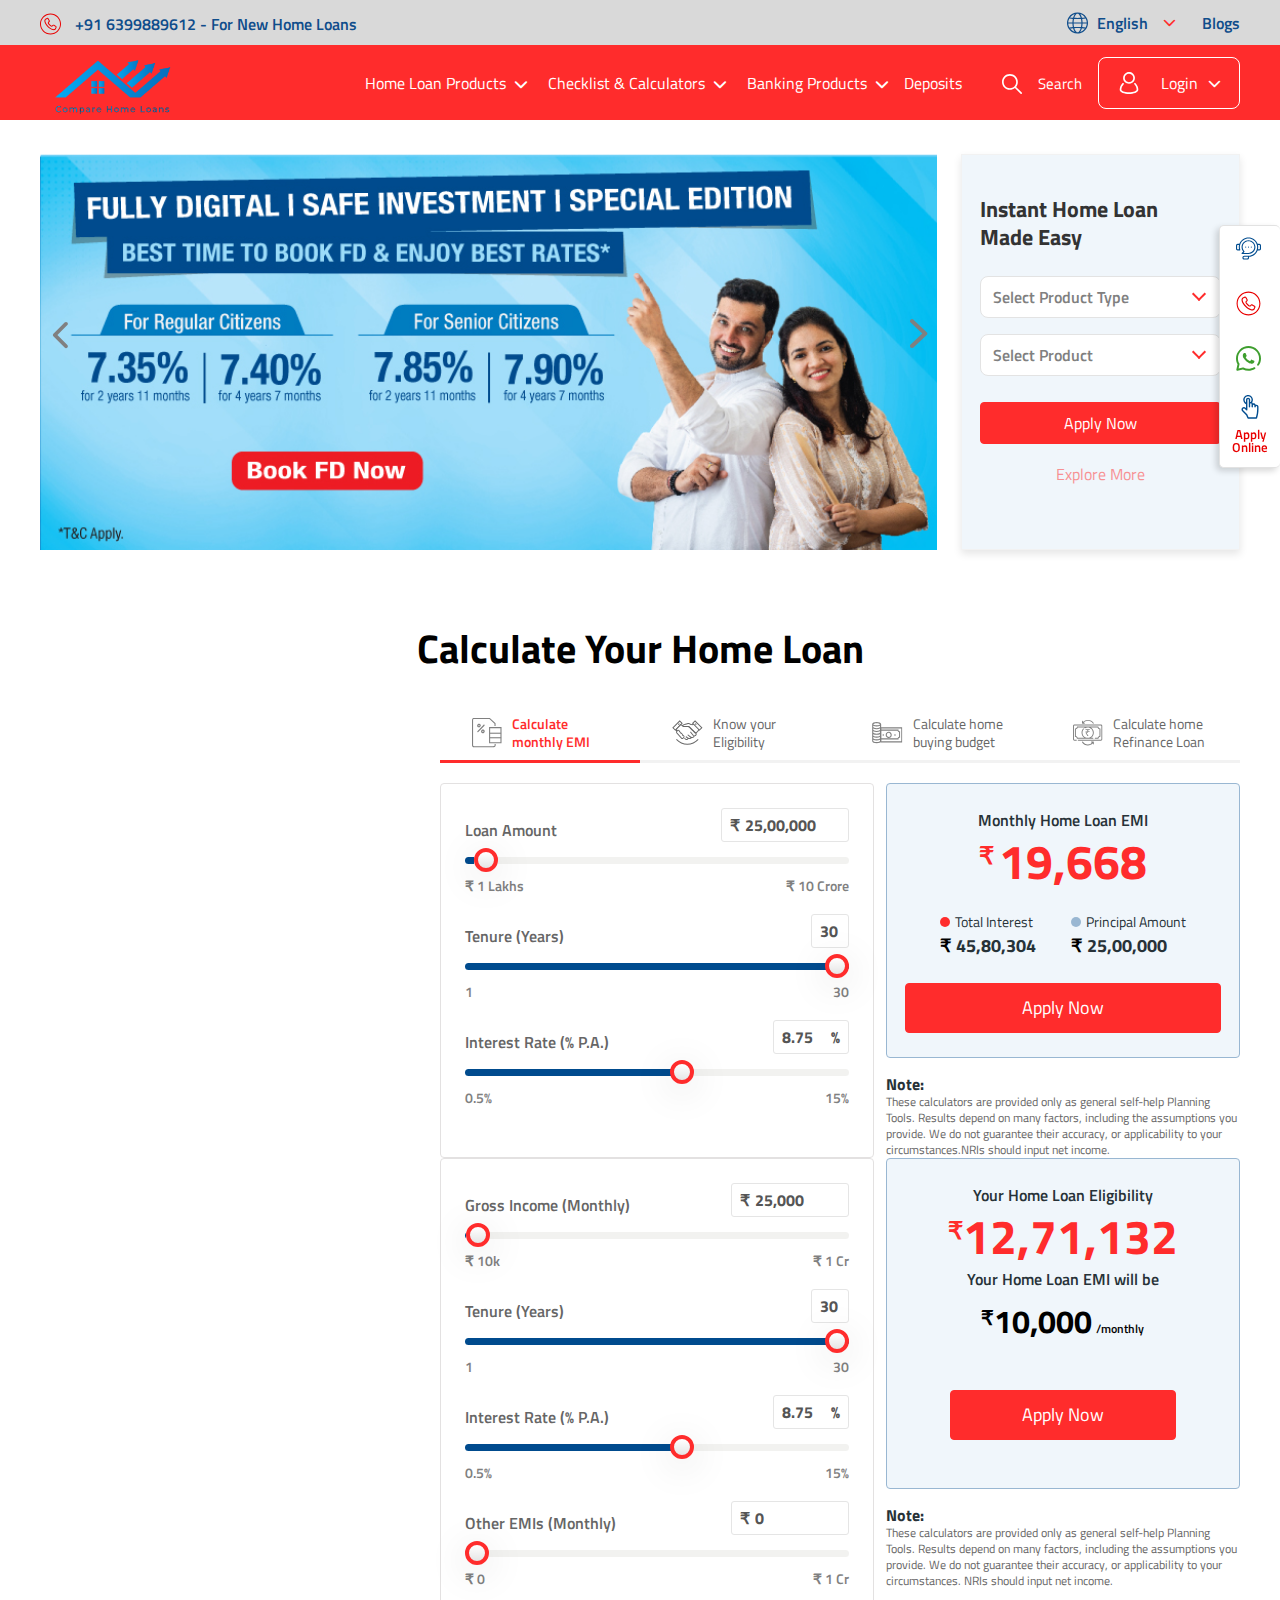
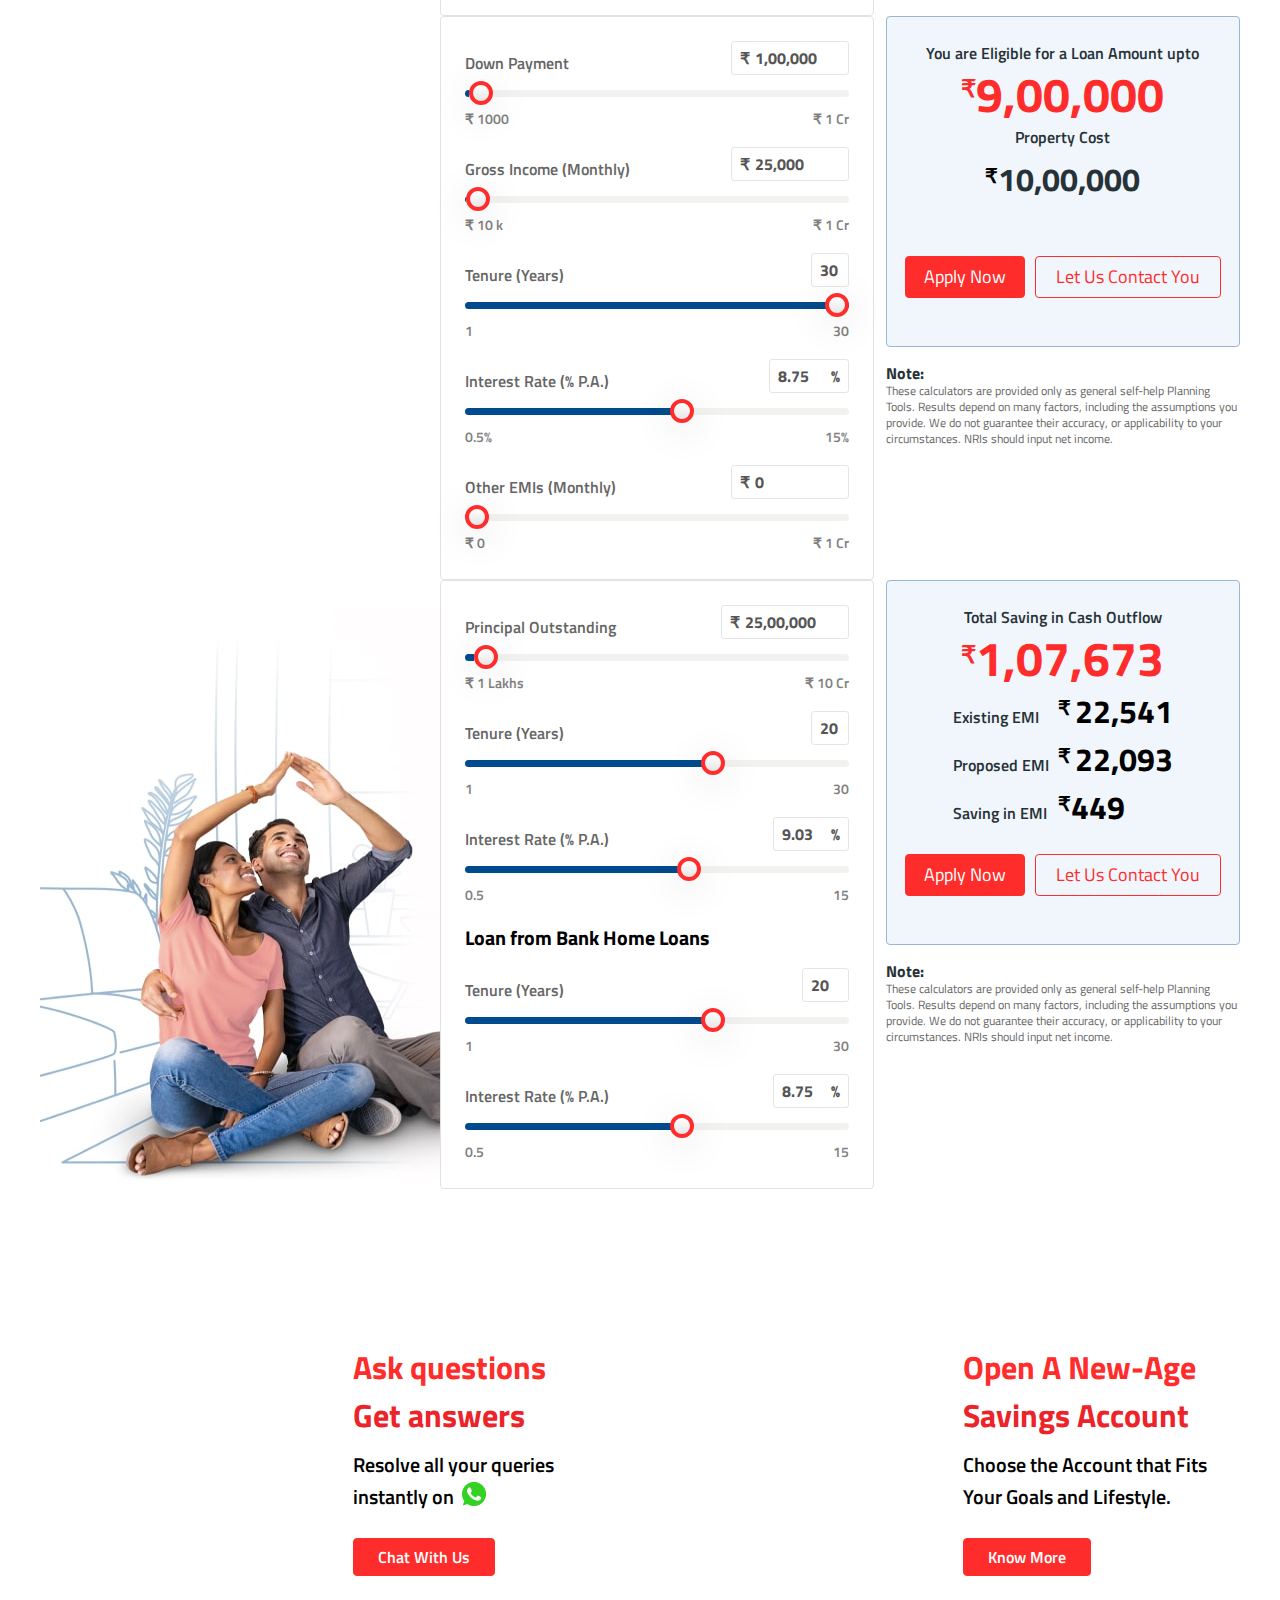
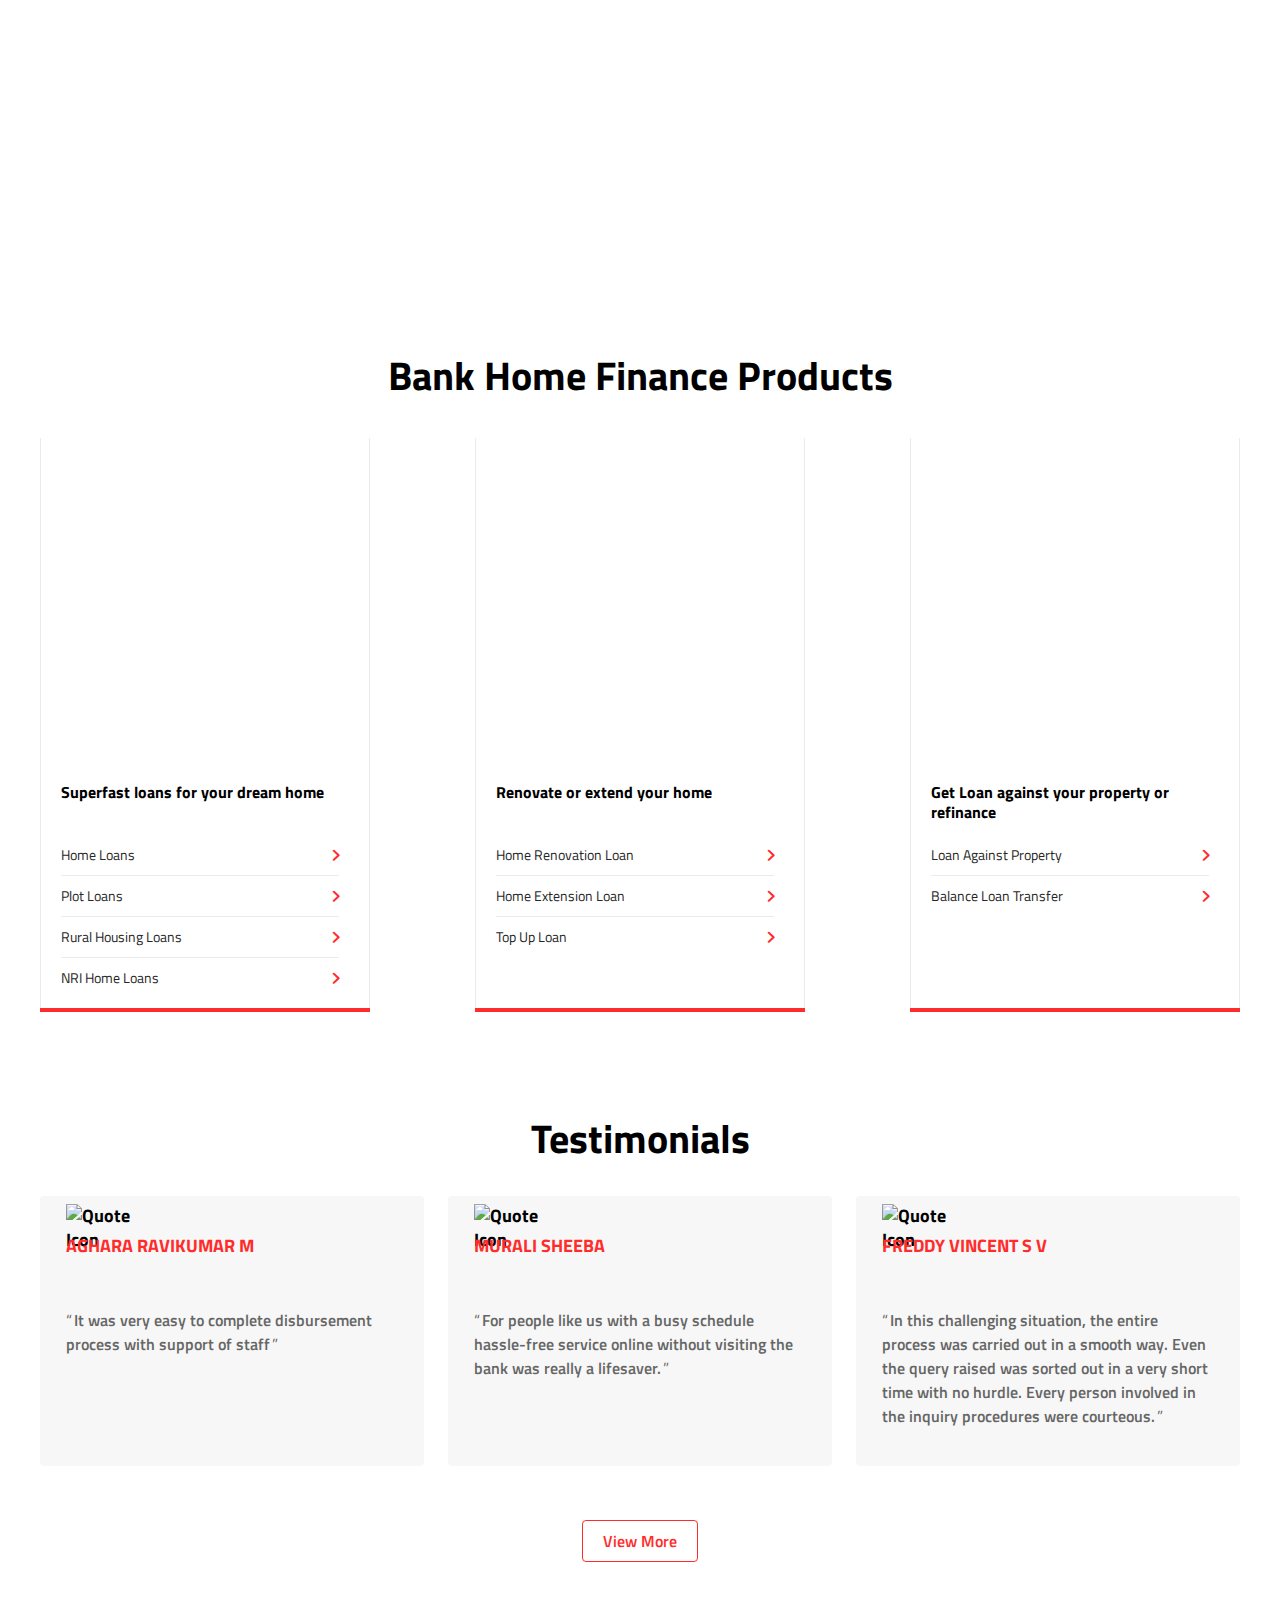
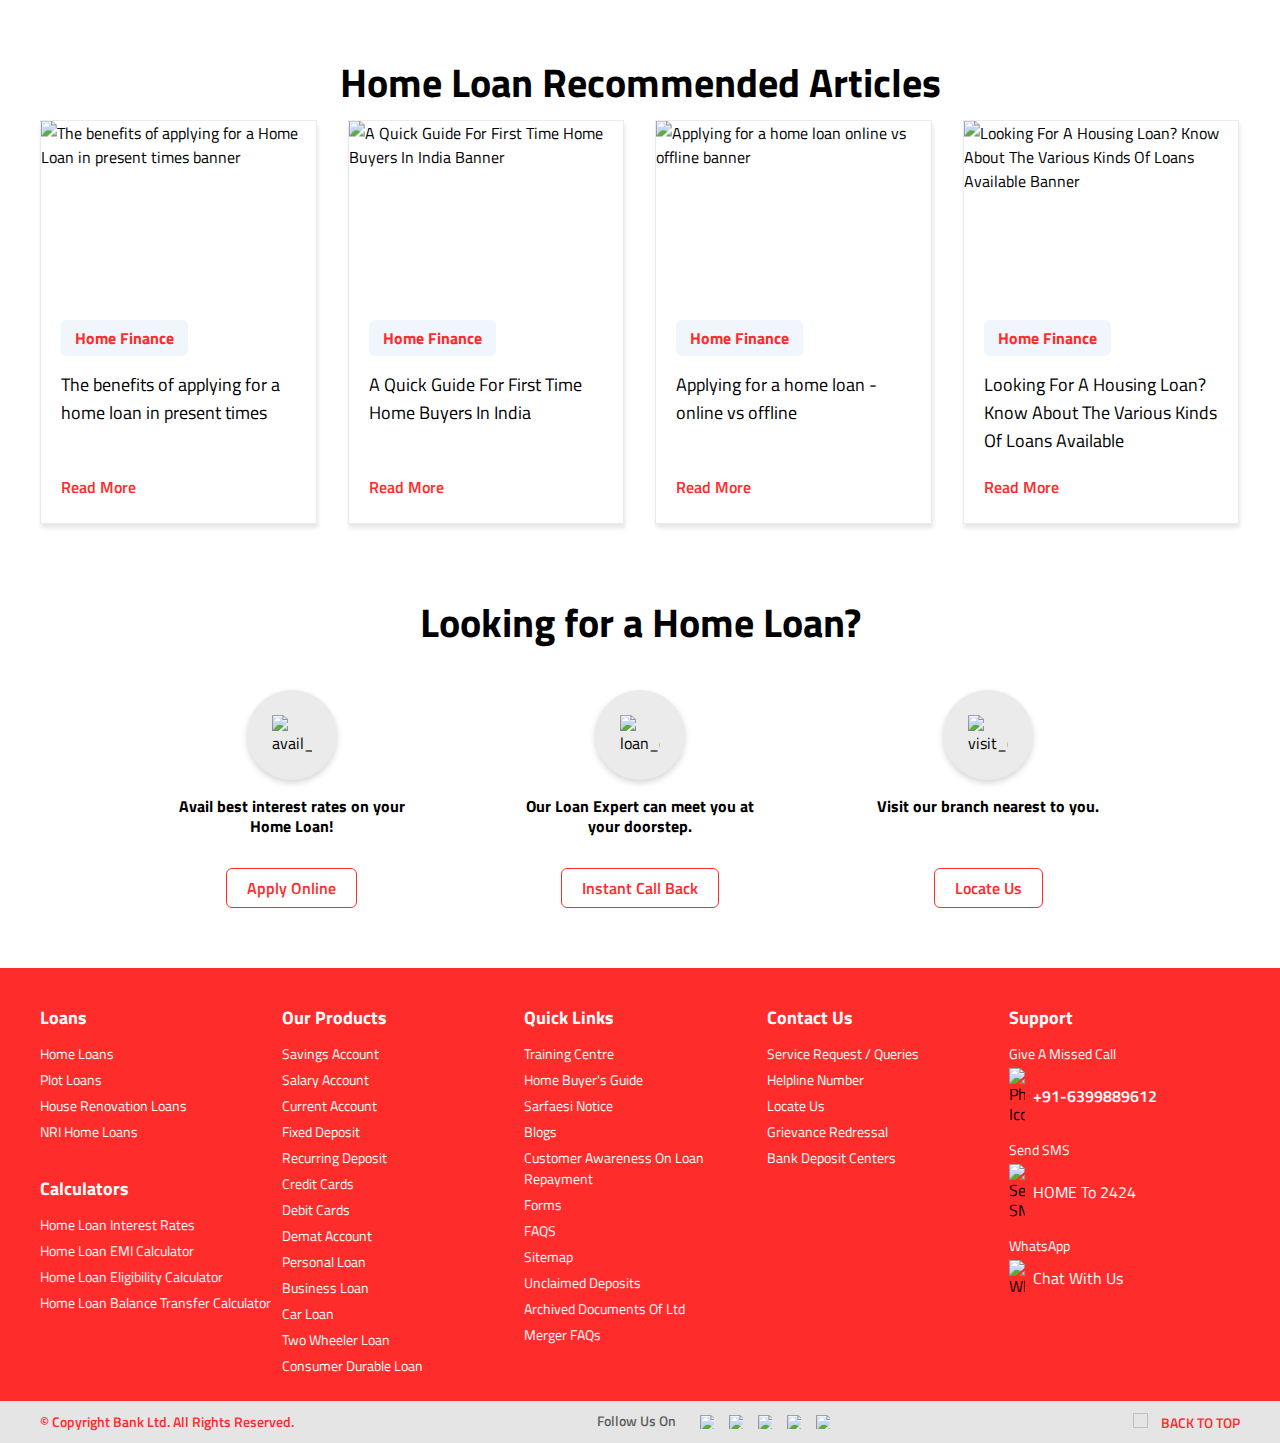
==== index.html @ 0609ed56 "Initial Commit" ====
<!DOCTYPE html><html lang="en"><head>
  <meta charset="UTF-8">
  <title>Housing Finance | Home Finance Company |</title>
  <link rel="apple-touch-icon" href="#">
  <link rel="icon" href="#" type="image/x-icon">
  <link rel="shortcut icon" href="#">
  <meta name="keywords" content="housing finance, housing finance companies, housing finance ltd.">
  <meta name="description" content=" leading housing finance company in India. We offer home loans, loans against property, plot loans, and more at affordable EMIs and interest rates.">
  <meta name="template" content="home-template">
  <meta name="viewport" content="width=device-width, initial-scale=1.0,maximum-scale=1.0">
  <link rel="canonical" href="#">
  <link rel="amphtml" href="#">
  <script src="js/launch-5101d2094e16.min.js" async=""></script>
  <script> window._izq = window._izq || []; window._izq.push(["init" ]); </script>
  <script src="js/11212a076a9bffdc30d9fad44a7ba74b4c6259ff.js"></script>
  <link rel="alternate" href="#" hreflang="en-in">
  <link rel="alternate" href="#" hreflang="hi-in">
  <link rel="alternate" href="#" hreflang="mr-in">
  <link rel="alternate" href="#" hreflang="te-in">
  <link rel="alternate" href="#" hreflang="ta-in">
  <link rel="alternate" href="#" hreflang="kn-in">
  <link rel="alternate" href="#" hreflang="ml-in">
  <meta property="og:site_name" content="House Loan">
  <meta property="og:title" content="Home Loans | Housing Finance Company in India |">
  <meta property="og:description" content=" India’s leading housing finance companies.  Bank Ltd. offers a wide range of loan products such as Home Loans for new and resale properties, Home Improvement/Extension Loans, Loan Against Property Balance Transfer, etc. at attractive interest rates. Apply Online for  Bank Ltd. Home Loans now!">
  <!-- <meta property="fb:app_id" content="10153946678490951"> -->
  <!-- <meta name="google-site-verification" content="kECkZVJ7MVTuf_YX3WNI4KI9Me9z8wtLsaKQ_aO-RBI"> -->
  <!-- <meta name="google-signin-client_id" content="3895380822-gme8n1mlio6cgd2d7mhf9a75gohtfb0j.apps.googleusercontent.com">
  <meta name="facebook-domain-verification" content="7ye951h1msxx87qwutm3huxjqrdcri"> -->
  <!-- <script type="application/ld+json">
    {
        "@context": "https://schema.org",
        "@type": "Organization",
        "name": " Bank Ltd",
        "alternateName": " Bank Home Loan",
        "url": "https://www.hdfc.com/",
        "logo": "https://www.hdfc.com/content/experience-fragments/housingdevelopmentfinancecorp/en/header/header/master/_jcr_content/root/header/bottom-navbar/container/image.coreimg.svg/1688039699609/hdfc-bank-logo.svg",
        "description": " Bank Ltd. is one of India's leading housing finance companies.  Bank Ltd. offers a wide range of loan products such as Home Loans for new and resale properties, Home Improvement/Extension Loans, Loan Against Property Balance Transfer, etc.",
        "contactPoint": {
            "@type": "ContactPoint",
            "telephone": "1800 210 0018",
            "contactType": "customer service",
            "contactOption": "TollFree",
            "areaServed": "IN",
            "availableLanguage": "en"
        },
        "sameAs": [
            "https://www.facebook.com/HomeLoanExperts",
            "https://twitter.com/HomeLoansBy",
            "https://www.instagram.com/hdfchomeloans/",
            "https://www.youtube.com/user/hdfcltd",
            "https://www.linkedin.com/company/hdfc?trk=top_nav_home",
            "https://en.wikipedia.org/wiki/Housing_Development_Finance_Corporation"
        ]
    }
</script>
  <script type="application/ld+json">
    {
        "@context": "http://schema.org",
        "@type": "ItemList",
        "itemListElement": [
            {
                "@type": "SiteNavigationElement",
                "position": 1,
                "name": "Home Loan",
                "description": "Apply for  Bank Ltd. home loan online at attractive interest rates with simplified EMI repayment option. Apply for a housing loan with us and make your dream home a reality.",
                "url": "https://www.hdfc.com/housing-loans/home-loans"
            },
            {
                "@type": "SiteNavigationElement",
                "position": 2,
                "name": "Plot Loan",
                "description": "With  Bank Ltd.'s plot loan, acquire the land to turn your dream home into reality. Avail plot loans at low interest rates and customised repayment options.",
                "url": "https://www.hdfc.com/housing-loans/plot-loans"
            },
            {
                "@type": "SiteNavigationElement",
                "position": 3,
                "name": "Home Loan Calculator",
                "description": "Home Loan Calculator- Our easy to understand Home Loan EMI Calculator helps you calculate the EMI required to pay for your dream home. To use  Bank Ltd. EMI calculator, Visit Now",
                "url": "https://www.hdfc.com/home-loan-emi-calculator"
            },
            {
                "@type": "SiteNavigationElement",
                "position": 4,
                "name": "Home Loan Interest Rate",
                "description": "Home Loan Interest Rates:  Bank Ltd.'s housing loans are quickly available at lowest interest rate in India. Apply now for a home loan with  Bank Ltd.’s on low interest rate!",
                "url": "https://www.hdfc.com/checklist/home-loan-interest-rates"
            },
            {
                "@type": "SiteNavigationElement",
                "position": 5,
                "name": "Home Loan Balance Transfer",
                "description": "Switch to  Bank for lower housing loan balance transfer rates, a seamless process, and exclusive offers. Make your move today. Apply online now!",
                "url": "https://www.hdfc.com/home-loan-balance-transfer"
            },
            {
                "@type": "SiteNavigationElement",
                "position": 6,
                "name": "Home Renovation Loans",
                "description": "Home Renovation Loan: Check out and Apply for  Bank's house renovation loan online. Get the lowest loan rates, check eligibility, and transform your home with our home improvement loans.",
                "url": "https://www.hdfc.com/housing-loans/home-renovation-loans"
            }
        ]
    }
</script>
  <script type="application/ld+json">
    {
        "@context": "https://schema.org/",
        "@type": "WebSite",
        "name": " Bank Home Loans",
        "url": "https://www.hdfc.com",
        "potentialAction": {
            "@type": "SearchAction",
            "target": "https://www.hdfc.com/search{search_term_string}",
            "query-input": "required name=search_term_string"
        }
    }
</script> -->
  <!-- <script>
  var blogDetailsObj = {
    "path": "#",
    "orderBy": "",
    "featured": "Y",
    "related": "",
    "count": "4",
  }

  var itemOneFlag = "true";
  var itemTwoFlag = "true";
  var itemThreeText = "stec7ba61eea473ccfcbfa29f50471830a83c80d86208ce07f7ebe330dbd117375";

</script> -->
  <!-- <link as="font" crossorigin="" href="#" rel="preload" type="font/woff2">
  <link as="font" crossorigin="" href="#" rel="preload" type="font/woff2">
  <link as="font" crossorigin="" href="#" rel="preload" type="font/woff2">
  <link as="font" crossorigin="" href="#" rel="preload" type="font/woff2">
  <link as="font" crossorigin="" href="#" rel="preload" type="font/woff2">
  <link as="font" crossorigin="" href="#" rel="preload" type="font/woff2"> -->
  <style>
	@font-face {
		font-family: "Titillium Web";
		font-weight: 700;
		font-style: normal;
		font-display: swap;
		src: url("fonts/TitilliumWeb-Bold.woff2") format("woff2");
	}

	@font-face {
		font-family: "Titillium Web";
		font-weight: 600;
		font-style: normal;
		font-display: swap;
		src: url("fonts/TitilliumWeb-SemiBold.woff2") format("woff2");
	}

	@font-face {
		font-family: "Titillium Web";
		font-weight: 400;
		font-style: normal;
		font-display: swap;
		src: url("fonts/TitilliumWeb-Regular.woff2") format("woff2");
	}

	@font-face {
		font-family: "Titillium Web";
		font-weight: 300;
		font-style: normal;
		font-display: swap;
		src: url("fonts/TitilliumWeb-Light.woff2") format("woff2");
	}

	@font-face {
		font-family: 'Font Awesome 6 Free';
		src: url('fonts/fa-solid-900.woff2') format('woff2');
		font-weight: 900;
		font-display: swap;
	}

	@font-face {
		font-family: "icomoon";
		src: url("fonts/icomoon.ttf");
		font-weight: normal;
		font-display: swap;
		font-style: normal;
	}

	@font-face {
		font-family: "Glyphicons Halflings";
		src: url("fonts/glyphicons-halflings-regular.woff2");
		font-weight: 400;
		font-display: swap;
		font-style: normal;

	}

	@font-face {
		font-family: "FontAwesome";
		src: url("fonts/fontawesome-webfont.woff2");
		font-weight: 400;
		font-display: swap;
		font-style: normal;
	}

	@font-face {
		font-family: 'Montserrat';
		font-style: normal;
		font-weight: 700;
		font-display: swap;
		src: url('fonts/montserrat-bold.woff2') format('woff2');
	}
</style>
  <script>

	var locationHash = location.hash

	function replaceHash(href) {
		var newLocation = href.replace('#', '/')
		location.href = newLocation
	}

	var locationArr = location.href.split('/')
	var lastItem = locationArr[locationArr.length - 1]
	var locationHref = location.href

	if (lastItem == 'investor-relations') {
		location.href = locationHref.replace('investor-relations', 'investor-relations/financials')
	} else if (lastItem == 'investor-services') {
		location.href = locationHref.replace('investor-services', 'investor-services/grievances')
	} else if (lastItem == 'nri-locations') {
		location.href = locationHref.replace('nri-locations', 'nri-locations/middle-east')
	} else if (lastItem == 'about-us') {
		location.href = locationHref.replace('about-us', 'about-us/our-profile')
	}

	if (locationHash) {
		switch (locationHash) {
			case '#singapore':
				replaceHash(location.href)
				break;
			case '#middle-east':
				replaceHash(location.href)
				break;
			case '#united-kingdom':
				replaceHash(location.href)
				break;
			case '#other-locations':
				replaceHash(location.href)
				break;
			case '#financials':
				replaceHash(location.href)
				break;
			case '#investor-presentations':
				replaceHash(location.href)
				break;
			case '#annual-reports':
				replaceHash(location.href)
				break;
			case '#environmental-social-and-governance':
				replaceHash(location.href)
				break;
			case '#stock-information':
				replaceHash(location.href)
				break;
			case '#media-interactions':
				replaceHash(location.href)
				break;
			case '#contact-us':
				replaceHash(location.href)
				break;
			case '#grievances':
				replaceHash(location.href)
				break;
			case '#codes-policies':
				replaceHash(location.href)
				break;
			case '#board-committees':
				replaceHash(location.href)
				break;
			case '#listing':
				replaceHash(location.href)
				break;
			case '#disclosures':
				replaceHash(location.href)
				break;
			case '#debentures':
				replaceHash(location.href)
				break;
			case '#qualfied-institutions-placement':
				replaceHash(location.href)
				break;
			case '#dividend':
				replaceHash(location.href)
				break;
			case '#credit-ratings':
				replaceHash(location.href)
				break;
			case '#shareholders-info':
				replaceHash(location.href)
				break;
		}
	}

</script>
<link rel="stylesheet" href="css/clientlib-slick.min.css" type="text/css">
<link rel="stylesheet" href="css/clientlib-common.min.css" type="text/css">
<link rel="stylesheet" href="css/clientlib-base-common.min.css" type="text/css">
<link rel="stylesheet" href="css/clientlib-homepage.min.css" type="text/css">
 </head>
 <body class="hl-master-structure page basicpage" id="hl-master-structure-78e4272871" data-cmp-data-layer-enabled="">
  <!-- <script>
          window.adobeDataLayer = window.adobeDataLayer || [];
          adobeDataLayer.push({
              page: JSON.parse("{\x22hl\u002Dmaster\u002Dstructure\u002D78e4272871\x22:{\x22@type\x22:\x22housingdevelopmentfinancecorp\/components\/structure\/hl\u002Dmaster\u002Dstructure\x22,\x22repo:modifyDate\x22:\x222024\u002D08\u002D01T14:26:42Z\x22,\x22dc:title\x22:\x22Housing Finance | Home Finance Company |  Bank Ltd\x22,\x22dc:description\x22:\x22 Bank Ltd is a leading housing finance company in India. We offer home loans, loans against property, plot loans, and more at affordable EMIs and interest rates.\x22,\x22xdm:template\x22:\x22\/conf\/housingdevelopmentfinancecorp\/settings\/wcm\/templates\/home\u002Dtemplate\x22,\x22xdm:language\x22:\x22en\x22,\x22xdm:tags\x22:[],\x22repo:path\x22:\x22\/content\/housingdevelopmentfinancecorp\/in\/en.html\x22}}"),
              event:'cmp:show',
              eventInfo: {
                  path: 'page.hl\u002Dmaster\u002Dstructure\u002D78e4272871'
              }
          });
        </script> -->
         <input type="hidden" id="page-name" value="Home"> <input type="hidden" id="page-category" value="Home"> <input type="hidden" id="page-subcategory" value="Home"> <input type="hidden" id="lang-enabled" value="true">
  <div class="root responsivegrid">
   <div class="aem-Grid aem-Grid--12 aem-Grid--default--12 ">
    <div class="experiencefragment aem-GridColumn aem-GridColumn--default--12">
     <div id="container-0e783fa417" class="cmp-container ">
      <div class="header">
       <div class="header-backdrop backdrop-hidden"></div>
       <header class="navbar-sticky-top">
        <nav class="navbar-section">
         <div class="secondary-navbar">
          <div class="boxContainer">
           <div class="secondary-navbar-wrap">
            <div id="container-4ad14eaf06" class="cmp-container ">
             <div class="container responsivegrid">
              <div id="container-ba704ffa0a" class="cmp-container ">
               <div class="image-text image-text-flex call-us-text blink-style">
                <div class="cmp-image-text"><a title="+91 6399889612 - For New Home Loans"> <img class="lozad cmp-image__image_text" width="25" height="25" data-src="images/circle-call-red.svg" alt="Phone Icon"> <span><b>+91 6399889612 - For New Home Loans</b></span> </a>
                </div>
               </div>
              </div>
             </div>
             <div class="container responsivegrid header-flex">
              <div id="container-f4a29cd2dc" class="cmp-container ">
               <div class="options region-select" >
                <fieldset class="cmp-form-options cmp-form-options--drop-down" ><label class="cmp-form-options__label" for="langSelect">Language Select</label> <select class="cmp-form-options__field cmp-form-options__field--drop-down" name="language select" id="langSelect" > <option value="/"> English </option> <option value="/hindi/"> हिंदी </option> <option value="/marathi/"> मरा�&nbsp;ी </option> <option value="/telugu/"> తెలుగు </option> <option value="/tamil/"> தமிழ் </option> <option value="/kannada/"> ಕನ್ನಡ </option> <option value="/malayalam/"> മലയാളം </option> </select>
                </fieldset>
               </div>
               <div class="secondary-menu">
                <ul class="secondary-menu-list">
                 <li class="secondary-menu-item"><a href="#" target="_blank">Blogs</a></li>
                </ul>
               </div>
              </div>
             </div>
            </div>
           </div>
          </div>
         </div>
         <div class="primary-navbar " style="background-color: #ff2c2c;">
          <div class="boxContainer">
           <div class="primary-navbar-wrap">
            <div id="container-fc45f820b5" class="cmp-container ">
             <div class="container responsivegrid header-flex">
              <div id="container-9394dd1a44" class="cmp-container ">
               <div class="image-text mn-hamburger-btn">
                <div class="cmp-image-text"><a> <img class="no-lazyload cmp-image__image_text" width="25" height="25" data-src="images/hamburger.svg" alt="hamburger-btn" src="images/hamburger.svg"> <span></span> </a>
                </div>
               </div>
               <div class="image-text header-logo">
                <div class="cmp-image-text"><a href="#"> <img class="no-lazyload cmp-image__image_text" width="25" height="25" data-src="images/campare-logo.png" src="images/campare-logo.png"> <span></span> </a>
                </div>
               </div>
              </div>
             </div>
             <div class="container responsivegrid header-flex">
              <div id="container-3adaf9dee3" class="cmp-container ">
               <div class="primary-menu">
                <div class="primary-menu">
                 <ul class="primary-menu-list">
                  <li><a title="Home Loan Products" href="#" class="primary-menu-link dd" id="lp-hover">Home Loan Products</a>
                   <div class="hover-wrap hidden" id="lp-hover-panel">
                    <div class="boxContainer">
                     <div class="adjust-wrap">
                      <div class="list-cf-wrap grid-layout-col-three" style="width: 75%;">
                       <ul class="hover-nav-list frag-order-1 nav-border-bottom">
                        <li class="hover-nav-item"><a class="hover-nav-link" href="#" title="Housing Loans"> <img data-src="images/housing-loans.svg" width="25" height="25" alt="Info Icon" class="hover-nav-icon lozad"> <span>Housing Loans</span> </a>
                         <ul class="hover-nav-sub-list">
                          <li class="hover-sub-item"><a href="home-loan/homeLoanMain/housing-loans/home-loans/home-loan.html" title="Home Loans">Home Loans</a></li>
                          <li class="hover-sub-item"><a href="#" title="Plot Loans">Plot Loans</a></li>
                          <li class="hover-sub-item"><a title="Rural Housing Loans" href="#">Rural Housing Loans</a></li>
                         </ul></li>
                       </ul>
                       <ul class="hover-nav-list frag-order-4 ">
                        <li class="hover-nav-item"><a class="hover-nav-link" title="Other  Home Loan Products"> <img data-src="images/other-home-loan-products.svg" width="25" height="25" alt="Info Icon" class="hover-nav-icon lozad"> <span>Other Home Loan Products</span> </a>
                         <ul class="hover-nav-sub-list">
                          <li class="hover-sub-item"><a title="House Renovation Loans" href="#">House Renovation Loans</a></li>
                          <li class="hover-sub-item"><a title="Home Extension Loans" href="#">Home Extension Loans</a></li>
                          <li class="hover-sub-item"><a title="Top Up Loans" href="#">Top Up Loans</a></li>
                         </ul></li>
                       </ul>
                       <ul class="hover-nav-list frag-order-2 nav-border-bottom">
                        <li class="hover-nav-item"><a class="hover-nav-link" href="#" title="Non Housing Loans"> <img data-src="images/non-housing-loans.svg" width="25" height="25" alt="Info Icon" class="hover-nav-icon lozad"> <span>Non Housing Loans</span> </a>
                         <ul class="hover-nav-sub-list">
                          <li class="hover-sub-item"><a title="Loan Against Property" href="#" target="_blank">Loan Against Property</a></li>
                         </ul></li>
                       </ul>
                       <ul class="hover-nav-list frag-order-6 ">
                        <li class="hover-nav-item"><a class="hover-nav-link" title="Refinance"> <img data-src="images/refinance.svg" width="25" height="25" alt="Info Icon" class="hover-nav-icon lozad"> <span>Refinance</span> </a>
                         <ul class="hover-nav-sub-list">
                          <li class="hover-sub-item"><a href="#" title="Home Loan Balance Transfer">Home Loan Balance Transfer</a></li>
                         </ul></li>
                       </ul>
                       <ul class="hover-nav-list frag-order-3 nav-border-bottom">
                        <li class="hover-nav-item"><a class="hover-nav-link" href="#" title="NRI Housing Loans"> <img data-src="images/nri-housing-loans.svg" width="25" height="25" alt="Info icon" class="hover-nav-icon lozad"> <span>NRI Housing Loans</span> </a>
                         <ul class="hover-nav-sub-list">
                          <li class="hover-sub-item"><a title="United Kingdom" href="#">United Kingdom</a></li>
                          <li class="hover-sub-item"><a title="Other Locations" href="#">Other Locations</a></li>
                         </ul></li>
                       </ul>
                      </div>
                      <div class="teaser-cf-wrap">
                       <div class="nav-teaser-wrap">
                        <div class="teaser-img-wrap"><img data-src="images/product-header-image.jpg" width="268" height="268" alt="Home Loan Product Image">
                        </div>
                        <div class="teaser-content-wrap">
                         <p>A home that you can <b>call your own.</b> <a href="#" target="_blank" title="Know More">Know More</a></p>
                        </div>
                       </div>
                      </div>
                     </div>
                    </div>
                   </div></li>
                  <li><a title="Checklist &amp; Calculators" href="#" class="primary-menu-link dd" id="cc-hover">Checklist &amp; Calculators</a>
                   <div class="hover-wrap hidden" id="cc-hover-panel">
                    <div class="boxContainer">
                     <div class="adjust-wrap">
                      <div class="list-cf-wrap grid-layout-col-two" style="width: 55%;">
                       <ul class="hover-nav-list frag-order- ">
                        <li class="hover-nav-item"><a class="hover-nav-link" title="Checklist"> <img data-src="images/checklist.svg" width="25" height="25" alt="Checklist Icon" class="hover-nav-icon lozad"> <span>Checklist</span> </a>
                         <ul class="hover-nav-sub-list">
                          <li class="hover-sub-item"><a href="#" title="Interest Rates">Interest Rates</a></li>
                          <li class="hover-sub-item"><a href="#" title="Documents &amp; Charges">Documents &amp; Charges</a></li>
                          <li class="hover-sub-item"><a href="#" title="Download Forms">Download Forms</a></li>
                          <li class="hover-sub-item"><a href="#" title="FAQs">FAQs</a></li>
                          <li class="hover-sub-item"><a href="#" title="Home Buyers Guide">Home Buyers Guide</a></li>
                         </ul></li>
                       </ul>
                       <ul class="hover-nav-list frag-order- ">
                        <li class="hover-nav-item"><a class="hover-nav-link" title="Calculators"> <img data-src="images/calculators.svg" width="25" height="25" alt="Calculator Icon" class="hover-nav-icon lozad"> <span>Calculators</span> </a>
                         <ul class="hover-nav-sub-list">
                          <li class="hover-sub-item"><a href="#" title="Home Loan EMI Calculator">Home Loan EMI Calculator</a></li>
                          <li class="hover-sub-item"><a href="#" title="Home Loan Eligibility Calculator">Home Loan Eligibility Calculator</a></li>
                          <li class="hover-sub-item"><a href="#" title="Check Affordability">Check Affordability</a></li>
                          <li class="hover-sub-item"><a href="#" title="Home Loan Balance Transfer Calculator">Home Loan Balance Transfer Calculator</a></li>
                         </ul></li>
                       </ul>
                      </div>
                      <div class="teaser-cf-wrap">
                       <div class="nav-teaser-wrap">
                        <div class="teaser-img-wrap"><img data-src="images/calculator-header-banner.jpg" width="505" height="505" alt="Banking Teaser">
                        </div>
                        <div class="teaser-content-wrap">
                         <p>Easy to Calculate. <b>Easy to Decide</b> <a href="#" target="_blank" title="Calculate Now">Calculate Now</a></p>
                        </div>
                       </div>
                      </div>
                     </div>
                    </div>
                   </div></li>
                  <li><a title="Banking Products" href="#" class="primary-menu-link dd" id="bp-hover">Banking Products</a>
                   <div class="hover-wrap hidden" id="bp-hover-panel">
                    <div class="boxContainer">
                     <div class="adjust-wrap">
                      <div class="list-cf-wrap grid-layout-col-three" style="width: 73%;">
                       <ul class="hover-nav-list frag-order- ">
                        <li class="hover-nav-item"><a class="hover-nav-link" title="Pay"> <img data-src="images/pay.svg" width="25" height="25" alt="Pay Icon" class="hover-nav-icon lozad"> <span>Pay</span> </a>
                         <ul class="hover-nav-sub-list">
                          <li class="hover-sub-item"><a title="Credit Cards" href="#" target="_blank">Credit Cards</a></li>
                          <li class="hover-sub-item"><a title="Commercial Credit Cards" href="#" target="_blank">Commercial Credit Cards</a></li>
                          <li class="hover-sub-item"><a title="Payment Solutions" href="#" target="_blank">Payment Solutions</a></li>
                          <li class="hover-sub-item"><a href="#" target="_blank" title="PayZapp">PayZapp</a></li>
                          <li class="hover-sub-item"><a href="#" target="_blank" title="FasTag">FasTag</a></li>
                          <li class="hover-sub-item"><a href="#" target="_blank" title="Money Transfer">Money Transfer</a></li>
                          <li class="hover-sub-item"><a title="Loan on Credit Card" href="#" target="_blank">Loan on Credit Card</a></li>
                         </ul></li>
                       </ul>
                       <ul class="hover-nav-list frag-order- ">
                        <li class="hover-nav-item"><a class="hover-nav-link" title="Save"> <img data-src="images/save.svg" width="25" height="25" alt="Save Icon" class="hover-nav-icon lozad"> <span>Save</span> </a>
                         <ul class="hover-nav-sub-list">
                          <li class="hover-sub-item"><a title="Savings Account" href="#" target="_blank">Savings Account</a></li>
                          <li class="hover-sub-item"><a href="#" target="_blank" title="Salary Account">Salary Account</a></li>
                          <li class="hover-sub-item"><a href="#" target="_blank" title="Current Account">Current Account</a></li>
                          <li class="hover-sub-item"><a href="#" target="_blank" title="Fixed Deposits">Fixed Deposits</a></li>
                          <li class="hover-sub-item"><a href="#" target="_blank" title="Recurring Deposits">Recurring Deposits</a></li>
                          <li class="hover-sub-item"><a href="#" target="_blank" title="Safe Deposit Locker">Safe Deposit Locker</a></li>
                          <li class="hover-sub-item"><a href="#" target="_blank" title="High Networth Banking">High Networth Banking</a></li>
                         </ul></li>
                       </ul>
                       <ul class="hover-nav-list frag-order- ">
                        <li class="hover-nav-item"><a class="hover-nav-link" title="Borrow"> <img data-src="images/borrow.svg" width="25" height="25" alt="Borrow Icon" class="hover-nav-icon lozad"> <span>Borrow</span> </a>
                         <ul class="hover-nav-sub-list">
                          <li class="hover-sub-item"><a href="#" target="_blank" title="Personal Loan">Personal Loan</a></li>
                          <li class="hover-sub-item"><a href="#" target="_blank" title="Business Loan">Business Loan</a></li>
                          <li class="hover-sub-item"><a href="#" target="_blank" title="Car Loan">Car Loan</a></li>
                          <li class="hover-sub-item"><a href="#" target="_blank" title="Two-Wheeler Loan">Two-Wheeler Loan</a></li>
                          <li class="hover-sub-item"><a href="#" target="_blank" title="EV Car Loan">EV Car Loan</a></li>
                          <li class="hover-sub-item"><a href="#" target="_blank" title="Tractor Loan">Tractor Loan</a></li>
                          <li class="hover-sub-item"><a href="#" target="_blank" title="Gold Loan">Gold Loan</a></li>
                         </ul></li>
                       </ul>
                      </div>
                      <div class="teaser-cf-wrap">
                       <div class="nav-teaser-wrap">
                        <div class="teaser-img-wrap"><img data-src="images/banking-header-image.jpg" width="287" height="287" alt="Checklist Banner">
                        </div>
                        <div class="teaser-content-wrap">
                         <p><b>Pay. Save. Borrow. </b>Banking At Your Fingertips <a href="#" target="_blank">Explore Now</a></p>
                        </div>
                       </div>
                      </div>
                     </div>
                    </div>
                   </div></li>
                  <li><a title="Deposits" href="#" class="primary-menu-link">Deposits</a></li>
                 </ul>
                </div>
                <div id="mn-menu">
                 <div class="mn-menu-wrap">
                  <ul class="mn-primary-menu">
                   <li class="mn-primary-menu-item dd"><a href="#" class="mn-primary-menu-link dd"> Home Loan Products </a>
                    <ul class="mn-sub-menu">
                     <li class="mn-back-btn"><a href="#">Home Loan Products</a></li>
                     <li class="mn-sub-menu-item"><a href="#" class="mn-sub-menu-link mn-heading">Housing Loans</a></li>
                     <li class="mn-sub-menu-item"><a href="#" title="Home Loans">Home Loans</a></li>
                     <li class="mn-sub-menu-item"><a href="#" title="Plot Loans">Plot Loans</a></li>
                     <li class="mn-sub-menu-item"><a title="Rural Housing Loans" href="#">Rural Housing Loans</a></li>
                     <li class="mn-sub-menu-item"><a class="mn-sub-menu-link mn-heading">Other Home Loan Products</a></li>
                     <li class="mn-sub-menu-item"><a title="House Renovation Loans" href="#">House Renovation Loans</a></li>
                     <li class="mn-sub-menu-item"><a title="Home Extension Loans" href="#">Home Extension Loans</a></li>
                     <li class="mn-sub-menu-item"><a title="Top Up Loans" href="#">Top Up Loans</a></li>
                     <li class="mn-sub-menu-item"><a href="#" class="mn-sub-menu-link mn-heading">Non Housing Loans</a></li>
                     <li class="mn-sub-menu-item"><a title="Loan Against Property" href="#" target="_blank">Loan Against Property</a></li>
                     <li class="mn-sub-menu-item"><a class="mn-sub-menu-link mn-heading">Refinance</a></li>
                     <li class="mn-sub-menu-item"><a href="#" title="Home Loan Balance Transfer">Home Loan Balance Transfer</a></li>
                     <li class="mn-sub-menu-item"><a href="#" class="mn-sub-menu-link mn-heading">NRI Housing Loans</a></li>
                     <li class="mn-sub-menu-item"><a title="United Kingdom" href="#">United Kingdom</a></li>
                     <li class="mn-sub-menu-item"><a title="Other Locations" href="#">Other Locations</a></li>
                    </ul></li>
                   <li class="mn-primary-menu-item dd"><a href="#" class="mn-primary-menu-link dd"> Checklist &amp; Calculators </a>
                    <ul class="mn-sub-menu">
                     <li class="mn-back-btn"><a href="#">Checklist &amp; Calculators</a></li>
                     <li class="mn-sub-menu-item"><a class="mn-sub-menu-link mn-heading">Checklist</a></li>
                     <li class="mn-sub-menu-item"><a href="#" title="Interest Rates">Interest Rates</a></li>
                     <li class="mn-sub-menu-item"><a href="#" title="Documents &amp; Charges">Documents &amp; Charges</a></li>
                     <li class="mn-sub-menu-item"><a href="#" title="Download Forms">Download Forms</a></li>
                     <li class="mn-sub-menu-item"><a href="#" title="FAQs">FAQs</a></li>
                     <li class="mn-sub-menu-item"><a href="#" title="Home Buyers Guide">Home Buyers Guide</a></li>
                     <li class="mn-sub-menu-item"><a class="mn-sub-menu-link mn-heading">Calculators</a></li>
                     <li class="mn-sub-menu-item"><a href="#" title="Home Loan EMI Calculator">Home Loan EMI Calculator</a></li>
                     <li class="mn-sub-menu-item"><a href="#" title="Home Loan Eligibility Calculator">Home Loan Eligibility Calculator</a></li>
                     <li class="mn-sub-menu-item"><a href="#" title="Check Affordability">Check Affordability</a></li>
                     <li class="mn-sub-menu-item"><a href="#" title="Home Loan Balance Transfer Calculator">Home Loan Balance Transfer Calculator</a></li>
                    </ul></li>
                   <li class="mn-primary-menu-item dd"><a href="#" class="mn-primary-menu-link dd"> Banking Products </a>
                    <ul class="mn-sub-menu">
                     <li class="mn-back-btn"><a href="#">Banking Products</a></li>
                     <li class="mn-sub-menu-item"><a class="mn-sub-menu-link mn-heading">Pay</a></li>
                     <li class="mn-sub-menu-item"><a title="Credit Cards" href="#" target="_blank">Credit Cards</a></li>
                     <li class="mn-sub-menu-item"><a title="Commercial Credit Cards" href="#" target="_blank">Commercial Credit Cards</a></li>
                     <li class="mn-sub-menu-item"><a title="Payment Solutions" href="#" target="_blank">Payment Solutions</a></li>
                     <li class="mn-sub-menu-item"><a href="#" target="_blank" title="PayZapp">PayZapp</a></li>
                     <li class="mn-sub-menu-item"><a href="#" target="_blank" title="FasTag">FasTag</a></li>
                     <li class="mn-sub-menu-item"><a href="#" target="_blank" title="Money Transfer">Money Transfer</a></li>
                     <li class="mn-sub-menu-item"><a title="Loan on Credit Card" href="#" target="_blank">Loan on Credit Card</a></li>
                     <li class="mn-sub-menu-item"><a class="mn-sub-menu-link mn-heading">Save</a></li>
                     <li class="mn-sub-menu-item"><a title="Savings Account" href="#" target="_blank">Savings Account</a></li>
                     <li class="mn-sub-menu-item"><a href="#" target="_blank" title="Salary Account">Salary Account</a></li>
                     <li class="mn-sub-menu-item"><a href="#" target="_blank" title="Current Account">Current Account</a></li>
                     <li class="mn-sub-menu-item"><a href="#" target="_blank" title="Fixed Deposits">Fixed Deposits</a></li>
                     <li class="mn-sub-menu-item"><a href="#" target="_blank" title="Recurring Deposits">Recurring Deposits</a></li>
                     <li class="mn-sub-menu-item"><a href="#" target="_blank" title="Safe Deposit Locker">Safe Deposit Locker</a></li>
                     <li class="mn-sub-menu-item"><a href="#" target="_blank" title="High Networth Banking">High Networth Banking</a></li>
                     <li class="mn-sub-menu-item"><a class="mn-sub-menu-link mn-heading">Borrow</a></li>
                     <li class="mn-sub-menu-item"><a href="#" target="_blank" title="Personal Loan">Personal Loan</a></li>
                     <li class="mn-sub-menu-item"><a href="#" target="_blank" title="Business Loan">Business Loan</a></li>
                     <li class="mn-sub-menu-item"><a href="#" target="_blank" title="Car Loan">Car Loan</a></li>
                     <li class="mn-sub-menu-item"><a href="#" target="_blank" title="Two-Wheeler Loan">Two-Wheeler Loan</a></li>
                     <li class="mn-sub-menu-item"><a href="#" target="_blank" title="EV Car Loan">EV Car Loan</a></li>
                     <li class="mn-sub-menu-item"><a href="#" target="_blank" title="Tractor Loan">Tractor Loan</a></li>
                     <li class="mn-sub-menu-item"><a href="#" target="_blank" title="Gold Loan">Gold Loan</a></li>
                    </ul></li>
                   <li class="mn-primary-menu-item"><a href="#" class="mn-primary-menu-link"> Deposits </a></li>
                  </ul>
                  <div class="mn-ec-menu"><a href="#" role="link" aria-label="Login" class="mn-ec-menu-open"> Login </a>
                  </div>
                  <ul class="mn-secondary-menu">
                   <li class="mn-secondary-menu-item"><a href="#" target="_blank">Blogs</a></li>
                  </ul>
                  <div class="mn-main-footer">
                   <h6 class="mn-main-footer-heading">Support</h6>
                   <div class="mn enquiry-info-div">
                    <p>Give a missed call</p> <span> <a href="#"> <img class="lozad" data-src="missed-call" width="25" height="25" alt="Phone Icon"> <b>+91-6399889612</b></a> </span>
                   </div>
                   <div class="mn enquiry-info-div">
                    <p>Send SMS</p> <span> <a href="#"> <img class="lozad" data-src="#" width="25" height="25" alt="SMS Icon"> HOME LOAN at 2424</a> </span>
                   </div>
                  </div>
                 </div>
                </div>
               </div>
               <div class="image-text image-text-flex search-icon">
                <div class="cmp-image-text"><a href="#" title="Search"> <img class="lozad cmp-image__image_text" width="25" height="25" data-src="images/search.svg" alt="Search Icon"> <span>Search</span> </a>
                </div>
               </div>
               <div class="exist-custo-menu">
                <div class="exist-custo-menu-wrap">
                 <div><a href="#" role="link" aria-label="Login" class="exist-custo-menu-link" title="Login" id="ec-link">Login</a>
                 </div>
                 <div id="ec-menu">
                  <div class="ec-pop-up-div">
                   <div class="ec-menu-wrap">
                    <p class="ec-menu-heading" title="For Home Loans">For Home Loans</p>
                    <div class="ec-menu-btn-wrap"><a href="#" target="_blank" class="ec-menu-btn" title="Customer Login">Customer Login</a>
                    </div>
                    <div class="ec-sub-menu">
                     <div class="ec-menu-item">
                      <p><b>ACH E-mandate Registration With Debit Card And Net Banking (Selected Banks)</b></p>
                      <p><a href="#" target="_blank">Get Started</a></p>
                     </div>
                     <div class="ec-menu-item">
                      <p><b>Pay Online</b></p>
                      <p><a href="#" target="_blank">Pay Right Away</a></p>
                     </div>
                     <div class="ec-menu-item">
                      <p><b>Certificate Of Interest</b></p>
                      <p><a href="#" target="_blank">Submit Now</a></p>
                     </div>
                     <div class="ec-menu-item">
                      <p><b>Provisional Interest Statement</b></p>
                      <p><a href="#" target="_blank">Sign Up</a></p>
                     </div>
                     <div class="ec-menu-item">
                      <p><b>Reduce Your Interest Rate</b></p>
                      <p><a href="#" target="_blank">Know More</a></p>
                     </div>
                     <div class="ec-menu-item">
                      <p><b>Interest Rate/ Repayment Details (Variable Loans)</b></p>
                      <p><a href="#" target="_blank">Know More</a></p>
                     </div>
                    </div>
                    <p class="ec-menu-heading extra-heading"></p>
                   </div> <span class="ec-hr"></span>
                   <div class="ec-menu-wrap">
                    <p class="ec-menu-heading" title="For Deposits">For Deposits</p>
                    <div class="ec-menu-btn-wrap"><a href="#" target="_blank" class="ec-menu-btn" title="Depositor Login">Depositor Login</a>
                    </div>
                    <div class="ec-sub-menu">
                     <div class="ec-menu-item">
                      <p><b>Form 16A (TDS Certificate)</b></p>
                      <p><a href="#" target="_blank">Learn More</a></p>
                     </div>
                     <div class="ec-menu-item">
                      <p><b>Statement Of Account</b></p>
                      <p><a href="#" target="_blank">Find Out Now</a></p>
                     </div>
                     <div class="ec-menu-item">
                      <p><b>Form 15 G/H</b></p>
                      <p><a href="#" target="_blank">Learn More</a></p>
                     </div>
                     <div class="ec-menu-item">
                      <p><b>Unclaimed Deposit</b></p>
                      <p><a href="#" target="_blank">Know More</a></p>
                     </div>
                    </div>
                    <p class="ec-menu-heading extra-heading" title="For  Bank">For  Bank</p>
                    <div class="ec-menu-btn-wrap"><a href="#" target="_blank" class="ec-menu-btn" title="Login To NetBanking">Login To NetBanking</a>
                    </div>
                   </div>
                  </div>
                 </div>
                </div>
                <div class="mn ec-pop-up-div">
                 <div class="mn-ec-nav-wrap">
                  <p class="ec-menu-title">Login</p> <a class="mn close-ec-btn" href="#"> <img class="mn close-hamburger-icon lozad" width="25" height="25" data-src="images/close.svg" alt="Close Icon"> </a>
                 </div>
                 <div class="ec-menu-wrap">
                  <p class="ec-menu-heading" title="For Home Loans">For Home Loans</p>
                  <div class="ec-menu-btn-wrap"><a target="_blank" href="#" class="ec-menu-btn" title="Customer Login">Customer Login</a>
                  </div>
                  <div class="ec-sub-menu">
                   <div class="ec-menu-item">
                    <p><b>ACH E-mandate Registration With Debit Card And Net Banking (Selected Banks)</b></p>
                    <p><a href="#" target="_blank">Get Started</a></p>
                   </div>
                   <div class="ec-menu-item">
                    <p><b>Pay Online</b></p>
                    <p><a href="#" target="_blank">Pay Right Away</a></p>
                   </div>
                   <div class="ec-menu-item">
                    <p><b>Certificate Of Interest</b></p>
                    <p><a href="#" target="_blank">Submit Now</a></p>
                   </div>
                   <div class="ec-menu-item">
                    <p><b>Provisional Interest Statement</b></p>
                    <p><a href="#" target="_blank">Sign Up</a></p>
                   </div>
                   <div class="ec-menu-item">
                    <p><b>Reduce Your Interest Rate</b></p>
                    <p><a href="#" target="_blank">Know More</a></p>
                   </div>
                   <div class="ec-menu-item">
                    <p><b>Interest Rate/ Repayment Details (Variable Loans)</b></p>
                    <p><a href="#" target="_blank">Know More</a></p>
                   </div>
                  </div>
                  <p class="ec-menu-heading extra-heading"></p>
                 </div> <span class="ec-vr"></span>
                 <div class="ec-menu-wrap">
                  <p class="ec-menu-heading" title="For Deposits">For Deposits</p>
                  <div class="ec-menu-btn-wrap"><a target="_blank" href="#" class="ec-menu-btn" title="Depositor Login">Depositor Login</a>
                  </div>
                  <div class="ec-sub-menu">
                   <div class="ec-menu-item">
                    <p><b>Form 16A (TDS Certificate)</b></p>
                    <p><a href="#" target="_blank">Learn More</a></p>
                   </div>
                   <div class="ec-menu-item">
                    <p><b>Statement Of Account</b></p>
                    <p><a href="#" target="_blank">Find Out Now</a></p>
                   </div>
                   <div class="ec-menu-item">
                    <p><b>Form 15 G/H</b></p>
                    <p><a href="#" target="_blank">Learn More</a></p>
                   </div>
                   <div class="ec-menu-item">
                    <p><b>Unclaimed Deposit</b></p>
                    <p><a href="#" target="_blank">Know More</a></p>
                   </div>
                  </div>
                  <p class="ec-menu-heading extra-heading" title="For  Bank">For  Bank</p>
                  <div class="ec-menu-btn-wrap"><a href="#" target="_blank" class="ec-menu-btn" title="Login To NetBanking">Login To NetBanking</a>
                  </div>
                 </div>
                </div>
               </div>
              </div>
             </div>
            </div>
            <div class="mn-btns-wrap"><a href="#" target="_self" class="mn-search-btn"> <img class="mn-search-icon mn-search-icon" width="25" height="25" data-src="images/search.svg" alt="Search Icon"> </a> <a href="#" target="_self" class="mn-search-btn"> <img class="mn-search-icon mn-search-icon" width="25" height="25" data-src="/content/dam/housingdevelopmentfinancecorp/hdfc-ltd-merger/homepage/svg/whatsapp.svg" alt="Whatsapp Icon"> </a> <a id="mn-ec-link" target="_self" class="mn-ec-btn" data-text="LOGIN"> <img class="mn-ec-icon mn-search-icon" width="25" height="25" data-src="/content/dam/housingdevelopmentfinancecorp/hdfc-ltd-merger/header/user-login.svg" alt="Existing Customers Menu"> </a>
            </div>
           </div>
          </div>
         </div>
        </nav>
       </header>
      </div>
     </div>
    </div>
    <div class="container responsivegrid aem-GridColumn aem-GridColumn--default--12">
     <div id="container-bdbb9b2050" class="cmp-container ">
      <div class="container responsivegrid">
       <div id="container-133a846274" class="cmp-container ">
        <div class="container responsivegrid">
         <div id="container-426629c318" class="cmp-container ">
          <div class="container responsivegrid">
           <div id="container-f6fa8df634" class="cmp-container ">
            <div class="container responsivegrid boxContainer display-flex">
             <div id="container-2a5d129efc" class="cmp-container ">
              <div class="container responsivegrid banner-new-section">
               <div id="container-a31a8a4a67" class="cmp-container ">
                <div class="container responsivegrid homepage-instant-call-back banner-new">
                 <div id="container-8aaebbae68" class="cmp-container ">
                  <div class="image-text hide-mob-image">
                   <div class="cmp-image-text"><a title=" bank Home Loan" href="#"> <img class="lozad cmp-image__image_text" width="879" height="879" data-src="images/Special-Offer-Website-Banner-879-x-385.jpg" alt=" bank Home Loan"> <span></span> </a>
                   </div>
                  </div>
                  <div class="image-text hide-desktop-image">
                   <div class="cmp-image-text"><a title=" bank Home Loan"> <img class="lozad cmp-image__image_text" width="320" height="320" data-src="images/may24-home-benner-mob.jpg" alt=" bank Home Loan"> <span></span> </a>
                   </div>
                  </div>
                  <div class="hidden"><input type="hidden" id="form-hidden-739073743" name="for-datalayer-formname" value="affordable_home_loans_form">
                  </div>
                  <div class="hidden"><input type="hidden" id="form-hidden-386893368" name="for-datalayer-formid" value="hdfc_click_to_call">
                  </div>
                 </div>
                </div>
                <div class="container responsivegrid banner-new">
                 <div id="container-69f83bd155" class="cmp-container ">
                  <div class="image-text hide-mob-image">
                   <div class="cmp-image-text"><a href="#" title=" bank Home Loan"> <img class="lozad cmp-image__image_text" width="875" height="875" data-src="images/may24-home-benner-desk.jpg" alt=" bank Home Loan"> <span></span> </a>
                   </div>
                  </div>
                  <div class="image-text hide-desktop-image">
                   <div class="cmp-image-text"><a href="#" title=" bank Home Loan"> <img class="lozad cmp-image__image_text" width="320" height="320" data-src="images/may24-home-benner-mob.jpg" alt=" bank Home Loan"> <span></span> </a>
                   </div>
                  </div>
                  <div class="hidden"><input type="hidden" id="form-hidden-2016648358" name="for-datalayer-formname" value="affordable_home_loans_form">
                  </div>
                  <div class="hidden"><input type="hidden" id="form-hidden-1290243219" name="for-datalayer-formid" value="hdfc_click_to_call">
                  </div>
                 </div>
                </div>
               </div>
              </div>
              <div class="container responsivegrid home-loan-wrapper">
               <div id="container-91af4cb463" class="cmp-container " style="background-color:#f0f6fb;">
                <div class="instant-home-loan">
                 <p class="instant-home-loan-title">Instant Home Loan Made Easy</p>
                 <div class="product-tabs-wrap product-category-wrap">
                  <div class="dropdown-active-item product-category-active">
                   Select Product Type
                  </div>
                  <ul class="product-tab-list product-category-list" id="productType" data-cf-path="/api/assets/housingdevelopmentfinancecorp/content-fragments/explore-more-cf.json">
                   <li class="slider-tab" data-target="NA">Select Product Type</li>
                   <li class="slider-tab">Housing Loans</li>
                   <li class="slider-tab">Non Housing Loans</li>
                   <li class="slider-tab">Refinance</li>
                  </ul>
                 </div>
                 <div class="product-tabs-wrap product-name-wrap">
                  <div class="dropdown-active-item product-name-active">
                   Select Product
                  </div>
                  <ul class="product-tab-list product-name-list" id="productName">
                   <li class="slider-tab" data-target="NA">Select Product</li>
                  </ul>
                 </div> <a class="instant-apply" href="#" id="instant-call" title="Apply Now" target="_blank" >Apply Now</a> <a class="explore-more-btn explore-disabled" href="#" id="explore-more-btn" title="Explore More">Explore More</a>
                </div>
               </div>
              </div>
             </div>
            </div>
           </div>
          </div>
         </div>
        </div>
        <div class="container responsivegrid boxContainer">
         <div id="container-156bc27bb7" class="cmp-container ">
          <div class="title homepage-common-title">
           <div data-cmp-data-layer="{" title-4eb96538a1":{"@type":"housingdevelopmentfinancecorp="" components="" title","repo:modifydate":"2023-12-05t06:21:25z","dc:title":"calculate="" your="" home="" loan"}}"="" id="title-4eb96538a1" class="cmp-title">
            <h2 class="cmp-title__text">Calculate Your Home Loan</h2>
           </div>
          </div>
          <div class="container responsivegrid calc-background">
           <div id="container-41feefbe0d" class="cmp-container lozad" style="background-color:#fff;" data-background-image="images/calc-home-img.jpg">
            <div class="container responsivegrid calcWrapper">
             <div id="container-e2fda1f767" class="cmp-container ">
              <div class="calculator-tabs">
               <div class="calculator-tabs-wrap calculator-tabs-width">
                <ul class="cmp-tabs__tablist">
                 <li class="cmp-tabs__tab  tab-active" data-target="1">
                  <div><img class="tab-img" data-active-img="images/monthly-emi-active.svg" src="images/monthly-emi.svg" data-inactive-img="images/monthly-emi.svg" data-mobile-img="images/monthly-emi-mobile.svg">
                   <p class="tab-title">Calculate monthly EMI</p>
                  </div></li>
                 <li class="cmp-tabs__tab " data-target="4">
                  <div><img class="tab-img" data-active-img="images/know-eligibility-active.svg" src="images/know-eligibility.svg" alt="know_your_eligibility" data-inactive-img="images/know-eligibility.svg" data-mobile-img="images/know-eligibility-mobile.svg">
                   <p class="tab-title">Know your Eligibility</p>
                  </div></li>
                 <li class="cmp-tabs__tab " data-target="2">
                  <div><img class="tab-img" data-active-img="images/home-buying-active.svg" src="images/home-buying.svg" alt="calculate_home_buying_budget" data-inactive-img="images/home-buying.svg" data-mobile-img="images/home-buying-mobile.svg">
                   <p class="tab-title">Calculate home buying budget</p>
                  </div></li>
                 <li class="cmp-tabs__tab " data-target="3">
                  <div><img class="tab-img" data-active-img="images/home-refinance-active.svg" src="images/home-refinance.svg" alt="calculate_home_refinance_loan" data-inactive-img="images/home-refinance.svg" data-mobile-img="images/home-refinance-mobile.svg">
                   <p class="tab-title">Calculate home Refinance Loan</p>
                  </div></li>
                </ul>
               </div>
               <div class="calculator-tab-panels calculator-tabs-width">
                <div class="cmp-tab__panel panel-active " data-tab-list-name="tabsFieldset" id="1">
                 <div id="container-e69041b538" class="cmp-container ">
                  <div class="emi-calculator">
                   <div class="calculator-div calc-with-chart ">
                    <div class="calculator-range-inputs-div">
                     <div class="calculator-inp-wrap"><span> <label for="loan-amt-range" class="calculator-inp-label">Loan Amount</label>
                       <div class="num-inp-wrap"><span class="input-prefix">₹</span> <input type="text" class="calculator-num-inp" id="loan-amt-inp" value="2500000" maxlength="12">
                       </div> </span> <input type="range" class="range-input" id="loan-amt-range" min="100000" max="100000000" step="1" value="2500000">
                      <div class="min-max-wrap"><span class="min-inp-amt">₹ 1 Lakhs</span> <span class="max-inp-amt">₹ 10 Crore</span>
                      </div>
                     </div>
                     <div class="calculator-inp-wrap"><span> <label for="tenure-range" class="calculator-inp-label">Tenure (Years)</label>
                       <div class="num-inp-wrap"><input type="text" class="calculator-num-inp" id="tenure-inp" value="30" maxlength="2">
                       </div> </span> <input type="range" class="range-input" id="tenure-range" min="1" max="30" step="1" value="30">
                      <div class="min-max-wrap"><span class="min-inp-amt">1</span> <span class="max-inp-amt">30</span>
                      </div>
                     </div>
                     <div class="calculator-inp-wrap"><span> <label for="rate-range" class="calculator-inp-label">Interest Rate (% P.A.)</label>
                       <div class="num-inp-wrap"><input type="text" class="calculator-num-inp" id="rate-inp" value="8.75" maxlength="6"> <span class="input-suffix">%</span>
                       </div> </span> <input type="range" class="range-input" id="rate-range" min="0.5" max="15" step="0.01" value="8.75">
                      <div class="min-max-wrap"><span class="min-inp-amt">0.5%</span> <span class="max-inp-amt">15%</span>
                      </div>
                     </div>
                    </div>
                    <div class="result-div-wrapper">
                     <div class="result-div">
                      <div class="emi calculator-result-div">
                       <div class="result-wrapper-div">
                        <div class="result-wrap"><label class="result-label"> Monthly Home Loan EMI </label> <span>
                          <div class="result-output main-output" id="monthly-emi"><span>₹</span>
                          </div> </span>
                        </div>
                        <div class="wrapCanvasForText">
                         <div class="result-amt-wrap">
                          <div class="result-wrap"><label class="result-label interest-amt">Total Interest 
                            <div class="pie-arrow ia"></div> </label> <span>
                            <div class="result-output" id="interest-amt"><span>₹</span>198341
                            </div> </span>
                          </div>
                          <div class="result-wrap"><label class="result-label principal-amt">Principal Amount 
                            <div class="pie-arrow pa"></div> </label> <span>
                            <div class="result-output" id="principal-amt"><span>₹</span>198341
                            </div> </span>
                          </div>
                         </div>
                        </div>
                       </div>
                      </div>
                      <div class="result-redirections"><a href="#" class="calc-apply-online ss" title="Apply  Now" target="_blank">Apply Now</a>
                      </div>
                     </div>
                     <div>
                      <h3 class="calculator-note">Note:</h3>
                      <div class="calculator-note-info">
                       <p>These calculators are provided only as general self-help Planning Tools. Results depend on many factors, including the assumptions you provide. We do not guarantee their accuracy, or applicability to your circumstances.NRIs should input net income.</p>
                      </div>
                     </div>
                    </div>
                   </div> <input type="hidden" value="home_loan_emi_calculator_form" name="calFormName"> <input type="hidden" value="hdfc_get_instant_emi_quote_user_details_with_otp_form_2" name="calFormId">
                  </div>
                 </div>
                </div>
                <div class="cmp-tab__panel panel-active " data-tab-list-name="tabsFieldset" id="4">
                 <div id="container-836c7cd050" class="cmp-container ">
                  <div class="eligibility-calc">
                   <div class="backdrop bd-hidden" id="eligi-backdrop"></div> <dialog class="calculator error-modal" id="eligi-modal">
                    <div class="calculator modal-content-div">
                     <p>We are unable to show you any offers currently as your current EMIs amount is very high. You can go back and modify your inputs if you wish to recalculate your eligibility.</p>
                    </div>
                    <div class="calculator modal-btn-div"><button class="calculator modal-close-btn" id="eligi-close">Close</button>
                    </div> 
                   </dialog>
                   <div class="calculator-div">
                    <div class="calculator-range-inputs-div">
                     <div class="calculator-inp-wrap"><span> <label for="gross-income-range" class="calculator-inp-label">Gross Income (Monthly)</label>
                       <div class="num-inp-wrap"><span class="input-prefix">₹</span> <input type="text" class="calculator-num-inp" id="gross-income-inp" value="25000" maxlength="11">
                       </div> </span> <input type="range" class="range-input" id="gross-income-range" min="10000" max="10000000" step="1" value="25000">
                      <div class="min-max-wrap"><span class="min-inp-amt">₹ 10k</span> <span class="max-inp-amt">₹ 1 Cr</span>
                      </div>
                     </div>
                     <div class="calculator-inp-wrap"><span> <label for="le-tenure-range" class="calculator-inp-label">Tenure (Years)</label>
                       <div class="num-inp-wrap"><input type="text" class="calculator-num-inp" id="le-tenure-inp" value="30" maxlength="2">
                       </div> </span> <input type="range" class="range-input" id="le-tenure-range" min="1" max="30" step="1" value="30">
                      <div class="min-max-wrap"><span class="min-inp-amt">1</span> <span class="max-inp-amt">30</span>
                      </div>
                     </div>
                     <div class="calculator-inp-wrap"><span> <label for="le-rate-range" class="calculator-inp-label">Interest Rate (% P.A.)</label>
                       <div class="num-inp-wrap"><input type="text" class="calculator-num-inp" id="le-rate-inp" value="8.75" maxlength="6"> <span class="input-suffix">%</span>
                       </div> </span> <input type="range" class="range-input" id="le-rate-range" min="0.5" max="15" step="0.01" value="8.75">
                      <div class="min-max-wrap"><span class="min-inp-amt">0.5%</span> <span class="max-inp-amt">15%</span>
                      </div>
                     </div>
                     <div class="calculator-inp-wrap"><span> <label for="le-emi-range" class="calculator-inp-label">Other EMIs (Monthly)</label>
                       <div class="num-inp-wrap"><span class="input-prefix">₹</span> <input type="text" class="calculator-num-inp" id="le-emi-inp" value="0" maxlength="11">
                       </div> </span> <input type="range" class="range-input" id="le-emi-range" min="0" max="10000000" step="1" value="0">
                      <div class="min-max-wrap"><span class="min-inp-amt">₹ 0</span> <span class="max-inp-amt">₹ 1 Cr</span>
                      </div>
                     </div>
                    </div>
                    <div class="result-div-wrapper">
                     <div class="result-div">
                      <div class="calculator-result-div">
                       <div class="result-wrap"><label class="result-label">Your Home Loan Eligibility </label> <span>
                         <div class="result-output main-output" id="eligibility-result"><span class="text-super">₹ </span>11,86,698
                         </div> </span>
                       </div>
                       <div class="result-wrap"><label class="result-label">Your Home Loan EMI will be </label> <span>
                         <div class="result-output" id="hl-emi-result"><span class="text-super">₹ </span>11,86,698<span class="text-sub">/monthly</span>
                         </div> </span>
                       </div>
                      </div>
                      <div class="result-redirections"><a href="#" title="Apply Now" class="calc-apply-online calc-apply-eiligity" target="_blank">Apply Now</a>
                      </div>
                     </div>
                     <div>
                      <h3 class="calculator-note">Note:</h3>
                      <div class="calculator-note-info">
                       <p>These calculators are provided only as general self-help Planning Tools. Results depend on many factors, including the assumptions you provide. We do not guarantee their accuracy, or applicability to your circumstances. NRIs should input net income.</p>
                      </div>
                     </div>
                    </div>
                   </div> <input type="hidden" name="calFormName"> <input type="hidden" name="calFormId">
                  </div>
                 </div>
                </div>
                <div class="cmp-tab__panel panel-active " data-tab-list-name="tabsFieldset" id="2">
                 <div id="container-110372e6ff" class="cmp-container ">
                  <div class="affordability-calculator">
                   <div class="backdrop bd-hidden" id="afford-backdrop"></div> <dialog class="calculator error-modal" id="afford-error">
                    <div class="calculator modal-content-div">
                     <p>We are unable to show you any offers currently as your current EMIs amount is very high. You can go back and modify your inputs if you wish to recalculate your eligibility.</p>
                    </div>
                    <div class="calculator modal-btn-div"><button class="calculator modal-close-btn" id="afford-close">Close</button>
                    </div> 
                   </dialog>
                   <div class="calculator-div">
                    <div class="calculator-range-inputs-div">
                     <div class="calculator-inp-wrap"><span> <label for="afford-down-payment-range" class="calculator-inp-label">Down Payment</label>
                       <div class="num-inp-wrap"><span class="input-prefix">₹</span> <input type="text" class="calculator-num-inp" id="afford-down-payment-inp" value="100000" maxlength="11">
                       </div> </span> <input type="range" class="range-input" id="afford-down-payment-range" min="1000" max="10000000" step="1" value="100000">
                      <div class="min-max-wrap"><span class="min-inp-amt">₹ 1000</span> <span class="max-inp-amt">₹ 1 Cr</span>
                      </div>
                     </div>
                     <div class="calculator-inp-wrap"><span> <label for="afford-gross-range" class="calculator-inp-label">Gross Income (Monthly)</label>
                       <div class="num-inp-wrap"><span class="input-prefix">₹</span> <input type="text" class="calculator-num-inp" id="afford-gross-inp" value="25000" maxlength="11">
                       </div> </span> <input type="range" class="range-input" id="afford-gross-range" min="10000" max="10000000" step="1" value="25000">
                      <div class="min-max-wrap"><span class="min-inp-amt">₹ 10 k</span> <span class="max-inp-amt">₹ 1 Cr</span>
                      </div>
                     </div>
                     <div class="calculator-inp-wrap"><span> <label for="tenure-range" class="calculator-inp-label">Tenure (Years)</label>
                       <div class="num-inp-wrap"><input type="text" class="calculator-num-inp" id="afford-tenure-inp" value="30" maxlength="2">
                       </div> </span> <input type="range" class="range-input" id="afford-tenure-range" min="1" max="30" step="1" value="30">
                      <div class="min-max-wrap"><span class="min-inp-amt">1</span> <span class="max-inp-amt">30</span>
                      </div>
                     </div>
                     <div class="calculator-inp-wrap"><span> <label for="rate-range" class="calculator-inp-label">Interest Rate (% P.A.)</label>
                       <div class="num-inp-wrap"><input type="text" class="calculator-num-inp" id="afford-rate-inp" value="8.75" maxlength="6"> <span class="input-suffix">%</span>
                       </div> </span> <input type="range" class="range-input" id="afford-rate-range" min="0.5" max="15" step="0.01" value="8.75">
                      <div class="min-max-wrap"><span class="min-inp-amt">0.5%</span> <span class="max-inp-amt">15%</span>
                      </div>
                     </div>
                     <div class="calculator-inp-wrap"><span> <label for="emi-range" class="calculator-inp-label">Other EMIs (Monthly)</label>
                       <div class="num-inp-wrap"><span class="input-prefix">₹</span> <input type="text" class="calculator-num-inp" id="afford-emi-inp" value="0" maxlength="11">
                       </div> </span> <input type="range" class="range-input" id="afford-emi-range" min="0" max="10000000" step="1" value="0">
                      <div class="min-max-wrap"><span class="min-inp-amt">₹ 0</span> <span class="max-inp-amt">₹ 1 Cr</span>
                      </div>
                     </div>
                    </div>
                    <div class="result-div-wrapper">
                     <div class="result-div">
                      <div class="calculator-result-div">
                       <div class="result-wrap"><label class="result-label">You are Eligible for a Loan Amount upto </label> <span>
                         <div class="result-output main-output" id="affordability-result"><span class="text-super">₹ </span>11,86,698
                         </div> </span>
                       </div>
                       <div class="result-wrap"><label class="result-label">Property Cost </label> <span>
                         <div class="result-output" id="hl-affordability-result"><span class="text-super">₹ </span>11,86,698
                         </div> </span>
                       </div>
                      </div>
                      <div class="result-redirections btn-rows"><a href="#" title="Apply Now" class="calc-apply-online" target="_blank">Apply Now</a> <a href="#" title="Let Us Contact You" class="calc-contact-you" target="_blank">Let Us Contact You</a>
                      </div>
                     </div>
                     <div>
                      <h3 class="calculator-note">Note:</h3>
                      <div class="calculator-note-info">
                       <p>These calculators are provided only as general self-help Planning Tools. Results depend on many factors, including the assumptions you provide. We do not guarantee their accuracy, or applicability to your circumstances. NRIs should input net income.</p>
                      </div>
                     </div>
                    </div>
                   </div>
                  </div>
                 </div>
                </div>
                <div class="cmp-tab__panel panel-active " data-tab-list-name="tabsFieldset" id="3">
                 <div id="container-c67ba9e7d6" class="cmp-container ">
                  <div class="refinance-calc">
                   <div class="calculator-div">
                    <div class="calculator-range-inputs-div">
                     <div class="calculator-inp-wrap"><span> <label for="ref-principal-range" class="calculator-inp-label">Principal Outstanding</label>
                       <div class="num-inp-wrap"><span class="input-prefix">₹</span> <input type="text" class="calculator-num-inp" id="ref-principal-inp" value="2500000" maxlength="12">
                       </div> </span> <input type="range" class="range-input" id="ref-principal-range" min="100000" max="100000000" step="1" value="2500000">
                      <div class="min-max-wrap"><span class="min-inp-amt">₹ 1 Lakhs</span> <span class="max-inp-amt">₹ 10 Cr</span>
                      </div>
                     </div>
                     <div class="calculator-inp-wrap"><span> <label for="ref-tenure-range" class="calculator-inp-label">Tenure (Years)</label>
                       <div class="num-inp-wrap"><input type="text" class="calculator-num-inp" id="ref-tenure-inp" value="20" maxlength="2">
                       </div> </span> <input type="range" class="range-input" id="ref-tenure-range" min="1" max="30" step="1" value="20">
                      <div class="min-max-wrap"><span class="min-inp-amt">1</span> <span class="max-inp-amt">30</span>
                      </div>
                     </div>
                     <div class="calculator-inp-wrap"><span> <label for="ref-rate-range" class="calculator-inp-label">Interest Rate (% P.A.)</label>
                       <div class="num-inp-wrap"><input type="text" class="calculator-num-inp" id="ref-rate-inp" value="9.03" maxlength="6"> <span class="input-suffix">%</span>
                       </div> </span> <input type="range" class="range-input" id="ref-rate-range" min="0.5" max="15" step="0.01" value="9.03">
                      <div class="min-max-wrap"><span class="min-inp-amt">0.5</span> <span class="max-inp-amt">15</span>
                      </div>
                     </div>
                     <h3 class="calculator-inp-heading">Loan from  Bank Home Loans</h3>
                     <div class="calculator-inp-wrap"><span> <label for="ref-hl-tenure-range" class="calculator-inp-label">Tenure (Years)</label>
                       <div class="num-inp-wrap"><input type="text" class="calculator-num-inp" id="ref-hl-tenure-inp" value="20" maxlength="2"> <span class="yr-suffix"></span>
                       </div> </span> <input type="range" class="range-input" id="ref-hl-tenure-range" min="1" max="30" step="1" value="20">
                      <div class="min-max-wrap"><span class="min-inp-amt">1</span> <span class="max-inp-amt">30</span>
                      </div>
                     </div>
                     <div class="calculator-inp-wrap"><span> <label for="ref-hl-rate-range" class="calculator-inp-label">Interest Rate (% P.A.)</label>
                       <div class="num-inp-wrap"><input type="text" class="calculator-num-inp" id="ref-hl-rate-inp" value="8.75" maxlength="6"> <span class="input-suffix">%</span>
                       </div> </span> <input type="range" class="range-input" id="ref-hl-rate-range" min="0.5" max="15" step="0.01" value="8.75">
                      <div class="min-max-wrap"><span class="min-inp-amt">0.5</span> <span class="max-inp-amt">15</span>
                      </div>
                     </div>
                    </div>
                    <div class="result-div-wrapper">
                     <div class="result-div">
                      <div class="calculator-result-div">
                       <div class="result-wrap"><label class="result-label">Total Saving in Cash Outflow </label> <span>
                         <div class="result-output main-output" id="cash-outflow-result"><span class="text-super">₹ </span>11,86,698
                         </div> </span>
                       </div>
                       <div class="result-wrap-div">
                        <div class="result-wrap resultEmi"><label class="result-label">Existing EMI </label> <span>
                          <div class="result-output" id="exist-emi-result"><span class="text-super">₹ </span>11,86,698
                          </div> </span>
                        </div>
                        <div class="result-wrap resultEmi"><label class="result-label">Proposed EMI </label> <span>
                          <div class="result-output" id="prop-emi-result"><span class="text-super">₹ </span>11,86,698
                          </div> </span>
                        </div>
                        <div class="result-wrap resultEmi"><label class="result-label">Saving in EMI </label> <span>
                          <div class="result-output" id="saving-result"><span class="text-super">₹ </span>11,86,698
                          </div> </span>
                        </div>
                       </div>
                      </div>
                      <div class="result-redirections btn-rows"><a href="#" title="Apply  Now" class="calc-apply-online" target="_blank">Apply Now</a> <a href="#" title="Let Us Contact You" class="calc-contact-you" target="_blank">Let Us Contact You</a>
                      </div>
                     </div>
                     <div>
                      <h3 class="calculator-note">Note:</h3>
                      <div class="calculator-note-info">
                       <p>These calculators are provided only as general self-help Planning Tools. Results depend on many factors, including the assumptions you provide. We do not guarantee their accuracy, or applicability to your circumstances. NRIs should input net income.</p>
                      </div>
                     </div>
                    </div>
                   </div>
                  </div>
                 </div>
                </div>
               </div>
              </div>
             </div>
            </div>
           </div>
          </div>
         </div>
        </div>
        <div class="container responsivegrid boxContainer teaser-flex">
         <div id="get-quote" class="cmp-container ">
          <div class="teaser">
           <div id="teaser-32b8ef4ed3" class="cmp-teaser" >
            <div class="cmp-teaser__image">
             <div data-cmp-is="image" data-cmp-lazy="true" data-cmp-lazythreshold="0" data-cmp-src="images/chat-with-us.jpeg" data-cmp-widths="1440,1920,2400" data-asset="images/chat-with-us.jpg" id="image-32b8ef4ed3"  class="cmp-image" >
              <noscript data-cmp-hook-image="noscript"><img data-src="images/chat-with-us.jpeg" width="886" height="886" class="cmp-image__image " itemprop="contentUrl" data-cmp-hook-image="image" alt="resolve_your_queries">
              </noscript>
             </div>
            </div>
            <div class="cmp-teaser__content">
             <div class="cmp-teaser__description">
              <h3>Ask questions<br> <b>Get answers</b></h3>
              <p>Resolve all your queries instantly on&nbsp;<span class="split-whatsapp-icon"></span></p>
             </div>
             <div class="cmp-teaser__action-container"><a class="cmp-teaser__action-link" target="_blank" href="#" id="teaser-32b8ef4ed3-cta-3ccc3eab1f" title="Chat With Us" data-cmp-data-layer="{" teaser-32b8ef4ed3-cta-3ccc3eab1f":{"@type":"housingdevelopmentfinancecorp="" components="" teaser="" cta","dc:title":"chat="" with="" us","xdm:linkurl":"https:="" api.whatsapp.com="" send="" ?phone="919867000000&amp;text=Apply" now&app_absent="0&quot;}}&quot;" data-cmp-clickable="true">Chat With Us</a>
             </div>
            </div>
           </div>
          </div>
          <div class="teaser">
           <div id="teaser-f56891216d" class="cmp-teaser" >          <div class="cmp-teaser__image">
             <div data-cmp-is="image" data-cmp-lazy="true" data-cmp-lazythreshold="0" data-cmp-src="images/savings-account.jpeg" data-cmp-widths="1440,1920,2400" data-asset="images/savings-account.jpg" id="image-f56891216d"  class="cmp-image" >
              <noscript data-cmp-hook-image="noscript"><img data-src="images/savings-account.jpeg" width="886" height="886" class="cmp-image__image " itemprop="contentUrl" data-cmp-hook-image="image" alt="open_saving_account">
              </noscript>
             </div>
            </div>
            <div class="cmp-teaser__content">
             <div class="cmp-teaser__description">
              <h3>Open A New-Age<br> <b>Savings Account</b></h3>
              <p>Choose the Account that Fits Your Goals and Lifestyle.</p>
             </div>
             <div class="cmp-teaser__action-container"><a class="cmp-teaser__action-link" target="_blank" href="#" id="teaser-f56891216d-cta-1a8adfaaba" title="Know More" data-cmp-data-layer="{" teaser-f56891216d-cta-1a8adfaaba":{"@type":"housingdevelopmentfinancecorp="" components="" teaser="" cta","dc:title":"know="" more","xdm:linkurl":"https:="" applyonline.hdfcbank.com="" savings-account="" insta-savings="" open-instant-savings-account-online.html?lgcode="Mktg&amp;mc_id=hdfcltd_website_organic_sa_insta_account_desktop#nbb&quot;}}&quot;" data-cmp-clickable="true">Know More</a>
             </div>
            </div>
           </div>
          </div>
         </div>
        </div>
        <div class="container responsivegrid boxContainer">
         <div id="container-8273db7573" class="cmp-container ">
          <div class="container responsivegrid">
           <div id="container-0aabf1d5eb" class="cmp-container ">
            <div class="title homepage-block-title">
             <div  id="title-a835b402ee" class="cmp-title">
              <h1 class="cmp-title__text"> Bank Home Finance Products</h1>
             </div>
            </div>
            <div class="container responsivegrid home-loan-product">
             <div id="container-e7a137ec3e" class="cmp-container ">
              <div class="teaser">
               <div id="teaser-e0bfdd9d51" class="cmp-teaser" >
                <div class="cmp-teaser__image">
                 <div data-cmp-is="image" data-cmp-lazy="true" data-cmp-lazythreshold="0" data-cmp-src="images/superfast-loans.png" data-cmp-widths="1440,1920,2400" data-asset="images/superfast-loans.png" id="image-e0bfdd9d51"  class="cmp-image" >
                  <noscript data-cmp-hook-image="noscript"><img data-src="images/superfast-loans.png" width="282" height="282" class="cmp-image__image " itemprop="contentUrl" data-cmp-hook-image="image" alt="superfast_loans_for_your_dream_home">
                  </noscript>
                 </div>
                </div>
                <div class="cmp-teaser__content">
                 <h2 class="cmp-teaser__pretitle">Superfast loans for your dream home</h2>
                 <div class="cmp-teaser__action-container"><a class="cmp-teaser__action-link" href="#" id="teaser-e0bfdd9d51-cta-712973ea47" title="Home Loans"  data-cmp-clickable="true">Home Loans</a> <a class="cmp-teaser__action-link" href="#" id="teaser-e0bfdd9d51-cta-e81f9afba4" title="Plot Loans"  data-cmp-clickable="true">Plot Loans</a> <a class="cmp-teaser__action-link" href="#" id="teaser-e0bfdd9d51-cta-e4c979cb85" title="Rural Housing Loans" data-cmp-data-layer="{" teaser-e0bfdd9d51-cta-e4c979cb85":{"@type":"housingdevelopmentfinancecorp="" components="" teaser="" cta","dc:title":"rural="" housing="" loans","xdm:linkurl":"="" housing-loans="" rural-housing-loans"}}"="" data-cmp-clickable="true">Rural Housing Loans</a> <a class="cmp-teaser__action-link" href="#" id="teaser-e0bfdd9d51-cta-23ca4f3b62" title="NRI Home Loans" data-cmp-data-layer="{" teaser-e0bfdd9d51-cta-23ca4f3b62":{"@type":"housingdevelopmentfinancecorp="" components="" teaser="" cta","dc:title":"nri="" home="" loans","xdm:linkurl":"="" nri-loans"}}"="" data-cmp-clickable="true">NRI Home Loans</a>
                 </div>
                </div>
               </div>
              </div>
              <div class="teaser">
               <div id="teaser-af15491b46" class="cmp-teaser" >
                <div class="cmp-teaser__image">
                 <div data-cmp-is="image" data-cmp-lazy="true" data-cmp-lazythreshold="0" data-cmp-src="images/renovate-extend-home-laon.png" data-cmp-widths="1440,1920,2400" data-asset="images/renovate-extend-home-laon.png" id="image-af15491b46"  class="cmp-image" >
                  <noscript data-cmp-hook-image="noscript"><img data-src="/content/housingdevelopmentfinancecorp/in/en/_jcr_content/root/container/container/container_1817777523/container_1250171899/container/teaser_1932975399.coreimg.png/1713421735517/renovate-extend-home-laon.png" width="282" height="282" class="cmp-image__image " itemprop="contentUrl" data-cmp-hook-image="image" alt="renovate_or_extend_your_home">
                  </noscript>
                 </div>
                </div>
                <div class="cmp-teaser__content">
                 <h2 class="cmp-teaser__pretitle">Renovate or extend your home</h2>
                 <div class="cmp-teaser__action-container"><a class="cmp-teaser__action-link" href="#" id="teaser-af15491b46-cta-715d9726c5" title="Home Renovation Loan"  data-cmp-clickable="true">Home Renovation Loan</a> <a class="cmp-teaser__action-link" href="#" id="teaser-af15491b46-cta-a90b7e3284" title="Home Extension Loan" data-cmp-data-layer="{" teaser-af15491b46-cta-a90b7e3284":{"@type":"housingdevelopmentfinancecorp="" components="" teaser="" cta","dc:title":"home="" extension="" loan","xdm:linkurl":"="" housing-loans="" home-extension-loan"}}"="" data-cmp-clickable="true">Home Extension Loan</a> <a class="cmp-teaser__action-link" href="#" id="teaser-af15491b46-cta-a9027a7a36" title="Top Up Loan" data-cmp-data-layer="{" teaser-af15491b46-cta-a9027a7a36":{"@type":"housingdevelopmentfinancecorp="" components="" teaser="" cta","dc:title":"top="" up="" loan","xdm:linkurl":"="" housing-loans="" top-up-loans"}}"="" data-cmp-clickable="true">Top Up Loan</a>
                 </div>
                </div>
               </div>
              </div>
              <div class="teaser">
               <div id="teaser-4f7eae889c" class="cmp-teaser" >
                <div class="cmp-teaser__image">
                 <div data-cmp-is="image" data-cmp-lazy="true" data-cmp-lazythreshold="0" data-cmp-src="images/loan-against-property.png" data-cmp-widths="1440,1920,2400" data-asset="images/loan-against-property.png" id="image-4f7eae889c"  class="cmp-image" >
                  <noscript data-cmp-hook-image="noscript"><img data-src="images/loan-against-property.png" width="282" height="282" class="cmp-image__image " itemprop="contentUrl" data-cmp-hook-image="image" alt="get_loan_against_your_property_or_refinance">
                  </noscript>
                 </div>
                </div>
                <div class="cmp-teaser__content">
                 <h2 class="cmp-teaser__pretitle">Get Loan against your property or refinance</h2>
                 <div class="cmp-teaser__action-container"><a class="cmp-teaser__action-link" href="#" id="teaser-4f7eae889c-cta-2607373b97" title="Loan Against Property"  data-cmp-clickable="true">Loan Against Property</a> <a class="cmp-teaser__action-link" href="#" id="teaser-4f7eae889c-cta-78c8b434d2" title="Balance Loan Transfer" data-cmp-data-layer="{" teaser-4f7eae889c-cta-78c8b434d2":{"@type":"housingdevelopmentfinancecorp="" components="" teaser="" cta","dc:title":"balance="" loan="" transfer","xdm:linkurl":"="" home-loan-balance-transfer"}}"="" data-cmp-clickable="true">Balance Loan Transfer</a>
                 </div>
                </div>
               </div>
              </div>
             </div>
            </div>
           </div>
          </div>
         </div>
        </div>
        <div class="container responsivegrid boxContainer testimonials-section testimonials-data-layer">
         <div id="container-21fb46b869" class="cmp-container ">
          <div class="title homepage-common-title">
           <div  id="title-2649954b89" class="cmp-title">
            <h2 class="cmp-title__text">Testimonials</h2>
           </div>
          </div>
          <div class="testimonials">
           <div class="testimonials-carousel">
            <div class="testimonial-box-wrapper">
             <div class="testimonial-box-container">
              <div class="testimonial-box-title"><img class="lozad" data-src="images/quotes.png" alt="Quote Icon" width="80" height="80"> AGHARA RAVIKUMAR M
              </div>
              <div class="testimonial-box-rating">
               <div class="rating" data-rating="5">
                <div class="stars-outer-target"><img src="images/empty-star.svg" alt="empty-star" class="empty-stars" loading="lazy"> <img src="images/empty-star.svg" alt="empty-star" class="empty-stars" loading="lazy"> <img src="images/empty-star.svg" alt="empty-star" class="empty-stars" loading="lazy"> <img src="images/empty-star.svg" alt="empty-star" class="empty-stars" loading="lazy"> <img src="images/empty-star.svg" alt="empty-star" class="empty-stars" loading="lazy">
                 <div class="stars-inner"><img src="images/filled-star.svg" alt="filled-star" class="filled-stars" loading="lazy"> <img src="images/filled-star.svg" alt="filled-star" class="filled-stars" loading="lazy"> <img src="images/filled-star.svg" alt="filled-star" class="filled-stars" loading="lazy"> <img src="images/filled-star.svg" alt="filled-star" class="filled-stars" loading="lazy"> <img src="images/filled-star.svg" alt="filled-star" class="filled-stars" loading="lazy">
                 </div>
                </div>
               </div>
              </div>
              <div class="testimonial-box-desc"><span class="left-quote">“</span>
               <p>It was very easy to complete disbursement process with support of  staff</p> <span class="right-quote">”</span>
              </div>
             </div>
            </div>
            <div class="testimonial-box-wrapper">
             <div class="testimonial-box-container">
              <div class="testimonial-box-title"><img class="lozad" data-src="images/quotes.png" alt="Quote Icon" width="80" height="80"> MURALI SHEEBA
              </div>
              <div class="testimonial-box-rating">
               <div class="rating" data-rating="5">
                <div class="stars-outer-target"><img src="images/empty-star.svg" alt="empty-star" class="empty-stars" loading="lazy"> <img src="images/empty-star.svg" alt="empty-star" class="empty-stars" loading="lazy"> <img src="images/empty-star.svg" alt="empty-star" class="empty-stars" loading="lazy"> <img src="images/empty-star.svg" alt="empty-star" class="empty-stars" loading="lazy"> <img src="images/empty-star.svg" alt="empty-star" class="empty-stars" loading="lazy">
                 <div class="stars-inner"><img src="images/filled-star.svg" alt="filled-star" class="filled-stars" loading="lazy"> <img src="images/filled-star.svg" alt="filled-star" class="filled-stars" loading="lazy"> <img src="images/filled-star.svg" alt="filled-star" class="filled-stars" loading="lazy"> <img src="images/filled-star.svg" alt="filled-star" class="filled-stars" loading="lazy"> <img src="images/filled-star.svg" alt="filled-star" class="filled-stars" loading="lazy">
                 </div>
                </div>
               </div>
              </div>
              <div class="testimonial-box-desc"><span class="left-quote">“</span>
               <p>For people like us with a busy schedule hassle-free service online without visiting the bank was really a lifesaver.</p> <span class="right-quote">”</span>
              </div>
             </div>
            </div>
            <div class="testimonial-box-wrapper">
             <div class="testimonial-box-container">
              <div class="testimonial-box-title"><img class="lozad" data-src="images/quotes.png" alt="Quote Icon" width="80" height="80"> FREDDY VINCENT S V
              </div>
              <div class="testimonial-box-rating">
               <div class="rating" data-rating="5">
                <div class="stars-outer-target"><img src="images/empty-star.svg" alt="empty-star" class="empty-stars" loading="lazy"> <img src="images/empty-star.svg" alt="empty-star" class="empty-stars" loading="lazy"> <img src="images/empty-star.svg" alt="empty-star" class="empty-stars" loading="lazy"> <img src="images/empty-star.svg" alt="empty-star" class="empty-stars" loading="lazy"> <img src="images/empty-star.svg" alt="empty-star" class="empty-stars" loading="lazy">
                 <div class="stars-inner"><img src="images/filled-star.svg" alt="filled-star" class="filled-stars" loading="lazy"> <img src="images/filled-star.svg" alt="filled-star" class="filled-stars" loading="lazy"> <img src="images/filled-star.svg" alt="filled-star" class="filled-stars" loading="lazy"> <img src="images/filled-star.svg" alt="filled-star" class="filled-stars" loading="lazy"> <img src="images/filled-star.svg" alt="filled-star" class="filled-stars" loading="lazy">
                 </div>
                </div>
               </div>
              </div>
              <div class="testimonial-box-desc"><span class="left-quote">“</span>
               <p>In this challenging situation, the entire process was carried out in a smooth way. Even the query raised was sorted out in a very short time with no hurdle. Every person involved in the inquiry procedures were courteous.</p> <span class="right-quote">”</span>
              </div>
             </div>
            </div>
           </div>
          </div>
          <div class="arrow-btn">
           <div class="arrow-cta-wrap"><a href="#" class="arrow-cta " title="View More" target="_self">View More</a>
           </div>
          </div>
         </div>
        </div>
        <div class="container responsivegrid articles-data-layer">
         <div id="container-ef0cd22ada" class="cmp-container ">
          <div class="experiencefragment">
           <div id="experiencefragment-bfec56d9e0" class="cmp-experiencefragment cmp-experiencefragment--recommended-articles">
            <div id="container-9e6c6b8107" class="cmp-container ">
             <div class="container responsivegrid boxContainer articles-data-layer">
              <div id="container-f53cf517cc" class="cmp-container ">
               <div class="title homepage-block-title product-title-common">
                <div data-cmp-data-layer="{" title-515a07e1d8":{"@type":"housingdevelopmentfinancecorp="" components="" title","repo:modifydate":"2023-11-23t12:23:40z","dc:title":"home="" loan="" recommended="" articles"}}"="" id="title-515a07e1d8" class="cmp-title">
                 <h2 class="cmp-title__text">Home Loan Recommended Articles</h2>
                </div>
               </div>
               <div class="articles-teaser">
                <div class="container responsivegrid articles">
                 <div class="cmp-container" id="articles-author">
                  <div class="articles teaser">
                   <div title="Home Finance" class="hl-recom-teaser cmp-teaser">
                    <div class="cmp-teaser__image">
                     <div class="cmp-image"><img class="cmp-image__image lozad" width="282" height="282" data-src="images/benefits-blog-img-min.jpg" alt="The benefits of applying for a Home Loan in present times banner">
                     </div>
                    </div>
                    <div class="cmp-teaser__content">
                     <div>
                      <h5 class="cmp-teaser__title">Home Finance</h5>
                      <div class="cmp-teaser__description">
                       <p>The benefits of applying for a home loan in present times</p>
                      </div>
                     </div>
                     <div class="cmp-teaser__readmore"><a href="#" target="_blank">Read More</a>
                     </div>
                    </div>
                   </div>
                  </div>
                  <div class="articles teaser">
                   <div title="Home Finance" class="hl-recom-teaser cmp-teaser">
                    <div class="cmp-teaser__image">
                     <div class="cmp-image"><img class="cmp-image__image lozad" width="312" height="312" data-src="images/5-mistakes-avoid-while-taking-loan-againt-property.jpg" alt="A Quick Guide For First Time Home Buyers In India Banner">
                     </div>
                    </div>
                    <div class="cmp-teaser__content">
                     <div>
                      <h5 class="cmp-teaser__title">Home Finance</h5>
                      <div class="cmp-teaser__description">
                       <p>A Quick Guide For First Time Home Buyers In India</p>
                      </div>
                     </div>
                     <div class="cmp-teaser__readmore"><a href="#" target="_blank">Read More</a>
                     </div>
                    </div>
                   </div>
                  </div>
                  <div class="articles teaser">
                   <div title="Home Finance" class="hl-recom-teaser cmp-teaser">
                    <div class="cmp-teaser__image">
                     <div class="cmp-image"><img class="cmp-image__image lozad" width="312" height="312" data-src="images/applying-home-loan-online.jpg" alt="Applying for a home loan online vs offline banner">
                     </div>
                    </div>
                    <div class="cmp-teaser__content">
                     <div>
                      <h5 class="cmp-teaser__title">Home Finance</h5>
                      <div class="cmp-teaser__description">
                       <p>Applying for a home loan - online vs offline</p>
                      </div>
                     </div>
                     <div class="cmp-teaser__readmore"><a href="#" target="_blank">Read More</a>
                     </div>
                    </div>
                   </div>
                  </div>
                  <div class="articles teaser">
                   <div title="Home Finance" class="hl-recom-teaser cmp-teaser">
                    <div class="cmp-teaser__image">
                     <div class="cmp-image"><img class="cmp-image__image lozad" width="312" height="312" data-src="images/about-loan-against-property.jpg" alt="Looking For A Housing Loan? Know About The Various Kinds Of Loans Available Banner">
                     </div>
                    </div>
                    <div class="cmp-teaser__content">
                     <div>
                      <h5 class="cmp-teaser__title">Home Finance</h5>
                      <div class="cmp-teaser__description">
                       <p>Looking For A Housing Loan? Know About The Various Kinds Of Loans Available</p>
                      </div>
                     </div>
                     <div class="cmp-teaser__readmore"><a href="#" target="_blank">Read More</a>
                     </div>
                    </div>
                   </div>
                  </div>
                 </div>
                </div>
               </div>
              </div>
             </div>
            </div>
           </div>
          </div>
         </div>
        </div>
        <div class="container responsivegrid boxContainer">
         <div id="container-259281b8e3" class="cmp-container ">
          <div class="experiencefragment">
           <div id="experiencefragment-f97c09f5e9" class="cmp-experiencefragment cmp-experiencefragment--loo">
            <div id="container-a2fea829ae" class="cmp-container ">
             <div class="container responsivegrid">
              <div id="container-b250ee6552" class="cmp-container ">
               <div class="title home-loan-title">
                <div  id="title-2991b160d5" class="cmp-title">
                 <h2 class="cmp-title__text">Looking for a Home Loan?</h2>
                </div>
               </div>
               <div class="container responsivegrid home-loan">
                <div id="container-bf533a8372" class="cmp-container ">
                 <div class="teaser home-loan">
                  <div id="teaser-aca69d178b" class="cmp-teaser" >
                   <div class="cmp-teaser__image">
                    <div data-cmp-is="image" data-cmp-lazy="false" data-cmp-lazythreshold="0" data-cmp-src="images/home-loan-apply.svg" data-asset="images/home-loan-apply.svg" id="image-aca69d178b"  class="cmp-image" ><img data-src="images/home-loan-apply.svg" width="25" height="25" class="cmp-image__image " itemprop="contentUrl" data-cmp-hook-image="image" alt="avail_best_interest_rates">
                    </div>
                   </div>
                   <div class="cmp-teaser__content">
                    <div class="cmp-teaser__description">
                     <h2>Avail best interest rates on your Home Loan!</h2>
                    </div>
                    <div class="cmp-teaser__action-container"><a class="cmp-teaser__action-link" target="_blank" href="#" id="teaser-aca69d178b-cta-58ff3a0f56" title="Apply Online"  data-cmp-clickable="true">Apply Online</a>
                    </div>
                   </div>
                  </div>
                 </div>
                 <div class="teaser home-loan form-one-insta-call-click">
                  <div id="teaser-18df9a1c22" class="cmp-teaser" >
                   <div class="cmp-teaser__image">
                    <div data-cmp-is="image" data-cmp-lazy="false" data-cmp-lazythreshold="0" data-cmp-src="images/expert-meet.svg" data-asset="images/expert-meet.svg" id="image-18df9a1c22"  class="cmp-image" ><img data-src="images/expert-meet.svg" width="25" height="25" class="cmp-image__image " itemprop="contentUrl" data-cmp-hook-image="image" alt="loan_expert">
                    </div>
                   </div>
                   <div class="cmp-teaser__content">
                    <div class="cmp-teaser__description">
                     <h2>Our Loan Expert can meet you at your doorstep.</h2>
                    </div>
                    <div class="cmp-teaser__action-container"><a class="cmp-teaser__action-link" id="teaser-18df9a1c22-cta-83045116fa" title="Instant Call Back" data-cmp-clickable="true">Instant Call Back</a>
                    </div>
                   </div>
                  </div>
                 </div>
                 <div class="hidden"><input type="hidden" id="hdfc-click-to-call" name="schedule_an_appointment" value="schedule_an_appointment">
                 </div>
                 <div class="teaser home-loan">
                  <div id="teaser-88679dceca" class="cmp-teaser" >
                   <div class="cmp-teaser__image">
                    <div data-cmp-is="image" data-cmp-lazy="false" data-cmp-lazythreshold="0" data-cmp-src="images/locate-us.svg" data-asset="images/locate-us.svg" id="image-88679dceca" ><img data-src="images/locate-us.svg" width="25" height="25" class="cmp-image__image " itemprop="contentUrl" data-cmp-hook-image="image" alt="visit_our_branch_nearest_to_you">
                    </div>
                   </div>
                   <div class="cmp-teaser__content">
                    <div class="cmp-teaser__description">
                     <h2>Visit our branch nearest to you.</h2>
                    </div>
                    <div class="cmp-teaser__action-container"><a class="cmp-teaser__action-link" href="#" id="teaser-88679dceca-cta-ca6973bb43" title="Locate Us"  data-cmp-clickable="true">Locate Us</a>
                    </div>
                   </div>
                  </div>
                 </div>
                </div>
               </div>
              </div>
             </div>
            </div>
           </div>
          </div>
         </div>
        </div>
        <div class="experiencefragment">
         <div id="experiencefragment-7f12f1f1c8" class="cmp-experiencefragment cmp-experiencefragment--floating-menu">
          <div id="container-689f4cd81e" class="cmp-container ">
           <div class="floating-menu">
            <div id="block-floatingmenu" class="quicklinks-menu">
             <div class="field">
              <div class="field--item">
               <div class="inner-wrapper">
                <ul class="menu nav">
                 <li class="desktop-menu">
                  <ul class="menu">
                   <li id="request-call-bacl" class="animate-li " title="Instant Call Back"><a title="Instant Call Back" target="_self"> <span class="float-icon"> <img src="images/instant-call.svg" width="25" height="25" alt="Floating Menu Icon"> </span> <span>Instant Call Back</span> </a> <input type="hidden" value="request callback" class="for-datalayer-formname"> <input type="hidden" value="hdfc click to call" class="for-datalayer-formid"></li>
                   <li id="missed-call" class="animate-li pulse-icon order-three" title="Give a Missed Call"><a title="Give a Missed Call" target="_self" href="#"> <span class="float-icon"> <img src="images/circle-call-red.svg" width="25" height="25" alt="Floating Menu Icon"> </span> <span>Give a Missed Call</span> </a> <input type="hidden" class="for-datalayer-formname"> <input type="hidden" class="for-datalayer-formid"></li>
                   <li id="connect-whatsapp" class="animate-li " title="Connect on WhatsApp"><a title="Connect on WhatsApp" target="_blank" href="#"> <span class="float-icon"> <img src="images/whatsapp.svg" width="25" height="25" alt="Floating Menu Icon"> </span> <span>Connect on WhatsApp</span> </a> <input type="hidden" class="for-datalayer-formname"> <input type="hidden" class="for-datalayer-formid"></li>
                   <li id="apply-now" class="no-animate " title="Apply Online"><a title="Apply Online" target="_blank" href="#"> <span class="float-icon"> <img src="images/finger-tap.svg" alt="Floating Menu Icon" width="25" height="25"> </span> <span>Apply Online</span> </a></li>
                   <li id="merger-faqs" class="no-animate " title="FAQs"><a title="FAQs" target="_self" href="#"> <span class="float-icon"> <img src="images/faqs.svg" alt="FAQs Icon" width="25" height="25"> </span> <span>FAQs</span> </a></li>
                   <li class="no-animate d-lg-none order-four" title="WhatsApp"><a title="WhatsApp" target="_blank" href="#"> <span class="float-icon"> <img src="images/whatsapp.svg" alt="whatsapp" width="25" height="25"> </span> <span>WhatsApp</span> </a></li>
                  </ul></li>
                 <li class="mobile-menu">
                  <ul class="menu">
                   <li id="request-call-bacl" class="float-mobile " title="Instant Call Back"><a title="Instant Call Back" target="_self"> <span class="float-icon"> <img src="images/instant-call.svg" alt="Floating Menu Icon" width="25" height="25"> </span> <span>Instant Call Back</span> </a></li>
                   <li id="missed-call" class="float-mobile pulse-icon order-three" title="Give a Missed Call"><a title="Give a Missed Call" target="_self" href="#"> <span class="float-icon"> <img src="images/circle-call-red.svg" alt="Floating Menu Icon" width="25" height="25"> </span> <span>Give a Missed Call</span> </a></li>
                   <li id="apply-now" class="float-mobile " title="Apply Online"><a title="Apply Online" target="_blank" href="#"> <span class="float-icon"> <img src="images/finger-tap.svg" alt="Floating Menu Icon" width="25" height="25"> </span> <span>Apply Online</span> </a></li>
                   <li class="float-mobile d-lg-none order-four" title="WhatsApp"><a title="WhatsApp" target="_blank" href="#"> <span class="float-icon"> <img src="images/whatsapp.svg" alt="whatsapp" width="25" height="25"> </span> <span>WhatsApp</span> </a></li>
                  </ul></li>
                </ul>
               </div>
              </div>
             </div>
            </div>
           </div>
           <div class="container responsivegrid loan-modal-wrapper form-one-insta-call">
            <div id="container-164f3219cc" class="cmp-container ">
             <div class="container responsivegrid loan-modal">
              <div id="container-20a0cfa6db" class="cmp-container ">
               <div class="text">
                <div data-cmp-data-layer="{" text-91fda9834d":{"@type":"housingdevelopmentfinancecorp="" components="" text","repo:modifydate":"2023-01-19t11:58:06z","xdm:text":"<p="" style="\&quot;text-align:" center;\"="">Please share your details to get a call from our Loan Expert!<p></p>\r\n"}}" id="text-91fda9834d" class="cmp-text"&gt;
                 <p style="text-align: center;">Please share your details to get a call from our Loan Expert!</p>
                </div>
               </div>
               <div class="button"><button type="button" id="close-insta-call" class="cmp-button" data-cmp-clickable="" data-cmp-data-layer="{" close-insta-call":{"@type":"housingdevelopmentfinancecorp="" components="" button","repo:modifydate":"2023-01-19t12:06:39z","dc:title":"×"}}"=""> <span class="cmp-button__text">×</span> </button>
               </div>
               <div class="tabs panelcontainer loan-modal-form-tabs">
                <div id="tabs-192bf50b1f" class="cmp-tabs" data-cmp-is="tabs" data-cmp-data-layer="{" tabs-192bf50b1f":{"shownitems":["tabs-192bf50b1f-item-e68105ccff"],"@type":"housingdevelopmentfinancecorp="" components="" tabs","repo:modifydate":"2023-02-07t10:43:41z"}}"="" data-placeholder-text="false">
                 <ol role="tablist" class="cmp-tabs__tablist" aria-multiselectable="false">
                  <li role="tab" id="tabs-192bf50b1f-item-e68105ccff-tab" class="cmp-tabs__tab cmp-tabs__tab--active" aria-controls="tabs-192bf50b1f-item-e68105ccff-tabpanel" tabindex="0" data-cmp-hook-tabs="tab">Resident Indian</li>
                  <li role="tab" id="tabs-192bf50b1f-item-b562a2ef78-tab" class="cmp-tabs__tab" aria-controls="tabs-192bf50b1f-item-b562a2ef78-tabpanel" tabindex="-1" data-cmp-hook-tabs="tab">Non Resident Indian</li>
                 </ol>
                 <div id="tabs-192bf50b1f-item-e68105ccff-tabpanel" role="tabpanel" aria-labelledby="tabs-192bf50b1f-item-e68105ccff-tab" tabindex="0" class="cmp-tabs__tabpanel cmp-tabs__tabpanel--active" data-cmp-hook-tabs="tabpanel" data-cmp-data-layer="{" tabs-192bf50b1f-item-e68105ccff":{"@type":"housingdevelopmentfinancecorp="" components="" tabs="" item","dc:title":"resident="" indian"}}"="">
                  <div class="container responsivegrid">
                   <div id="container-17b669a05f" class="cmp-container">
                    <div class="aem-Grid aem-Grid--12 aem-Grid--default--12 ">
                     <div class="container responsivegrid loan-modal-form aem-GridColumn aem-GridColumn--default--12">
                      <form method="POST" action="//www.hdfc.com" id="web2click" name="web2click" enctype="multipart/form-data" class="cmp-form aem-Grid aem-Grid--12 aem-Grid--default--12"><input type="hidden" name=":formstart" value="/content/experience-fragments/housingdevelopmentfinancecorp/en/common/floating-menu/master/jcr:content/root/container/container_1499645157/tabs/item_1/container"> <input type="hidden" name="_charset_" value="utf-8">
                       <div class="container responsivegrid aem-GridColumn aem-GridColumn--default--12">
                        <div id="container-aa00d27b72" class="cmp-container ">
                         <div class="form-text-extended text">
                          <div class="cmp-form-text" data-cmp-is="formText" data-cmp-required-message="Enter your full name field is required."><label class="cmp-form-text__label field-required" for="form-text-84863851">Enter Your Full Name</label> <input class="cmp-input__field cmp-form-text__text" data-cmp-hook-form-text="input" type="text" id="form-text-84863851" placeholder="Enter your full name" name="name" data-validation="onlyAlphaNumeric" data-param="2,30" data-error-msg="This field is required,Please enter a valid value" data-inp-title="Please fill out this field." title="Please fill out this field." data-duplicate-val="lastName" aria-describedby="form-text-84863851-helpMessage"> <span class="error-txt"></span>
                          </div>
                         </div>
                         <div class="hidden"><input type="hidden" id="form-hidden-619394593" name="type" value="insert_user_details">
                         </div>
                         <div class="hidden"><input type="hidden" id="form-hidden-887231137" name="apiRef" value="allSalesForceApi">
                         </div>
                         <div class="hidden"><input type="hidden" id="form-hidden-174405229" name="apiName" value="allSalesForceApi">
                         </div>
                         <div class="hidden"><input type="hidden" id="form-hidden-1309199059" name="cust_loan_purpose" value="NEW">
                         </div>
                         <div class="hidden"><input type="hidden" id="form-hidden-1848160245" name="cust_term_source" value="WEB CLICK2CALL">
                         </div>
                         <div class="hidden"><input type="hidden" id="form-hidden-1261906189" name="cust_product" value="LOAN">
                         </div>
                         <div class="hidden"><input type="hidden" id="form-hidden-1215842805" name="cust_addln_info1" value="default">
                         </div>
                         <div class="hidden"><input type="hidden" id="form-hidden-1795886314" name="residentType" value="RI">
                         </div>
                         <div class="form-text-extended text">
                          <div class="cmp-form-text" data-cmp-is="formText" data-cmp-required-message="Mobile Number field is required."><label class="cmp-form-text__label field-required" for="form-text-218367209">Mobile Number</label> <input class="cmp-input__field cmp-form-text__text" data-cmp-hook-form-text="input" type="text" id="form-text-218367209" placeholder="Enter your mobile number" name="mobileNo" data-validation="mobileNo" data-error-msg="Mobile number is required,Please enter valid mobile number" data-inp-title="Please fill out this field." title="Please fill out this field." aria-describedby="form-text-218367209-helpMessage"> <span class="error-txt"></span>
                          </div>
                         </div>
                         <div class="form-text-extended text">
                          <div class="cmp-form-text" data-cmp-is="formText" data-cmp-required-message="Enter your email id field is required."><label class="cmp-form-text__label field-required" for="form-text-1682537300">Enter Your Email Id</label> <input class="cmp-input__field cmp-form-text__text" data-cmp-hook-form-text="input" type="email" id="form-text-1682537300" placeholder="Enter your email ID" name="email" data-validation="emailaddress" data-error-msg="Email id is required,Please enter a valid email id " data-inp-title="Please fill out this field." title="Please fill out this field." aria-describedby="form-text-1682537300-helpMessage"> <span class="error-txt"></span>
                          </div>
                         </div>
                         <div class="form-text-extended text">
                          <div class="cmp-form-text" data-cmp-is="formText" data-cmp-required-message="Enter your email id field is required."><label class="cmp-form-text__label field-required" for="form-text-161120901">Pincode</label> <input class="cmp-input__field cmp-form-text__text" data-cmp-hook-form-text="input" type="text" id="form-text-161120901" placeholder="Enter your Pincode" name="cust_pincode" data-validation="pincodeno" data-error-msg="Pincode is required,Please enter valid pincode" data-inp-title="Please fill out this field." title="Please fill out this field." aria-describedby="form-text-161120901-helpMessage"> <span class="error-txt"></span>
                          </div>
                         </div>
                         <div class="form-text-extended text dsp-none d-none">
                          <div class="cmp-form-text" data-cmp-is="formText"><label class="cmp-form-text__label field-required" for="form-text-1710307069">Form Name</label> <input class="cmp-input__field cmp-form-text__text" data-cmp-hook-form-text="input" type="text" id="form-text-1710307069" name="form_name" value="Common Web2Click Form" data-validation="generic" data-error-msg="This field is required" data-duplicate-val="formName"> <span class="error-txt"></span>
                          </div>
                         </div>
                         <div class="form-options-extended options hide-label">
                          <fieldset class="cmp-form-options cmp-form-options--checkbox api-" data-form-option-id="form-options-1628650758"><label class="cmp-form-options__legend field-required">Disclaimer</label> <label for="form-options-1628650758-I declare that the information I have provided is accurate &amp; complete to the best of my knowledge. I hereby authorize  Bank and its affiliates to call, email, send a text through the Short messaging Service (SMS) and/or Whatsapp me in relation to any of their products. The consent herein shall override any registration for DNC/NDNC." class="cmp-form-options__field-label"> <input class="cmp-input__field cmp-form-options__field cmp-form-options__field--checkbox" name="consent_content" id="form-options-1628650758-I declare that the information I have provided is accurate &amp; complete to the best of my knowledge. I hereby authorize  Bank and its affiliates to call, email, send a text through the Short messaging Service (SMS) and/or Whatsapp me in relation to any of their products. The consent herein shall override any registration for DNC/NDNC." value="I declare that the information I have provided is accurate &amp; complete to the best of my knowledge. I hereby authorize  Bank and its affiliates to call, email, send a text through the Short messaging Service (SMS) and/or Whatsapp me in relation to any of their products. The consent herein shall override any registration for DNC/NDNC." type="checkbox" data-validation="required" style="display: block;"> <span class="cmp-form-options__field-description">I declare that the information I have provided is accurate &amp; complete to the best of my knowledge. I hereby authorize  Bank and its affiliates to call, email, send a text through the Short messaging Service (SMS) and/or Whatsapp &lt;%whatsapp%&gt; me in relation to any of their products. The consent herein shall override any registration for DNC/NDNC.</span> </label> <span class="error-txt"></span>
                          </fieldset>
                          <script>
    
  </script>
                         </div>
                        </div>
                       </div>
                       <div class="button aem-GridColumn aem-GridColumn--default--12"><button type="SUBMIT" id="riSubmit" class="cmp-form-button" title="Submit">Submit</button>
                       </div>
                      </form>
                     </div>
                    </div>
                   </div>
                  </div>
                 </div>
                 <div id="tabs-192bf50b1f-item-b562a2ef78-tabpanel" role="tabpanel" aria-labelledby="tabs-192bf50b1f-item-b562a2ef78-tab" tabindex="0" class="cmp-tabs__tabpanel" data-cmp-hook-tabs="tabpanel" data-cmp-data-layer="{" tabs-192bf50b1f-item-b562a2ef78":{"@type":"housingdevelopmentfinancecorp="" components="" tabs="" item","dc:title":"non="" resident="" indian"}}"="">
                  <div class="container responsivegrid">
                   <div id="container-fbe7aa9bbb" class="cmp-container">
                    <div class="aem-Grid aem-Grid--12 aem-Grid--default--12 ">
                     <div class="container responsivegrid loan-modal-form aem-GridColumn aem-GridColumn--default--12">
                      <form method="POST" action="//www.hdfc.com" id="nri-click-to-call-cmp-form" name="nri-click-to-call-cmp-form" enctype="multipart/form-data" class="cmp-form aem-Grid aem-Grid--12 aem-Grid--default--12"><input type="hidden" name=":formstart" value="/content/experience-fragments/housingdevelopmentfinancecorp/en/common/floating-menu/master/jcr:content/root/container/container_1499645157/tabs/item_2/container"> <input type="hidden" name="_charset_" value="utf-8">
                       <div class="container responsivegrid aem-GridColumn aem-GridColumn--default--12">
                        <div id="container-75f3749152" class="cmp-container ">
                         <div class="form-text-extended text">
                          <div class="cmp-form-text" data-cmp-is="formText" data-cmp-required-message="Enter your full name field is required."><label class="cmp-form-text__label field-required" for="form-text-1031410058">Enter Your Full Name</label> <input class="cmp-input__field cmp-form-text__text" data-cmp-hook-form-text="input" type="text" id="form-text-1031410058" placeholder="Enter your full name" name="name" data-validation="onlyAlphaNumeric" data-param="2,30" data-error-msg="This field is required,Please enter a valid value" data-inp-title="Please fill out this field." title="Please fill out this field." aria-describedby="form-text-1031410058-helpMessage"> <span class="error-txt"></span>
                          </div>
                         </div>
                         <div class="form-options-extended options">
                          <fieldset class="cmp-form-options cmp-form-options--drop-down api-country" data-dropdown-apitype="country" data-exclude-option-val="india" data-country-code-name="countryCode" data-form-option-id="form-options-857321827"><label class="cmp-form-options__label field-required" for="form-options-857321827">Country</label> <select class="cmp-input__field cmp-form-options__field cmp-form-options__field--drop-down" name="countryName" id="form-options-857321827" data-validation="required" title="Please select an item in the list." data-inp-title="Please select an item in the list." data-error-msg="This field is required"> <option value="NA" selected="" disabled=""> Select your country </option> <option value="middle-east"> Middle East </option> </select> <span class="error-txt"></span>
                          </fieldset>
                          <script>
    
  </script>
                         </div>
                         <div class="form-options-extended options">
                          <fieldset class="cmp-form-options cmp-form-options--drop-down api-" data-form-option-id="form-options-1834412557"><label class="cmp-form-options__label field-required" for="form-options-1834412557">Our Offices In Middle East</label> <select class="cmp-input__field cmp-form-options__field cmp-form-options__field--drop-down" name="reference_our_offices_in_middle_east" id="form-options-1834412557" data-validation="required" title="Please select an item in the list." data-inp-title="Please select an item in the list." data-error-msg="This field is required"> <option value="NA" selected="" disabled=""> Select your country </option> <option value="+971"> Dubai </option> <option value="+971"> Sharjah </option> <option value="+971"> Ajman </option> <option value="+971"> Ras Al Khaimah </option> <option value="+965"> Kuwait </option> <option value="+974"> Qatar </option> <option value="+968"> Oman </option> <option value="+966"> Al Khobar </option> <option value="+966"> Riyadh </option> <option value="+966"> Jeddah </option> <option value="+971"> Abu Dhabi </option> <option value="+966"> Jubail </option> <option value="+968"> Muscat </option> </select> <span class="error-txt"></span>
                          </fieldset>
                          <script>
    
  </script>
                         </div>
                         <div class="form-text-extended text">
                          <div class="cmp-form-text" data-cmp-is="formText"><label class="cmp-form-text__label field-required" for="form-text-560845694">Country Code</label> <input class="cmp-input__field cmp-form-text__text" data-cmp-hook-form-text="input" type="text" id="form-text-560845694" placeholder="Enter Country Code" name="countryCode" readonly="" data-validation="required" data-error-msg="This field is required" data-inp-title="Please fill out this field." title="Please fill out this field." aria-describedby="form-text-560845694-helpMessage"> <span class="error-txt"></span>
                          </div>
                         </div>
                         <div class="hidden"><input type="hidden" id="form-hidden-1494495002" name="apiRef" value="lmspushlead">
                         </div>
                         <div class="hidden"><input type="hidden" id="form-hidden-1588106466" name="apiName" value="lmspushlead">
                         </div>
                         <div class="hidden"><input type="hidden" id="form-hidden-2125158806" name="consent_taken_mode" value="WEBSITE">
                         </div>
                         <div class="hidden"><input type="hidden" id="form-hidden-59422060" name="cust_term_source" value="WEB CLICK2CALL">
                         </div>
                         <div class="hidden"><input type="hidden" id="form-hidden-1895775001" name="cust_product" value="LOAN">
                         </div>
                         <div class="hidden"><input type="hidden" id="form-hidden-59421842" name="cust_loan_purpose" value="NEW">
                         </div>
                         <div class="hidden"><input type="hidden" id="form-hidden-1147256482" name="type" value="insert_user_details">
                         </div>
                         <div class="hidden"><input type="hidden" id="form-hidden-1249303765" name="cust_addln_info1" value="default">
                         </div>
                         <div class="form-text-extended text">
                          <div class="cmp-form-text" data-cmp-is="formText"><label class="cmp-form-text__label field-required" for="form-text-1236914180">Area Code Of Mobile</label> <input class="cmp-input__field cmp-form-text__text" data-cmp-hook-form-text="input" type="text" id="form-text-1236914180" placeholder="Enter Area Code of Mobile" name="referenceAreaCode" data-validation="onlyNumber" data-param="2,6" data-error-msg="This field is required,Please enter valid number" data-inp-title="Please fill out this field." title="Please fill out this field." aria-describedby="form-text-1236914180-helpMessage"> <span class="error-txt"></span>
                          </div>
                         </div>
                         <div class="form-text-extended text">
                          <div class="cmp-form-text" data-cmp-is="formText" data-cmp-required-message="Mobile Number field is required."><label class="cmp-form-text__label field-required" for="form-text-1031410008">Mobile Number</label> <input class="cmp-input__field cmp-form-text__text" data-cmp-hook-form-text="input" type="number" id="form-text-1031410008" placeholder="Enter your mobile number" name="mobileNo" data-validation="mobileNo" data-error-msg="Mobile number is required,Please enter valid mobile number" data-inp-title="Please fill out this field." title="Please fill out this field." aria-describedby="form-text-1031410008-helpMessage"> <span class="error-txt"></span>
                          </div>
                         </div>
                         <div class="form-text-extended text">
                          <div class="cmp-form-text" data-cmp-is="formText" data-cmp-required-message="Enter your email id field is required."><label class="cmp-form-text__label field-required" for="form-text-785786324">Enter Your Email Id</label> <input class="cmp-input__field cmp-form-text__text" data-cmp-hook-form-text="input" type="email" id="form-text-785786324" placeholder="Enter your email ID" name="email" data-validation="emailaddress" data-error-msg="Email id is required,Please enter a valid email id " aria-describedby="form-text-785786324-helpMessage"> <span class="error-txt"></span>
                          </div>
                         </div>
                         <div class="form-options-extended options">
                          <fieldset class="cmp-form-options cmp-form-options--drop-down api-city" data-dropdown-apitype="city" data-form-option-id="form-options-1071399295"><label class="cmp-form-options__label field-required" for="form-options-1071399295">Location Of Property</label> <select class="cmp-input__field cmp-form-options__field cmp-form-options__field--drop-down" name="propertyName" id="form-options-1071399295" data-validation="required" title="Please select an item in the list." data-inp-title="Please select an item in the list." data-error-msg="This field is required"> <option value="NA" selected="" disabled=""> Location Of Property </option> </select> <span class="error-txt"></span>
                          </fieldset>
                          <script>
    
  </script>
                         </div>
                         <div class="form-text-extended text dsp-none d-none">
                          <div class="cmp-form-text notRequired" data-cmp-is="formText"><label class="cmp-form-text__label" for="form-text-1031410057">Form Name</label> <input class="cmp-input__field cmp-form-text__text" data-cmp-hook-form-text="input" type="text" id="form-text-1031410057" name="form_name" value="Common Web2Click Form" data-validation="generic" data-error-msg="This field is required" data-duplicate-val="formName"> <span class="error-txt"></span>
                          </div>
                         </div>
                         <div class="form-options-extended options hide-label">
                          <fieldset class="cmp-form-options cmp-form-options--checkbox api-" data-form-option-id="form-options-1308628455"><label class="cmp-form-options__legend field-required">Disclaimer</label> <label for="form-options-1308628455-I declare that the information I have provided is accurate &amp; complete to the best of my knowledge. I hereby authorize  Bank and its affiliates to call, email, send a text through the Short messaging Service (SMS) and/or Whatsapp me in relation to any of their products. The consent herein shall override any registration for DNC/NDNC." class="cmp-form-options__field-label"> <input class="cmp-input__field cmp-form-options__field cmp-form-options__field--checkbox" name="consent_content" id="form-options-1308628455-I declare that the information I have provided is accurate &amp; complete to the best of my knowledge. I hereby authorize  Bank and its affiliates to call, email, send a text through the Short messaging Service (SMS) and/or Whatsapp me in relation to any of their products. The consent herein shall override any registration for DNC/NDNC." value="I declare that the information I have provided is accurate &amp; complete to the best of my knowledge. I hereby authorize  Bank and its affiliates to call, email, send a text through the Short messaging Service (SMS) and/or Whatsapp me in relation to any of their products. The consent herein shall override any registration for DNC/NDNC." type="checkbox" data-validation="required" style="display: block;"> <span class="cmp-form-options__field-description">I declare that the information I have provided is accurate &amp; complete to the best of my knowledge. I hereby authorize  Bank and its affiliates to call, email, send a text through the Short messaging Service (SMS) and/or Whatsapp  Bank &lt;%whatsapp%&gt; me in relation to any of their products. The consent herein shall override any registration for DNC/NDNC.</span> </label> <span class="error-txt"></span>
                          </fieldset>
                          <script>
    
  </script>
                         </div>
                        </div>
                       </div>
                       <div class="button aem-GridColumn aem-GridColumn--default--12"><button type="SUBMIT" id="nriSubmit" class="cmp-form-button" title="Submit">Submit</button>
                       </div>
                      </form>
                     </div>
                    </div>
                   </div>
                  </div>
                 </div>
                </div>
               </div>
              </div>
             </div>
            </div>
           </div>
           <div class="thankyou-popup">
            <div class="thankyou-popup-wrapper ">
             <div class="thankyou-popup-container"><button type="button" class="close-btn-icon " id="thankyou-close-btn" data-dismiss="modal">×</button> <img data-src="/content/dam/housingdevelopmentfinancecorp/home-page/icons/thank-you-icon.png" width="62" height="62" alt="Thank you!" class="thankyou-img lozad">
              <h3>Thank you!</h3>
              <p>Our Loan Expert will call you soon!</p>
              <div class="anchor-btn apply-now">
               <div class="anchor-btn-wrap anchor-btn-row"><span class="anchor-btn-link red-arrow-btn close" title="Apply Now" id="thankyou-btn">OK</span>
               </div>
              </div>
             </div>
            </div>
           </div>
           <div class="experiencefragment">
            <div id="experiencefragment-314aadd50a" class="cmp-experiencefragment cmp-experiencefragment--something-went-wrong-popup">
             <div id="container-ef0eb26429" class="cmp-container">
              <div class="aem-Grid aem-Grid--12 aem-Grid--default--12 ">
               <div class="thankyou-popup something-went-wrong-popup aem-GridColumn aem-GridColumn--default--12">
                <div class="thankyou-popup-wrapper something-went-wrong-wrapper" id="something-went-wrong-id">
                 <div class="thankyou-popup-container"><button type="button" class="close-btn-icon " id="thankyou-close-btn" data-dismiss="modal">×</button>
                  <h3>Something Went Wrong!</h3>
                  <p>Please Try Again</p>
                  <div class="anchor-btn apply-now">
                   <div class="anchor-btn-wrap anchor-btn-row"><span class="anchor-btn-link red-arrow-btn close" title="Apply Now" id="thankyou-btn">Ok</span>
                   </div>
                  </div>
                 </div>
                </div>
               </div>
              </div>
             </div>
            </div>
           </div>
           <div class="container responsivegrid loan-modal-wrapper form-two-get-quote">
            <div id="container-3e818690aa" class="cmp-container ">
             <div class="container responsivegrid loan-modal">
              <div id="container-14c2cf7a6c" class="cmp-container ">
               <div class="button"><button type="button" id="close-get-quote-call" class="cmp-button" data-cmp-clickable="" data-cmp-data-layer="{" close-get-quote-call":{"@type":"housingdevelopmentfinancecorp="" components="" button","repo:modifydate":"2023-02-04t20:10:21z","dc:title":"×"}}"=""> <span class="cmp-button__text">×</span> </button>
               </div>
               <div class="tabs panelcontainer loan-modal-form-tabs">
                <div id="tabs-a3bb1cf2f4" class="cmp-tabs" data-cmp-is="tabs" data-cmp-data-layer="{" tabs-a3bb1cf2f4":{"shownitems":["tabs-a3bb1cf2f4-item-050b841290"],"@type":"housingdevelopmentfinancecorp="" components="" tabs","repo:modifydate":"2023-02-07t10:44:48z"}}"="" data-placeholder-text="false">
                 <ol role="tablist" class="cmp-tabs__tablist" aria-multiselectable="false">
                  <li role="tab" id="tabs-a3bb1cf2f4-item-050b841290-tab" class="cmp-tabs__tab cmp-tabs__tab--active" aria-controls="tabs-a3bb1cf2f4-item-050b841290-tabpanel" tabindex="0" data-cmp-hook-tabs="tab">Resident Indian</li>
                  <li role="tab" id="tabs-a3bb1cf2f4-item-143878994d-tab" class="cmp-tabs__tab" aria-controls="tabs-a3bb1cf2f4-item-143878994d-tabpanel" tabindex="-1" data-cmp-hook-tabs="tab">Non Resident Indian</li>
                 </ol>
                 <div id="tabs-a3bb1cf2f4-item-050b841290-tabpanel" role="tabpanel" aria-labelledby="tabs-a3bb1cf2f4-item-050b841290-tab" tabindex="0" class="cmp-tabs__tabpanel cmp-tabs__tabpanel--active" data-cmp-hook-tabs="tabpanel" data-cmp-data-layer="{" tabs-a3bb1cf2f4-item-050b841290":{"@type":"housingdevelopmentfinancecorp="" components="" tabs="" item","dc:title":"resident="" indian"}}"="">
                  <div class="container responsivegrid">
                   <div id="container-c28f91c3a0" class="cmp-container">
                    <div class="aem-Grid aem-Grid--12 aem-Grid--default--12 ">
                     <div class="container responsivegrid loan-modal-form aem-GridColumn aem-GridColumn--default--12">
                      <form method="POST" action="//www.hdfc.com" id="nri-click-to-call-cmp-form" name="nri-click-to-call-cmp-form" enctype="multipart/form-data" class="cmp-form aem-Grid aem-Grid--12 aem-Grid--default--12"><input type="hidden" name=":formstart" value="/content/experience-fragments/housingdevelopmentfinancecorp/en/common/floating-menu/master/jcr:content/root/container_99644263/container_1499645157/tabs/item_1/container"> <input type="hidden" name="_charset_" value="utf-8">
                       <div class="container responsivegrid aem-GridColumn aem-GridColumn--default--12">
                        <div id="container-8028081e3b" class="cmp-container ">
                         <div class="form-text-extended text">
                          <div class="cmp-form-text" data-cmp-is="formText" data-cmp-required-message="Enter your full name field is required."><label class="cmp-form-text__label field-required" for="form-text-625088871">Enter Your Full Name</label> <input class="cmp-input__field cmp-form-text__text" data-cmp-hook-form-text="input" type="text" id="form-text-625088871" placeholder="Enter your full name" name="name" data-validation="fullname" data-error-msg="This field is required,Please enter a valid value" data-inp-title="Please fill out this field." title="Please fill out this field." aria-describedby="form-text-625088871-helpMessage"> <span class="error-txt"></span>
                          </div>
                         </div>
                         <div class="hidden"><input type="hidden" id="form-hidden-901316261" name="apiName" value="lmspushlead">
                         </div>
                         <div class="hidden"><input type="hidden" id="form-hidden-1349307669" name="cust_product" value="LOAN">
                         </div>
                         <div class="hidden"><input type="hidden" id="form-hidden-2086853584" name="cust_loan_purpose" value="Home Loan">
                         </div>
                         <div class="hidden"><input type="hidden" id="form-hidden-1645929551" name="consent_taken_mode" value="WEBSITE">
                         </div>
                         <div class="hidden"><input type="hidden" id="form-hidden-1645929769" name="cust_term_source" value="EMI QUOTE">
                         </div>
                         <div class="hidden"><input type="hidden" id="form-hidden-1643690603" name="type" value="insert_user_details">
                         </div>
                         <div class="hidden"><input type="hidden" id="form-hidden-1459155822" name="cust_addln_info1" value="default">
                         </div>
                         <div class="form-text-extended text">
                          <div class="cmp-form-text" data-cmp-is="formText" data-cmp-required-message="Mobile Number field is required."><label class="cmp-form-text__label field-required" for="form-text-555097701">Mobile Number</label> <input class="cmp-input__field cmp-form-text__text" data-cmp-hook-form-text="input" type="text" id="form-text-555097701" placeholder="Enter your mobile number" name="mobileNo" data-validation="mobileNo" data-error-msg="Mobile number is required,Please enter valid mobile number" data-inp-title="Please fill out this field." title="Please fill out this field." aria-describedby="form-text-555097701-helpMessage"> <span class="error-txt"></span>
                          </div>
                         </div>
                         <div class="form-text-extended text">
                          <div class="cmp-form-text" data-cmp-is="formText" data-cmp-required-message="Enter your email id field is required."><label class="cmp-form-text__label field-required" for="form-text-182662399">Enter Your Email Id</label> <input class="cmp-input__field cmp-form-text__text" data-cmp-hook-form-text="input" type="email" id="form-text-182662399" placeholder="Enter your email ID" name="email" data-validation="emailaddress" data-error-msg="Email id is required,Please enter a valid email id " data-inp-title="Please fill out this field." title="Please fill out this field." aria-describedby="form-text-182662399-helpMessage"> <span class="error-txt"></span>
                          </div>
                         </div>
                         <div class="form-text-extended text">
                          <div class="cmp-form-text" data-cmp-is="formText" data-cmp-required-message="Enter your email id field is required."><label class="cmp-form-text__label field-required" for="form-text-1602381017">Pincode</label> <input class="cmp-input__field cmp-form-text__text" data-cmp-hook-form-text="input" type="text" id="form-text-1602381017" placeholder="Enter your Pincode" name="cust_pincode" data-validation="pincodeno" data-error-msg="Pincode is required,Please enter valid pincode" data-inp-title="Please fill out this field." title="Please fill out this field." aria-describedby="form-text-1602381017-helpMessage"> <span class="error-txt"></span>
                          </div>
                         </div>
                         <div class="form-options-extended options">
                          <fieldset class="cmp-form-options cmp-form-options--checkbox api-" data-form-option-id="form-options-2131517942"><label class="cmp-form-options__legend field-required">Disclaimer</label> <label for="form-options-2131517942-I declare that the information I have provided is accurate &amp; complete to the best of my knowledge. I hereby authorize  Bank and its affiliates to call, email, send a text through the Short messaging Service (SMS) and/or Whatsapp <%whatsapp%>  me in relation to any of their products. The consent herein shall override any registration for DNC/NDNC." class="cmp-form-options__field-label"> <input class="cmp-input__field cmp-form-options__field cmp-form-options__field--checkbox" name="consent_content" id="form-options-2131517942-I declare that the information I have provided is accurate &amp; complete to the best of my knowledge. I hereby authorize  Bank and its affiliates to call, email, send a text through the Short messaging Service (SMS) and/or Whatsapp <%whatsapp%>  me in relation to any of their products. The consent herein shall override any registration for DNC/NDNC." value="I declare that the information I have provided is accurate &amp; complete to the best of my knowledge. I hereby authorize  Bank and its affiliates to call, email, send a text through the Short messaging Service (SMS) and/or Whatsapp <%whatsapp%>  me in relation to any of their products. The consent herein shall override any registration for DNC/NDNC." type="checkbox" data-validation="required" style="display: block;"> <span class="cmp-form-options__field-description">I declare that the information I have provided is accurate &amp; complete to the best of my knowledge. I hereby authorize  Bank and its affiliates to call, email, send a text through the Short messaging Service (SMS) and/or Whatsapp &lt;%whatsapp%&gt; me in relation to any of their products. The consent herein shall override any registration for DNC/NDNC.</span> </label> <span class="error-txt"></span>
                          </fieldset>
                          <script>
    
  </script>
                         </div>
                        </div>
                       </div>
                       <div class="button aem-GridColumn aem-GridColumn--default--12"><button type="SUBMIT" id="riSubmit" class="cmp-form-button" name="riSubmit" value="riSubmit" title="Submit">Submit</button>
                       </div>
                      </form>
                     </div>
                    </div>
                   </div>
                  </div>
                 </div>
                 <div id="tabs-a3bb1cf2f4-item-143878994d-tabpanel" role="tabpanel" aria-labelledby="tabs-a3bb1cf2f4-item-143878994d-tab" tabindex="0" class="cmp-tabs__tabpanel" data-cmp-hook-tabs="tabpanel" data-cmp-data-layer="{" tabs-a3bb1cf2f4-item-143878994d":{"@type":"housingdevelopmentfinancecorp="" components="" tabs="" item","dc:title":"non="" resident="" indian"}}"="">
                  <div class="container responsivegrid">
                   <div id="container-7ea16e7ed4" class="cmp-container">
                    <div class="aem-Grid aem-Grid--12 aem-Grid--default--12 ">
                     <div class="container responsivegrid loan-modal-form aem-GridColumn aem-GridColumn--default--12">
                      <form method="POST" action="//www.hdfc.com" id="nri-get-quote-cmp-form" name="nri-get-quote-cmp-form" enctype="multipart/form-data" class="cmp-form aem-Grid aem-Grid--12 aem-Grid--default--12"><input type="hidden" name=":formstart" value="/content/experience-fragments/housingdevelopmentfinancecorp/en/common/floating-menu/master/jcr:content/root/container_99644263/container_1499645157/tabs/item_2/container"> <input type="hidden" name="_charset_" value="utf-8">
                       <div class="container responsivegrid aem-GridColumn aem-GridColumn--default--12">
                        <div id="container-f09507227e" class="cmp-container ">
                         <div class="form-text-extended text">
                          <div class="cmp-form-text" data-cmp-is="formText" data-cmp-required-message="Enter your full name field is required."><label class="cmp-form-text__label field-required" for="form-text-428580230">Enter Your Full Name</label> <input class="cmp-input__field cmp-form-text__text" data-cmp-hook-form-text="input" type="text" id="form-text-428580230" placeholder="Enter your full name" name="name" data-validation="fullname" data-error-msg="This field is required,Please enter a valid value" data-inp-title="Please fill out this field." title="Please fill out this field." aria-describedby="form-text-428580230-helpMessage"> <span class="error-txt"></span>
                          </div>
                         </div>
                         <div class="form-options-extended options">
                          <fieldset class="cmp-form-options cmp-form-options--drop-down api-country" data-dropdown-apitype="country" data-exclude-option-val="india" data-country-code-name="countryCode" data-form-option-id="form-options-1460151655"><label class="cmp-form-options__label field-required" for="form-options-1460151655">Country</label> <select class="cmp-input__field cmp-form-options__field cmp-form-options__field--drop-down" name="countryName" id="form-options-1460151655" data-validation="dropdown" title="Please select an item in the list." data-inp-title="Please select an item in the list." data-error-msg="This field is required"> <option value="NA" selected="" disabled=""> Select your country </option> <option value="middle-east"> Middle East </option> </select> <span class="error-txt"></span>
                          </fieldset>
                          <script>
    
  </script>
                         </div>
                         <div class="form-options-extended options">
                          <fieldset class="cmp-form-options cmp-form-options--drop-down api-" data-form-option-id="form-options-1124687588"><label class="cmp-form-options__label field-required" for="form-options-1124687588">Our Offices In Middle East</label> <select class="cmp-input__field cmp-form-options__field cmp-form-options__field--drop-down" name="reference_our_offices_in_middle_east" id="form-options-1124687588" data-validation="dropdown" title="Please select an item in the list." data-inp-title="Please select an item in the list."> <option value="NA" selected="" disabled=""> Select your country </option> <option value="+971"> Dubai </option> <option value="+971"> Sharjah </option> <option value="+971"> Ajman </option> <option value="+971"> Ras Al Khaimah </option> <option value="+965"> Kuwait </option> <option value="+974"> Qatar </option> <option value="+968"> Oman </option> <option value="+966"> Al Khobar </option> <option value="+966"> Riyadh </option> <option value="+966"> Jeddah </option> <option value="+971"> Abu Dhabi </option> <option value="+966"> Jubail </option> <option value="+968"> Muscat </option> </select> <span class="error-txt"></span>
                          </fieldset>
                          <script>
    
  </script>
                         </div>
                         <div class="form-text-extended text">
                          <div class="cmp-form-text notRequired" data-cmp-is="formText"><label class="cmp-form-text__label" for="form-text-1469181310">Country Code</label> <input class="cmp-input__field cmp-form-text__text" data-cmp-hook-form-text="input" type="text" id="form-text-1469181310" placeholder="Enter Country Code" name="countryCode" readonly="" data-validation="required" data-error-msg="This field is required" data-inp-title="Please fill out this field." title="Please fill out this field." aria-describedby="form-text-1469181310-helpMessage"> <span class="error-txt"></span>
                          </div>
                         </div>
                         <div class="hidden"><input type="hidden" id="form-hidden-292664222" name="type" value="insert_user_details">
                         </div>
                         <div class="form-text-extended text">
                          <div class="cmp-form-text notRequired" data-cmp-is="formText"><label class="cmp-form-text__label" for="form-text-268602104">Area Code Of Mobile</label> <input class="cmp-input__field cmp-form-text__text" data-cmp-hook-form-text="input" type="text" id="form-text-268602104" placeholder="Enter Area Code of Mobile" name="referenceAreaCode" data-validation="onlyNumber" data-error-msg="This field is required,Please enter valid number" data-inp-title="Please fill out this field." title="Please fill out this field." aria-describedby="form-text-268602104-helpMessage"> <span class="error-txt"></span>
                          </div>
                         </div>
                         <div class="form-text-extended text">
                          <div class="cmp-form-text" data-cmp-is="formText" data-cmp-required-message="Mobile Number field is required."><label class="cmp-form-text__label field-required" for="form-text-428580180">Mobile Number</label> <input class="cmp-input__field cmp-form-text__text" data-cmp-hook-form-text="input" type="number" id="form-text-428580180" placeholder="Enter your mobile number" name="mobileNo" data-validation="onlyNumber" data-error-msg="Mobile number is required,Please enter valid mobile number" data-inp-title="Please fill out this field." title="Please fill out this field." aria-describedby="form-text-428580180-helpMessage"> <span class="error-txt"></span>
                          </div>
                         </div>
                         <div class="form-text-extended text dsp-none">
                          <div class="cmp-form-text" data-cmp-is="formText" data-cmp-required-message="Enter your email id field is required."><label class="cmp-form-text__label field-required" for="form-text-1507696181">Pincode</label> <input class="cmp-input__field cmp-form-text__text" data-cmp-hook-form-text="input" type="text" id="form-text-1507696181" placeholder="Enter your Pincode" name="cust_pincode" data-validation="pincodeno" data-error-msg="Pincode is required,Please enter valid pincode" data-inp-title="Please fill out this field." title="Please fill out this field." aria-describedby="form-text-1507696181-helpMessage"> <span class="error-txt"></span>
                          </div>
                         </div>
                         <div class="form-text-extended text">
                          <div class="cmp-form-text" data-cmp-is="formText" data-cmp-required-message="Enter your email id field is required."><label class="cmp-form-text__label field-required" for="form-text-1244240680">Enter Your Email Id</label> <input class="cmp-input__field cmp-form-text__text" data-cmp-hook-form-text="input" type="email" id="form-text-1244240680" placeholder="Enter your email ID" name="email" data-validation="emailaddress" data-error-msg="Email id is required,Please enter a valid email id " data-inp-title="Please fill out this field." title="Please fill out this field." aria-describedby="form-text-1244240680-helpMessage"> <span class="error-txt"></span>
                          </div>
                         </div>
                         <div class="hidden"><input type="hidden" id="form-hidden-260604194" name="apiName" value="lmspushlead">
                         </div>
                         <div class="form-options-extended options">
                          <fieldset class="cmp-form-options cmp-form-options--drop-down api-city" data-dropdown-apitype="city" data-form-option-id="form-options-1193540997"><label class="cmp-form-options__label field-required" for="form-options-1193540997">Location Of Property</label> <select class="cmp-input__field cmp-form-options__field cmp-form-options__field--drop-down" name="propertyName" id="form-options-1193540997" data-validation="dropdown" title="Please select an item in the list." data-inp-title="Please select an item in the list." data-error-msg="This field is required"> <option value="NA" selected="" disabled=""> Location Of Property </option> </select> <span class="error-txt"></span>
                          </fieldset>
                          <script>
    
  </script>
                         </div>
                         <div class="hidden"><input type="hidden" id="form-hidden-662251670" name="cust_loan_purpose" value="Home Loan">
                         </div>
                         <div class="hidden"><input type="hidden" id="form-hidden-847314254" name="consent_taken_mode" value="WEBSITE">
                         </div>
                         <div class="hidden"><input type="hidden" id="form-hidden-662251888" name="cust_term_source" value="EMI QUOTE">
                         </div>
                         <div class="hidden"><input type="hidden" id="form-hidden-400729187" name="cust_product" value="LOAN">
                         </div>
                         <div class="hidden"><input type="hidden" id="form-hidden-1852133593" name="cust_addln_info1" value="default">
                         </div>
                         <div class="form-options-extended options">
                          <fieldset class="cmp-form-options cmp-form-options--checkbox api-" data-form-option-id="form-options-1492666525"><label class="cmp-form-options__legend field-required">Disclaimer</label> <label for="form-options-1492666525-I declare that the information I have provided is accurate &amp; complete to the best of my knowledge. I hereby authorize  Bank and its affiliates to call, email, send a text through the Short messaging Service (SMS) and/or Whatsapp <%whatsapp%>  me in relation to any of their products. The consent herein shall override any registration for DNC/NDNC." class="cmp-form-options__field-label"> <input class="cmp-input__field cmp-form-options__field cmp-form-options__field--checkbox" name="consent_content" id="form-options-1492666525-I declare that the information I have provided is accurate &amp; complete to the best of my knowledge. I hereby authorize  Bank and its affiliates to call, email, send a text through the Short messaging Service (SMS) and/or Whatsapp <%whatsapp%>  me in relation to any of their products. The consent herein shall override any registration for DNC/NDNC." value="I declare that the information I have provided is accurate &amp; complete to the best of my knowledge. I hereby authorize  Bank and its affiliates to call, email, send a text through the Short messaging Service (SMS) and/or Whatsapp <%whatsapp%>  me in relation to any of their products. The consent herein shall override any registration for DNC/NDNC." type="checkbox" data-validation="required" style="display: block;"> <span class="cmp-form-options__field-description">I declare that the information I have provided is accurate &amp; complete to the best of my knowledge. I hereby authorize  Bank and its affiliates to call, email, send a text through the Short messaging Service (SMS) and/or Whatsapp &lt;%whatsapp%&gt; me in relation to any of their products. The consent herein shall override any registration for DNC/NDNC.</span> </label> <span class="error-txt"></span>
                          </fieldset>
                          <script>
    
  </script>
                         </div>
                        </div>
                       </div>
                       <div class="button aem-GridColumn aem-GridColumn--default--12"><button type="SUBMIT" id="nriSubmit" class="cmp-form-button" name="nriSubmit" value="nriSubmit" title="Submit">Submit</button>
                       </div>
                      </form>
                     </div>
                    </div>
                   </div>
                  </div>
                 </div>
                </div>
               </div>
              </div>
             </div>
            </div>
           </div>
           <div class="call-popup">
            <div class="container responsivegrid call-popup" id="callPopup">
             <div id="container-62e2b8e325" class="cmp-container"><button type="button" class="close-icon" id="btn-close" data-dismiss="modal">×</button>
              <div class="call-description-card">
               <p class="call-text">LOOKING FOR A NEW HOME LOAN?</p>
               <p class="call-description">Just give us a Missed Call on</p>
              </div> <a href="#" class="call-no"> <img class="lozad" data-src="/content/dam/housingdevelopmentfinancecorp/hdfc-ltd-merger/homepage/svg/phone.svg" width="25" height="25" alt="Phone icon"> <p class="">+91-9289200017</p> </a>
              <div class="modal-footer hidden-lg hidden-md hidden-sm"><button type="button" class="btn-cancel" data-dismiss="modal" id="btn-close">Cancel</button> <a href="#" class="header_phone_number">Call</a>
              </div>
             </div>
            </div>
           </div>
           <div class="get-detail-quote-card">
            <div class="get-quote-card-wrapper" id="get-detail-quote-popup">
             <div class="container responsivegrid get-detail-quote-popup"><button type="button" class="button-close" id="get-detail-quote-popup-close"> <span aria-hidden="true">×</span> </button>
              <div class="options">
               <fieldset class="cmp-form-options cmp-form-options--radio"><label class="cmp-form-options__legend">Is there a Woman Co-Owner in the Property?</label> <label class="cmp-form-options__field-label"> <input class="cmp-form-options__field cmp-form-options__field--radio" name="drop" value="Yes" checked="" type="radio"> <span class="cmp-form-options__field-description">Yes</span> </label> <label class="cmp-form-options__field-label"> <input class="cmp-form-options__field cmp-form-options__field--radio" name="drop" value="No" type="radio"> <span class="cmp-form-options__field-description">No</span> </label>
               </fieldset>
              </div>
              <div class="get-detail-quote-card">
               <div class="get-detail-card-inner">
                <div class="quote-section-popup ">
                 <form>
                  <div id="get-instant-emi-quote-form" class="get-instant-emi-quote-form">
                   <div class="left-side">
                    <h4 class="card-title">PAY FAST</h4>
                    <div class="tenure">
                     <p class="tenure-text text-title">LOAN TENURE</p>
                     <p class="tenure-year">15 Years</p>
                    </div>
                    <div class="interest-rate">
                     <p class="ir-text">Interest Rate</p>
                     <p class="ir-rate" data-roivalue="8.50"><strong>8.50</strong>% p.a.</p>
                    </div>
                   </div>
                   <div class="right-side">
                    <div class="amt-div">
                     <p class="amount-title">YOUR EMI</p>
                     <h3 class="emi-amount" id="loan-tenure-15-year"></h3>
                    </div>
                    <div class="form-button"><a class="get-quote-btn" data-cust_remarks="PAY FAST" data-loan_term="15 Years" type="submit" id="get-quote-submit-15year" value="Get detailed quote">Get detailed quote</a>
                    </div>
                   </div>
                  </div>
                 </form>
                </div>
                <div class="quote-section-popup active-card active">
                 <div class="like">
                 </div>
                 <form>
                  <div id="get-instant-emi-quote-form" class="get-instant-emi-quote-form">
                   <div class="left-side">
                    <h4 class="card-title">MOST POPULAR</h4>
                    <div class="tenure">
                     <p class="tenure-text text-title">LOAN TENURE</p>
                     <p class="tenure-year">20 Years</p>
                    </div>
                    <div class="interest-rate">
                     <p class="ir-text">INTEREST RATE</p>
                     <p class="ir-rate" data-roivalue="8.50"><strong>8.50</strong>% p.a.</p>
                    </div>
                   </div>
                   <div class="right-side">
                    <div class="amt-div">
                     <p class="amount-title">YOUR EMI</p>
                     <h3 class="emi-amount" id="loan-tenure-20-year"></h3>
                    </div>
                    <div class="approval-text"><a href="#" target="_blank" rel="noopener">Apply online for quick approval</a>
                    </div>
                    <div class="form-button"><a class="get-quote-btn" data-cust_remarks="MOST POPULAR" data-loan_term="20 Years" type="submit" id="get-quote-submit-20year" value="Get detailed quote">Get detailed quote</a>
                    </div>
                   </div>
                  </div>
                 </form>
                </div>
                <div class="quote-section-popup ">
                 <form>
                  <div id="get-instant-emi-quote-form" class="get-instant-emi-quote-form">
                   <div class="left-side">
                    <h4 class="card-title">TAKE IT EASY</h4>
                    <div class="tenure">
                     <p class="tenure-text text-title">LOAN TENURE</p>
                     <p class="tenure-year">30 Years</p>
                    </div>
                    <div class="interest-rate">
                     <p class="ir-text">INTEREST RATE</p>
                     <p class="ir-rate" data-roivalue="8.50"><strong>8.50</strong>% p.a.</p>
                    </div>
                   </div>
                   <div class="right-side">
                    <div class="amt-div">
                     <p class="amount-title">YOUR EMI</p>
                     <h3 class="emi-amount" id="loan-tenure-30-year"></h3>
                    </div>
                    <div class="form-button"><a class="get-quote-btn" data-cust_remarks="TAKE IT EASY" data-loan_term="30 Years" type="submit" id="get-quote-submit-30year" value="Get detailed quote">Get detailed quote</a>
                    </div>
                   </div>
                  </div>
                 </form>
                </div>
               </div>
              </div>
              <div>
               <div class="credit-score-text">
                For credit score of 800 and above*
               </div>
               <p id="dateTime" class="gdq-time">* These rates are as on today,</p>
              </div>
              <div class="get-quote-last">
               <p class="gdq-notsuretext">Not sure what's right for you?</p>
               <div class="button"><a id="trigger-call-popup" class="cmp-button" href="#"> Give a Missed Call </a>
                <p class="btn-bottomtext"></p>
               </div>
              </div>
             </div>
            </div>
            <div class="monthly-emi-div" id="monthly-emi-popup-get-quote">
             <div class="monthly-emi-popup-wrapper">
              <div class="monthly-emi-popup-child"><button type="button" class="button-close" id="monthly-emi-close"> <span aria-hidden="true">×</span> </button>
               <div class="monthly-emi-inner">
                <div class="get-emi-left-img">
                 <div class="get-emi-banner-img"><img class="lozad" width="1423" height="1423" data-src="/content/dam/housingdevelopmentfinancecorp/home-page/images/get-instant-emi-left-img.jpg" alt="Banner">
                 </div>
                 <div class="get-instant-emi-left-img-logo"><img class="lozad" width="280" height="280" data-src="/content/dam/housingdevelopmentfinancecorp/header/images/hdfc-logo.png" alt="Logo">
                 </div>
                 <div class="get-instant-emi-left-img__testimonial">
                  <div class="get-emi-testimonial-text">
                   "Appreciate the quick service and understanding at  Housing Finance"
                  </div>
                  <div class="get-emi-testimonial-name">
                   - Avinashkumar Rajpurohit,Mumbai
                  </div>
                 </div>
                </div>
                <div class="pie-div">
                 <p class="details-text">Thank you for sharing your details</p>
                 <div class="calculator-div">
                  <div class="emi-result-div">
                   <div class="emi calculator-result-chart-div">
                    <div class="emi calculator-result-div">
                     <div class="emi result-wrap"><label class="emi result-label">Monthly EMI </label> <span>
                       <div class="emi result-output" id="card-monthly-emi"><span>₹</span>198341
                       </div> </span>
                     </div>
                     <div class="emi result-wrap"><label class="emi result-label">Principal Amount 
                       <div class="pie-arrow pa"></div> </label> <span>
                       <div class="emi result-output" id="card-principal-amt"><span>₹</span>198341
                       </div> </span>
                     </div>
                     <div class="emi result-wrap"><label class="emi result-label">Interest Amount 
                       <div class="pie-arrow ia"></div> </label> <span>
                       <div class="emi result-output" id="card-interest-amt"><span>₹</span>198341
                       </div> </span>
                     </div>
                     <div class="emi result-wrap"><label class="emi result-label">Total Amount Payable </label> <span>
                       <div class="emi result-output" id="card-total-amt"><span>₹</span>198341
                       </div> </span>
                     </div>
                    </div>
                    <div class="calculator-chart-div" id="card-emi-chart"></div>
                   </div>
                   <div class="result-redirections">
                    <div class="anchor-btn apply-now">
                     <div class="anchor-btn-wrap anchor-btn-row"><a href="#" target="_blank" rel="noopener" class="anchor-btn-link red-arrow-btn" title="Apply Online">Apply Online</a>
                     </div>
                    </div>
                   </div>
                  </div>
                 </div>
                </div> <span class="cal-pop-view-emi-chart">View Amortization Schedule</span>
               </div>
               <div class="container responsivegrid amortization-table">
                <div class="generic-table">
                 <p class="tableHeading">EMI break-down chart</p>
                 <div class="table-rte" id="emi-calc-table">
                 </div>
                </div>
               </div>
               <div class="anchor-btn apply-now table-apply-now-btn">
                <div class="anchor-btn-wrap anchor-btn-row"><a href="#" target="_blank" rel="noopener" class="anchor-btn-link red-arrow-btn" title="Apply Online">Apply Online</a>
                </div>
               </div>
               <div class="plan-detail">
                <div class="useful-links">
                 <ul class="useful-links-ul emi-useful-link">
                  <li class="useful-links-li"><a href="#"> <img width="550" height="550" data-src="/content/dam/housingdevelopmentfinancecorp/header/checklist-and-calculators/checklist/interest_rates.png" class="useful-links-img lozad"> <span>Interest Rate</span> </a></li>
                  <li class="useful-links-li"><a href="#"> <img width="583" height="583" data-src="/content/dam/housingdevelopmentfinancecorp/header/checklist-and-calculators/checklist/doc_charges.png" class="useful-links-img lozad"> <span>Document &amp; Charges</span> </a></li>
                  <li class="useful-links-li"><a href="#"> <img width="546" height="546" data-src="/content/dam/housingdevelopmentfinancecorp/header/checklist-and-calculators/checklist/forms.png" class="useful-links-img lozad"> <span>Download Forms</span> </a></li>
                  <li class="useful-links-li"><a href="#"> <img width="554" height="554" data-src="/content/dam/housingdevelopmentfinancecorp/header/checklist-and-calculators/checklist/faqs.png" class="useful-links-img lozad"> <span>FAQs</span> </a></li>
                 </ul>
                </div>
               </div>
              </div>
             </div>
            </div>
           </div>
          </div>
         </div>
        </div>
       </div>
      </div>
     </div>
    </div>
    <div class="experiencefragment aem-GridColumn aem-GridColumn--default--12">
     <div id="experiencefragment-1e29803286" class="cmp-experiencefragment cmp-experiencefragment--footer">
      <div id="container-f789284e2e" class="cmp-container">
       <div class="aem-Grid aem-Grid--12 aem-Grid--default--12 ">
        <div class="footer aem-GridColumn aem-GridColumn--default--12">
         <footer class="footer">
          <div class="footerWrapper">
           <div class="boxContainer">
            <div class="footerSection footerTop"><img src="images/hdfc-bank-logo.svg" alt="footer-logo" class="logoInFooter" width="25" height="25" loading="lazy">
             <div class="mainRedirectSection">
              <div class="wrapLists ">
               <ul class="boldHead accordion">
                <h4>Loans</h4>
                <ul class="accordianShow panel">
                 <li><a href="#" title="Home Loans">Home Loans </a></li>
                 <li><a href="#" title="Plot Loans">Plot Loans </a></li>
                 <li><a href="#" title="House Renovation Loans">House Renovation Loans </a></li>
                 <li><a href="#" title="NRI Home Loans">NRI Home Loans </a></li>
                </ul>
               </ul>
               <ul class="boldHead accordion">
                <h4>Calculators</h4>
                <ul class="accordianShow panel">
                 <li><a href="#" title="Home Loan Interest Rates">Home Loan Interest Rates </a></li>
                 <li><a href="#" title="Home Loan EMI Calculator">Home Loan EMI Calculator </a></li>
                 <li><a href="#" title="Home Loan Eligibility Calculator">Home Loan Eligibility Calculator </a></li>
                 <li><a href="#" title="Home Loan Balance Transfer Calculator">Home Loan Balance Transfer Calculator </a></li>
                </ul>
               </ul>
              </div>
              <div class="wrapLists ">
               <ul class="boldHead accordion">
                <h4>Our Products</h4>
                <ul class="accordianShow panel">
                 <li><a href="#" target="_blank" title="Savings Account">Savings Account </a></li>
                 <li><a href="#" target="_blank" title="Salary Account">Salary Account </a></li>
                 <li><a href="#" target="_blank" title="Current Account">Current Account </a></li>
                 <li><a href="#" target="_blank" title="Fixed Deposit">Fixed Deposit </a></li>
                 <li><a href="#" target="_blank" title="Recurring Deposit">Recurring Deposit </a></li>
                 <li><a href="#" target="_blank" title="Credit Cards">Credit Cards </a></li>
                 <li><a href="#" target="_blank" title="Debit Cards">Debit Cards </a></li>
                 <li><a href="#" target="_blank" title="Demat Account">Demat Account </a></li>
                 <li><a href="#" target="_blank" title="Personal Loan">Personal Loan </a></li>
                 <li><a href="#" target="_blank" title="Business Loan">Business Loan </a></li>
                 <li><a href="#" target="_blank" title="Car Loan">Car Loan </a></li>
                 <li><a href="#" target="_blank" title="Two Wheeler Loan">Two Wheeler Loan </a></li>
                 <li><a href="#" target="_blank" title="Consumer Durable Loan">Consumer Durable Loan </a></li>
                </ul>
               </ul>
              </div>
              <div class="wrapLists ">
               <ul class="boldHead accordion">
                <h4>Quick Links</h4>
                <ul class="accordianShow panel">
                 <li><a href="#" title="Training Centre">Training Centre </a></li>
                 <li><a href="#" title="Home Buyer's Guide">Home Buyer's Guide </a></li>
                 <li><a href="#" title="Sarfaesi Notice">Sarfaesi Notice </a></li>
                 <li><a href="#" title="Blogs">Blogs </a></li>
                 <li><a href="#" target="_blank" title="Customer Awareness On Loan Repayment">Customer Awareness On Loan Repayment </a></li>
                 <li><a href="#" title="Forms">Forms </a></li>
                 <li><a href="#" title="FAQS">FAQS </a></li>
                 <li><a href="#" title="Sitemap">Sitemap </a></li>
                 <li><a href="#" target="_blank" title="Unclaimed Deposits">Unclaimed Deposits </a></li>
                 <li><a href="#" target="_blank" title="Archived Documents of  Ltd">Archived Documents of  Ltd </a></li>
                 <li><a href="#" title="Merger FAQs">Merger FAQs </a></li>
                </ul>
               </ul>
              </div>
              <div class="wrapLists ">
               <ul class="boldHead accordion">
                <h4>Contact Us</h4>
                <ul class="accordianShow panel">
                 <li><a href="#" title="Service Request / Queries">Service Request / Queries </a></li>
                 <li><a href="#" title="Helpline Number">Helpline Number </a></li>
                 <li><a href="#" title="Locate Us">Locate Us </a></li>
                 <li><a href="#" title="Grievance Redressal">Grievance Redressal </a></li>
                 <li><a href="#" title=" Bank Deposit Centers"> Bank Deposit Centers </a></li>
                </ul>
                <!-- <ul class="boldHead downloadApp">
                 <h4> Bank Home Loan App</h4>
                 <ul class="storeToInstall">
                  <li><a href="#" target="_blank" rel="noopener">
                    <picture>
                     <img data-src="/content/dam/housingdevelopmentfinancecorp/hdfc-ltd-merger/footer/icons/hdfc-playstore-app-img.png" width="157" height="157" class="lozad" alt="Google Play"> 
                    </picture> </a></li>
                  <li><a href="#" target="_blank" rel="noopener">
                    <picture>
                     <img data-src="/content/dam/housingdevelopmentfinancecorp/hdfc-ltd-merger/footer/icons/hdfc-ios-app-img.png" width="158" height="158" class="lozad" alt="App Store"> 
                    </picture> </a></li>
                 </ul>
                </ul> -->
               </ul>
              </div>
              <ul class="supportTab">
               <h4>Support</h4>
               <ul class="iconWithEnquiry">
                <li><p>Give A Missed Call</p> <a class="needHelpPart" target="_blank" rel="noopener"> <img class="lozad" data-src="images/call.svg" width="25" height="25" alt="Phone Icon"> <span>+91-6399889612</span> </a></li>
                <li><p>Send SMS</p> <a class="needHelpPart" target="_blank" rel="noopener"> <img class="lozad" data-src="images/sms.svg" width="25" height="25" alt="Send SMS"> <span>HOME To 2424</span> </a></li>
                <li><p>WhatsApp</p> <a href="#" class="needHelpPart" target="_blank" rel="noopener"> <img class="lozad" data-src="images/whatsapp.svg" width="25" height="25" alt="WhatsApp"> <span>Chat With Us</span> </a></li>
               </ul>
              </ul>
             </div>
            </div>
           </div>
           <div class="footerBottom">
            <div class="boxContainer">
             <div class="bottomEnquiryFooter">
              <!-- <div class="boldHead downloadApp">
               <h4> Bank Home Loan App</h4>
               <ul class="storeToInstall">
                <li><a href="#" target="_blank" rel="noopener">
                  <picture>
                   <img class="lozad" data-src="/content/dam/housingdevelopmentfinancecorp/hdfc-ltd-merger/footer/icons/hdfc-playstore-app-img.png" width="157" height="157" alt="Google Play"> 
                  </picture> </a></li>
                <li><a href="#" target="_blank" rel="noopener">
                  <picture>
                   <img class="lozad" data-src="/content/dam/housingdevelopmentfinancecorp/hdfc-ltd-merger/footer/icons/hdfc-ios-app-img.png" width="158" height="158" alt="App Store"> 
                  </picture> </a></li>
               </ul>
              </div> -->
             </div>
             <div class="mobileViewFooterBottom">
              <div class="copyrightSection">
               <p>© Copyright  Bank Ltd. All Rights Reserved.</p>
              </div>
              <div class="followUsLinks">
               <p>Follow Us On</p>
               <ul>
                <li><a href="#" target="_blank" rel="noopener"> <img class="lozad" data-src="images/fb.svg" width="25" height="25" role="link" aria-label="Facebook" alt="Facebook"> <span style="display:none;">Facebook</span> </a></li>
                <li><a href="#" target="_blank" rel="noopener"> <img class="lozad" data-src="images/twitter.svg" width="25" height="25" role="link" aria-label="Twitter" alt="Twitter"> <span style="display:none;">Twitter</span> </a></li>
                <li><a href="#" target="_blank" rel="noopener"> <img class="lozad" data-src="images/linkedin-in.svg" width="25" height="25" role="link" aria-label="LinkedIn" alt="LinkedIn"> <span style="display:none;">LinkedIn</span> </a></li>
                <li><a href="#" target="_blank" rel="noopener"> <img class="lozad" data-src="images/instagram-icon.svg" width="25" height="25" role="link" aria-label="Instagram" alt="Instagram"> <span style="display:none;">Instagram</span> </a></li>
                <li><a href="#" target="_blank" rel="noopener"> <img class="lozad" data-src="images/youtube.svg" width="25" height="25" role="link" aria-label="Youtube" alt="Youtube"> <span style="display:none;">Youtube</span> </a></li>
               </ul>
              </div>
              <div class="takeToTopRedirect"><a class="backToTop" href="#" role="link" aria-label="Back to top"> <img class="lozad" data-src="/content/dam/housingdevelopmentfinancecorp/hdfc-ltd-merger/footer/icons/back-arrow.svg" width="25" height="25"> Back to top</a>
              </div>
             </div>
            </div>
           </div>
          </div>
         </footer>
        </div>
        <!-- <div class="loan-modal-backdrop backdrop-hidden"></div> -->
       </div>
       <!-- <div class="generic-content-modal footer-modal aem-GridColumn aem-GridColumn--default--12">
        <div class="generic-fixed-div">
         <div class="generic-content-modal-wrap" id="roi-popup">
          <div class="modal-header">
          </div>
          <div class="modal-body">
           <div id="container-e94176d25f" class="cmp-container ">
            <div class="rte">
             <div class="rte-wrap">
              <h3 style="text-align: center;">Interest Rate Range for the past quarter for advances granted to individual borrowers</h3>
              <p style="text-align: center;"><span class="table-caption">Individual Housing: (Jan-March 2023 Quarter)</span></p>
             </div>
            </div>
            <div class="container responsivegrid table-title-center">
             <div id="container-2f14b68d32" class="cmp-container ">
              <div class="generic-table">
               <div class="generic-rates-table">
                <div class="table-rte">
                 <table>
                  <thead>
                   <tr>
                    <th style="text-align: left;">Min (%)</th>
                    <th style="text-align: left;">Max (%)</th>
                    <th style="text-align: left;">Wt Avg. (%)</th>
                    <th style="text-align: left;">Mean (%)</th>
                   </tr>
                  </thead>
                  <tbody>
                   <tr>
                    <td style="text-align: left;">8.30</td>
                    <td style="text-align: left;">13.50</td>
                    <td style="text-align: left;">8.80</td>
                    <td style="text-align: left;">9.88</td>
                   </tr>
                  </tbody>
                 </table>
                </div>
               </div>
              </div>
             </div>
            </div>
            <div class="rte">
             <div class="rte-wrap">
              <p style="text-align: center;"><span class="table-caption">Individual Non-Housing:�&nbsp;(Jan-March 2023 Quarter)</span></p>
             </div>
            </div>
            <div class="container responsivegrid table-title-center">
             <div id="container-345ecd0e51" class="cmp-container ">
              <div class="generic-table">
               <div class="generic-rates-table">
                <div class="table-rte">
                 <table>
                  <thead>
                   <tr>
                    <th style="text-align: left;">Min (%)</th>
                    <th style="text-align: left;">Max (%)</th>
                    <th style="text-align: left;">Wt Avg. (%)</th>
                    <th style="text-align: left;">Mean (%)</th>
                   </tr>
                  </thead>
                  <tbody>
                   <tr>
                    <td style="text-align: left;">8.35</td>
                    <td style="text-align: left;">15.15</td>
                    <td style="text-align: left;">9.20</td>
                    <td style="text-align: left;">10.32</td>
                   </tr>
                  </tbody>
                 </table>
                </div>
               </div>
              </div>
             </div>
            </div>
            <div class="rte">
             <div class="rte-wrap">
              <p style="text-align: center;"><span class="disclaimer-text">Please visit�&nbsp;<a href="#" target="_blank"><b>https://portal.hdfc.com/login</b></a>�&nbsp;and post Login click on Requests &gt; Conversion Enquiry tab for any further details in this regards.</span></p>
             </div>
            </div>
            <div class="container responsivegrid">
             <div id="container-35860ff568" class="cmp-container ">
              <div class="anchor-btn">
               <div class="anchor-btn-wrap anchor-btn-row"><a id="close-roi" class="anchor-btn-link primary-blue-btn" title="Close">Close</a>
               </div>
              </div>
             </div>
            </div>
           </div>
          </div>
         </div>
        </div>
       </div> -->
       <!-- <div class="generic-content-modal footer-modal aem-GridColumn aem-GridColumn--default--12">
        <div class="generic-fixed-div">
         <div class="generic-content-modal-wrap" id="prime-lending-popup">
          <div class="modal-header">
          </div>
          <div class="modal-body">
           <div id="container-59ec3dd972" class="cmp-container ">
            <div class="rte">
             <div class="rte-wrap">
              <p>'s Retail Prime Lending Rate (RPLR) Housing is being increased by 25 bps to�&nbsp;18.55% w.e.f�&nbsp;March 1, 2023</p>
              <p>'s Retail Prime Lending Rate (RPLR) Non-Housing is also being increased by 25 �&nbsp;bps to 12.20% w.e.f March 1, 2023</p>
             </div>
            </div>
            <div class="container responsivegrid">
             <div id="container-2fb8432b14" class="cmp-container ">
              <div class="anchor-btn">
               <div class="anchor-btn-wrap anchor-btn-row"><a id="close-prime-lending" class="anchor-btn-link red-arrow-btn" title="Close">Close</a>
               </div>
              </div>
             </div>
            </div>
           </div>
          </div>
         </div>
        </div>
       </div> -->
      </div>
     </div>
    </div>
   </div>
  </div>
  <script defer="" src="js/clientlib-jquery.min.js"></script>
  <script defer="" src="js/clientlib-slick.min.js"></script>
  <script defer="" src="js/clientlib-common.min.js"></script>
  <script defer="" src="js/clientlib-base-common.min.js"></script>
  <script defer="" src="js/clientlib-homepage.min.js"></script>
  <div class="black-backdrop backdrop-hidden"></div>
  <script defer="" src="js/container.min.js"></script>
  <script defer="" src="js/clientlib-base.min.js"></script>
  <script>(function () {
        var faScrollFlag = false;
        document.addEventListener('touchstart', function () {
            if (!faScrollFlag) {
                faScrollFlag = true;
                var body = document.head || document.getElementsByTagName("body")[0];
                var lifeaiScript = document.createElement("script");
                lifeaiScript.type = "text/javascript";
                lifeaiScript.src = "https://hdfc-ltd.allincall.in/files/deploy/embed_chatbot_13.js";
                body.appendChild(lifeaiScript);
            }
        });
        document.addEventListener('mousemove', function () {
            if (!faScrollFlag) {
                faScrollFlag = true;
                var body = document.head || document.getElementsByTagName("body")[0];
                var lifeaiScript = document.createElement("script");
                lifeaiScript.type = "text/javascript";
                lifeaiScript.src = "https://hdfc-ltd.allincall.in/files/deploy/embed_chatbot_13.js";
                body.appendChild(lifeaiScript);
            }
        });
    })();
</script>
 
</body></html>
---- css/clientlib-common.min.css ----
#callPopup {
    display: none
}

.container.responsivegrid.call-popup {
    background-color: #fff;
    border: 0;
    border-radius: 4px;
    bottom: 0;
    -webkit-box-shadow: 0 10px 25px rgba(0, 0, 0, .5);
    box-shadow: 0 10px 25px rgba(0, 0, 0, .5);
    display: none;
    height: -webkit-fit-content;
    height: -moz-fit-content;
    height: fit-content;
    left: 0;
    margin: auto;
    max-width: -webkit-max-content;
    max-width: -moz-max-content;
    max-width: max-content;
    opacity: 0;
    padding: 45px 20px;
    position: fixed;
    right: 0;
    top: 0;
    -webkit-transform: translateY(-30px);
    transform: translateY(-30px);
    -webkit-transition: all .35s ease-in-out;
    transition: all .35s ease-in-out;
    z-index: 999
}

@media screen and (max-width:768px) {
    .container.responsivegrid.call-popup {
        padding: 35px 0 0
    }
}

.container.responsivegrid.call-popup .close-icon {
    background: none;
    border: none;
    color: #878787;
    cursor: pointer;
    font-size: 29px;
    font-weight: 400;
    line-height: 20px;
    position: absolute;
    right: 17px;
    top: 8px
}

.container.responsivegrid.call-popup .close-icon:hover {
    color: #ff2c2c
}

@media screen and (max-width:768px) {
    .container.responsivegrid.call-popup .close-icon {
        font-size: 28px;
        right: 12px;
        top: 4px
    }
}

.container.responsivegrid.call-popup .call-description-card {
    margin: 0 auto;
    text-align: center;
    width: 75%
}

.container.responsivegrid.call-popup .call-text {
    font-size: 20px;
    font-weight: 600;
    line-height: 1.3
}

.container.responsivegrid.call-popup .call-description {
    font-size: 14px;
    margin-top: 15px
}

.container.responsivegrid.call-popup .call-no {
    -webkit-box-pack: center;
    -ms-flex-pack: center;
    display: -webkit-box;
    display: -ms-flexbox;
    display: flex;
    font-size: 20px;
    font-weight: 700;
    justify-content: center;
    margin: 20px 0 0
}

.container.responsivegrid.call-popup .call-no>img {
    margin-right: 6px
}

.container.responsivegrid.call-popup .modal-footer {
    display: none
}

@media screen and (max-width:768px) {
    .container.responsivegrid.call-popup .modal-footer {
        -webkit-box-align: center;
        -ms-flex-align: center;
        -webkit-box-pack: justify;
        -ms-flex-pack: justify;
        align-items: center;
        border-top: 2px solid #e4e4e4;
        display: -webkit-box;
        display: -ms-flexbox;
        display: flex;
        justify-content: space-between;
        margin-top: 30px
    }

    .container.responsivegrid.call-popup .modal-footer .btn-cancel {
        -webkit-box-align: center;
        -ms-flex-align: center;
        align-items: center;
        background: none;
        border: none;
        border-radius: 0;
        border-right: 2px solid #e4e4e4;
        -webkit-box-shadow: none;
        box-shadow: none;
        color: #777;
        font-size: .95em;
        font-weight: 600;
        padding: 15px;
        text-align: center;
        width: 50%
    }

    .container.responsivegrid.call-popup .modal-footer .header_phone_number {
        -webkit-box-align: center;
        -ms-flex-align: center;
        -ms-flex-preferred-size: 50%;
        align-items: center;
        color: #ff2c2c;
        flex-basis: 50%;
        font-weight: 700;
        line-height: 100%;
        margin: 0;
        padding: 15px;
        text-align: center;
        width: 50%
    }
}

.container.responsivegrid.call-popup.modal-open {
    opacity: 1;
    -webkit-transform: translateY(0);
    transform: translateY(0)
}

.thankyou-popup {
    display: none;
    height: 100%;
    left: 0;
    opacity: 0;
    position: fixed;
    top: 0;
    -webkit-transform: translateY(-30px);
    transform: translateY(-30px);
    -webkit-transition: all .35s ease-in-out;
    transition: all .35s ease-in-out;
    width: 100%;
    z-index: 100
}

.thankyou-popup.modal-open {
    opacity: 1;
    -webkit-transform: translateY(0);
    transform: translateY(0)
}

.thankyou-popup .thankyou-popup-wrapper {
    display: grid;
    height: 100%;
    place-items: center;
    width: 100%
}

.thankyou-popup .thankyou-popup-container {
    -webkit-box-pack: center;
    -ms-flex-pack: center;
    -webkit-box-align: center;
    -ms-flex-align: center;
    -webkit-box-orient: vertical;
    -webkit-box-direction: normal;
    align-items: center;
    background-clip: padding-box;
    background-color: #fff;
    border: 1px solid rgba(0, 0, 0, .2);
    border-radius: 4px;
    -webkit-box-shadow: 0 3px 9px rgba(0, 0, 0, .5);
    box-shadow: 0 3px 9px rgba(0, 0, 0, .5);
    display: -webkit-box;
    display: -ms-flexbox;
    display: flex;
    -ms-flex-direction: column;
    flex-direction: column;
    justify-content: center;
    margin: 0 auto;
    max-width: 400px;
    outline: 0;
    padding: 30px 0px;
    position: relative;
    width: 80%
}

.thankyou-popup .thankyou-popup-container .close-btn-icon {
    background: transparent;
    border: none;
    color: #878787;
    font-size: 28px;
    font-weight: 400;
    position: absolute;
    right: 20px;
    top: 10px
}

.thankyou-popup .thankyou-popup-container .close-btn-icon:hover {
    color: #ff2c2c
}

.thankyou-popup .thankyou-popup-container h3 {
    font-size: 30px;
    font-weight: 600;
    margin-top: 20px;
    text-align: center
}

.thankyou-popup .thankyou-popup-container p {
    font-size: 22.5px;
    font-weight: 600;
    margin: 0 auto 65px;
    text-align: center;
    width: 65%
}

.thankyou-popup .thankyou-popup-container .red-arrow-btn {
    padding: 7px 21px 7px 28px
}

@charset "utf-8";

.form-control {
    background-clip: padding-box;
    padding: .375rem .75rem
}

.form-control,
.form-select {
    -webkit-appearance: none;
    -moz-appearance: none;
    appearance: none;
    background-color: #fff;
    border: 1px solid #ced4da;
    border-radius: .375rem;
    color: #212529;
    display: block;
    font-size: 1rem;
    font-weight: 400;
    line-height: 1.5;
    -webkit-transition: border-color .15s ease-in-out, -webkit-box-shadow .15s ease-in-out;
    transition: border-color .15s ease-in-out, -webkit-box-shadow .15s ease-in-out;
    transition: border-color .15s ease-in-out, box-shadow .15s ease-in-out;
    transition: border-color .15s ease-in-out, box-shadow .15s ease-in-out, -webkit-box-shadow .15s ease-in-out;
    width: 100%
}

.form-select {
    -moz-padding-start: calc(0.75rem - 3px);
    background-image: url("data:image/svg+xml,%3csvg xmlns='http://www.w3.org/2000/svg' viewBox='0 0 16 16'%3e%3cpath fill='none' stroke='%23343a40' stroke-linecap='round' stroke-linejoin='round' stroke-width='2' d='m2 5 6 6 6-6'/%3e%3c/svg%3e");
    background-position: right .75rem center;
    background-repeat: no-repeat;
    background-size: 1pc 9pt;
    padding: .375rem 2.25rem .375rem .75rem
}

.d-none {
    display: none !important
}

@media screen and (min-width:992px) {
    .d-lg-block {
        display: block !important
    }

    .d-lg-none {
        display: none !important
    }
}

.container.responsivegrid.form-container .cmp-form .form-options-extended.dsp-none,
.container.responsivegrid.form-container .cmp-form .form-text-extended.dsp-none,
.container.responsivegrid.live-chat-form-container .cmp-form .form-options-extended.dsp-none,
.container.responsivegrid.live-chat-form-container .cmp-form .form-text-extended.dsp-none,
.container.responsivegrid.loan-modal-form .cmp-form .form-options-extended.dsp-none,
.container.responsivegrid.loan-modal-form .cmp-form .form-options-extended.hide-label .cmp-form-options .cmp-form-options__legend,
.container.responsivegrid.loan-modal-form .cmp-form .form-text-extended.dsp-none {
    display: none
}

* {
    -webkit-tap-highlight-color: rgba(0, 0, 0, 0);
    font-family: Titillium Web, sans-serif
}

.cmp-accordion__header {
    margin: 0
}

.cmp-accordion__button {
    display: block;
    text-align: left;
    width: 100%
}

.cmp-accordion__panel--hidden {
    display: none
}

.cmp-accordion__panel--expanded {
    display: block
}

.cmp-tabs__tablist {
    display: -webkit-box;
    display: -ms-flexbox;
    display: flex;
    -ms-flex-wrap: wrap;
    flex-wrap: wrap;
    list-style: none;
    padding-left: 0
}

.cmp-tabs__tab {
    border-bottom: 1px solid transparent;
    -webkit-box-sizing: border-box;
    box-sizing: border-box;
    cursor: pointer;
    padding: .5rem 1rem
}

.cmp-tabs__tab--active {
    border-color: inherit
}

.cmp-tabs__tabpanel {
    display: none
}

.cmp-tabs__tabpanel--active {
    display: block
}

.cmp-breadcrumb {
    display: inline-block;
    list-style: none;
    padding: 0
}

.cmp-breadcrumb__item {
    display: inline-block;
    vertical-align: top
}

.cmp-button__text,
.cmp-form-button,
.tabs .cmp-tabs .cmp-tabs__tab {
    cursor: pointer
}

.image-text-flex>.cmp-image-text a {
    display: block
}

.image-text-flex>.cmp-image-text a img {
    display: inline;
    margin-right: 16px;
    vertical-align: middle
}

.image-text-flex>.cmp-image-text a span {
    vertical-align: middle
}

.aem-Grid,
.cmp-image__image {
    width: 100%
}

.aem-Grid {
    display: block
}

.aem-Grid:after,
.aem-Grid:before {
    content: " ";
    display: table
}

.aem-GridColumn {
    -webkit-box-sizing: border-box;
    box-sizing: border-box;
    clear: both
}

.aem-Grid.aem-Grid--12>.aem-GridColumn.aem-GridColumn--default--12,
.aem-Grid.aem-Grid--default--12>.aem-GridColumn.aem-GridColumn--default--12 {
    clear: none;
    float: left;
    width: 100%
}

.container,
.container.responsivegrid {
    margin: 0 auto;
    max-width: unset;
    padding: 0;
    width: 100%
}

.boxContainer,
.container.responsivegrid.boxContainer {
    margin: 0 auto;
    max-width: 1200px;
    width: 100%
}

@media screen and (max-width:1200px) {

    .boxContainer,
    .container.responsivegrid.boxContainer {
        padding: 0 20px
    }
}

a:focus,
a:hover {
    outline: none;
    text-decoration: none
}

a:hover {
    color: inherit
}

p {
    margin-bottom: 20px
}

.btn:active:focus,
.btn:focus,
.btn:hover {
    color: #fff;
    outline: none
}

.btn-red {
    background: #ff2c2c;
    border-radius: 50px;
    color: #fff;
    font-weight: 700;
    letter-spacing: 2px;
    padding: 10px 15px;
    text-transform: uppercase;
    -webkit-transition: all .5s linear .1s;
    transition: all .5s linear .1s
}

.btn-transparent {
    background: transparent;
    border: 2px solid #00334e;
    border-radius: 50px;
    color: #00334e;
    display: inline-block;
    padding: 8px 15px;
    text-transform: uppercase
}

.aem-Grid:before {
    content: unset
}

.aem-Grid:after {
    clear: both;
    content: unset
}

@media only screen and (max-width:768px) {
    .btn-red {
        font-size: 11.2px
    }
}

.container.responsivegrid.common-flex>.cmp-container {
    display: -webkit-box;
    display: -ms-flexbox;
    display: flex;
    -ms-flex-wrap: wrap;
    flex-wrap: wrap
}

@media only screen and (max-width:992px) {
    .container.responsivegrid.common-flex>.cmp-container {
        -webkit-box-orient: vertical;
        -webkit-box-direction: normal;
        -ms-flex-direction: column;
        flex-direction: column
    }
}

input::-webkit-inner-spin-button,
input::-webkit-outer-spin-button {
    -webkit-appearance: none;
    margin: 0
}

input[type=number] {
    -webkit-appearance: none;
    appearance: none;
    -moz-appearance: textfield
}

@media only screen and (max-width:768px) {
    #left-space {
        padding-left: 4px
    }
}

.festive-main-container>.cmp-container .festive-container>.cmp-container:before {
    background: url(../images/Toran-image.png) no-repeat;
    background-position: -1px -54px;
    background-size: cover;
    content: "";
    display: block;
    height: 40px
}

@media screen and (max-width:768px) {
    .festive-main-container>.cmp-container .festive-container>.cmp-container:before {
        content: unset
    }

    .festive-main-container .festive-toran-mobile>.cmp-container {
        position: relative;
        z-index: 10
    }
}

.festive-main-container .festive-toran-mobile>.cmp-container:before {
    content: unset
}

@media screen and (max-width:768px) {
    .festive-main-container .festive-toran-mobile>.cmp-container:before {
        content: url(../images/Toran.png);
        height: 10px;
        left: 0;
        top: 0;
        z-index: 0
    }
}

.festive-main-container .calcWrapper {
    margin-bottom: 112px;
    padding: 0 15px 15px 0
}

@media screen and (max-width:768px) {
    .festive-main-container .calcWrapper {
        margin-bottom: 31px;
        padding: 10px
    }

    .festive-main-container .display-flex>.cmp-container {
        margin-top: 0;
        padding-top: 60px
    }
}

@media only screen and (max-width:768px) {

    .festive-main-container .homepage-block-title.festive-diya .cmp-title,
    .festive-main-container .homepage-common-title.festive-diya .cmp-title {
        position: relative
    }

    .festive-main-container .homepage-block-title.festive-diya .cmp-title:before,
    .festive-main-container .homepage-common-title.festive-diya .cmp-title:before {
        content: url(../images/diya-small.png);
        display: inline-block;
        left: -34px;
        position: absolute;
        top: -39px;
        -webkit-transform: scale(0.5);
        transform: scale(0.5)
    }

    .festive-main-container .homepage-block-title.festive-diya .cmp-title:after,
    .festive-main-container .homepage-common-title.festive-diya .cmp-title:after {
        content: url(../images/diya-small.png);
        display: inline-block;
        position: absolute;
        right: -34px;
        top: -39px;
        -webkit-transform: scale(0.5);
        transform: scale(0.5)
    }
}

.festive-main-container .container.responsivegrid.home-loan-product {
    background-color: unset
}

.festive-main-container .container.responsivegrid.home-loan {
    padding-bottom: 60px
}

@media screen and (max-width:768px) {
    .festive-main-container .container.responsivegrid.home-loan {
        padding-bottom: 40px
    }
}

.festive-main-container .festive-bg {
    margin-top: -40px;
    position: relative;
    z-index: 0
}

.festive-main-container .festive-bg:before {
    content: url(../images/Lanttern_left.png);
    display: block;
    height: 23px;
    left: 0;
    position: absolute;
    top: 0;
    z-index: -2
}

@media screen and (max-width:768px) {
    .festive-main-container .festive-bg:before {
        content: unset
    }
}

.festive-main-container .festive-bg:after {
    content: url(../images/Lanttern_right.png);
    display: block;
    height: 23px;
    position: absolute;
    right: 0;
    top: 0;
    z-index: -2
}

@media screen and (max-width:768px) {
    .festive-main-container .festive-bg:after {
        content: unset
    }

    .festive-main-container .festive-bg {
        position: unset
    }
}

.festive-main-container .dropdown-tabs .dropdown-tabs-wrap {
    background: #fff
}

.festive-main-container .bg-wrapper .cmp-container {
    background: unset !important
}

.festive-main-container .key-feature-teaser,
.festive-main-container .text.benefits-box {
    background-color: #fff
}

.festive-main-container .container.responsivegrid.product-calc>.cmp-container,
.festive-main-container .text.benefits-box {
    background-color: #fff !important
}

.festive-main-container .key-feature-teaser,
.festive-main-container .teaser.red-shadow-card {
    background-color: #fff
}

.festive-main-container .container.responsivegrid.inner-box-container #terms-conditions-blocks {
    padding-bottom: 60px
}

@media screen and (max-width:768px) {
    .festive-main-container .container.responsivegrid.inner-box-container #terms-conditions-blocks {
        padding-bottom: 40px
    }
}

.festive-main-container .anchor-btn.btn-align-center {
    padding-bottom: 60px
}

@media screen and (max-width:768px) {
    .festive-main-container .anchor-btn.btn-align-center {
        padding-bottom: 40px
    }
}

.festive-main-container.festive-main-product-container>.cmp-container .festive-container>.cmp-container:before {
    height: 58px
}

.festive-main-container.festive-main-product-container>.cmp-container .container.responsivegrid.banner-flex>.cmp-container {
    position: relative;
    z-index: 10
}

@media only screen and (max-width:768px) {
    .festive-main-container.festive-main-product-container>.cmp-container .container.responsivegrid.banner-flex>.cmp-container {
        padding-top: 0
    }
}

.festive-main-container.festive-main-product-container>.cmp-container .breadcrumb {
    margin: -30px 0 10px
}

@media only screen and (max-width:768px) {
    .festive-main-container.festive-main-product-container>.cmp-container .breadcrumb {
        margin: -20px 0 10px;
        padding-top: 10px
    }

    .festive-main-container.festive-main-product-container>.cmp-container .dropdown-tabs .dropdown-tab-panels .cmp-tab__panel {
        background-color: #fff;
        padding: 40px 10px 19px
    }
}

.festive-main-container.festive-main-product-container>.cmp-container .festive-bg {
    margin-top: 0;
    z-index: 10
}

@media only screen and (max-width:768px) {
    .festive-main-container.festive-main-product-container>.cmp-container .festive-bg>.cmp-container {
        padding-top: 20px
    }
}

.festive-main-container.festive-main-product-container>.cmp-container .festive-bg:before {
    left: -10%;
    top: -14px
}

.festive-main-container.festive-main-product-container>.cmp-container .festive-bg:after {
    right: -10%;
    top: -14px
}

a,
abbr,
acronym,
address,
applet,
article,
aside,
audio,
b,
big,
blockquote,
body,
canvas,
caption,
center,
cite,
code,
dd,
del,
details,
dfn,
div,
dl,
dt,
em,
embed,
fieldset,
figcaption,
figure,
footer,
form,
h1,
h2,
h3,
h4,
h5,
h6,
header,
hgroup,
html,
i,
iframe,
img,
ins,
kbd,
label,
legend,
li,
mark,
menu,
nav,
object,
ol,
output,
p,
pre,
q,
ruby,
s,
samp,
section,
small,
span,
strike,
strong,
sub,
summary,
sup,
table,
tbody,
td,
tfoot,
th,
thead,
time,
tr,
tt,
u,
ul,
var,
video {
    border: 0;
    color: #000;
    font-size: 100%;
    margin: 0;
    padding: 0;
    vertical-align: baseline
}

body,
html {
    background-color: #fff
}

article,
aside,
details,
figcaption,
figure,
footer,
header,
hgroup,
menu,
nav,
section {
    display: block
}

body {
    line-height: normal;
    margin: 0;
    overflow-x: hidden
}

ol,
ul {
    list-style: none
}

blockquote,
q {
    quotes: none
}

blockquote:after,
blockquote:before,
q:after,
q:before {
    content: "";
    content: none
}

table {
    border-collapse: collapse;
    border-spacing: 0
}

*,
:after,
:before {
    box-sizing: border-box;
    -webkit-box-sizing: border-box;
    -moz-box-sizing: border-box;
    margin: 0;
    padding: 0
}

ol,
ul {
    padding: 0
}

picture {
    display: -webkit-inline-box;
    display: -ms-inline-flexbox;
    display: inline-flex
}

blockquote,
body,
dd,
dl,
figcaption,
figure,
h1,
h2,
h3,
h4,
li,
ol,
p,
ul {
    margin: 0
}

body {
    line-height: 1.5;
    min-height: 100vh;
    scroll-behavior: smooth;
    text-rendering: optimizeSpeed
}

ol[class],
ul[class] {
    list-style: none
}

a:not([class]) {
    -webkit-text-decoration-skip: ink;
    text-decoration: none;
    text-decoration-skip-ink: auto
}

img {
    display: block;
    height: auto;
    max-width: 100%;
    width: auto
}

button,
input,
select,
textarea {
    font: inherit;
    outline: none;
    resize: none
}

a {
    cursor: pointer;
    text-decoration: none
}

u {
    text-decoration: underline
}

button {
    cursor: pointer
}

sub,
sup {
    line-height: 0;
    position: relative;
    vertical-align: baseline
}

sup {
    top: -0.5em
}

sub {
    bottom: -0.25em
}

.category-teaser.revamped-banner {
    position: relative;
    width: 100%;
    z-index: 1
}

.category-teaser.revamped-banner .cmp-teaser {
    position: relative;
    width: 100%
}

.category-teaser.revamped-banner .cmp-teaser .cmp-teaser__image {
    width: 100%
}

@media screen and (max-width:768px) {
    .category-teaser.revamped-banner .cmp-teaser .cmp-teaser__image {
        display: none
    }
}

.category-teaser.revamped-banner .cmp-teaser .cmp-teaser__image .cmp-image {
    width: 100%
}

.category-teaser.revamped-banner .cmp-teaser .ctr-banner-extended-mobileimg {
    display: none;
    height: 100%;
    width: 100%
}

@media screen and (max-width:768px) {
    .category-teaser.revamped-banner .cmp-teaser .ctr-banner-extended-mobileimg {
        display: block
    }
}

.category-teaser.revamped-banner .cmp-teaser .ctr-banner-extended-mobileimg .cmp-image__mobile-image {
    height: 100%;
    width: 100%
}

.category-teaser.revamped-banner .cmp-teaser .cmp-teaser__content {
    bottom: 0;
    height: -webkit-fit-content;
    height: -moz-fit-content;
    height: fit-content;
    left: 0;
    margin: auto;
    max-width: 1200px;
    position: absolute;
    right: 0;
    top: 0;
    width: 100%
}

@media screen and (max-width:370px) {
    .category-teaser.revamped-banner .cmp-teaser .cmp-teaser__content {
        top: 37px
    }
}

@media screen and (max-width:1200px) {
    .category-teaser.revamped-banner .cmp-teaser .cmp-teaser__content {
        padding: 0 20px
    }
}

@media screen and (max-width:992px) {
    .category-teaser.revamped-banner .cmp-teaser .cmp-teaser__content {
        margin: 0;
        top: 55px;
        width: 65%
    }
}

@media screen and (max-width:375px) {
    .category-teaser.revamped-banner .cmp-teaser .cmp-teaser__content {
        width: 70%
    }
}

.category-teaser.revamped-banner .cmp-teaser .cmp-teaser__content .cmp-teaser__pretitle,
.category-teaser.revamped-banner .cmp-teaser .cmp-teaser__content .cmp-teaser__title {
    display: none
}

.category-teaser.revamped-banner .cmp-teaser .cmp-teaser__content .cmp-teaser__description {
    margin-bottom: 38px
}

@media screen and (max-width:1100px) {
    .category-teaser.revamped-banner .cmp-teaser .cmp-teaser__content .cmp-teaser__description {
        margin-bottom: 12px
    }
}

@media screen and (max-width:992px) {
    .category-teaser.revamped-banner .cmp-teaser .cmp-teaser__content .cmp-teaser__description {
        margin-bottom: 17px
    }
}

.category-teaser.revamped-banner .cmp-teaser .cmp-teaser__content .cmp-teaser__description h1,
.category-teaser.revamped-banner .cmp-teaser .cmp-teaser__content .cmp-teaser__description h2,
.category-teaser.revamped-banner .cmp-teaser .cmp-teaser__content .cmp-teaser__description h3,
.category-teaser.revamped-banner .cmp-teaser .cmp-teaser__content .cmp-teaser__description p,
.category-teaser.revamped-banner .cmp-teaser .cmp-teaser__content .cmp-teaser__description span {
    color: #ff2c2c;
    font-size: 40px;
    font-weight: 700;
    line-height: 54px
}

@media screen and (max-width:1320px) {

    .category-teaser.revamped-banner .cmp-teaser .cmp-teaser__content .cmp-teaser__description h1,
    .category-teaser.revamped-banner .cmp-teaser .cmp-teaser__content .cmp-teaser__description h2,
    .category-teaser.revamped-banner .cmp-teaser .cmp-teaser__content .cmp-teaser__description h3,
    .category-teaser.revamped-banner .cmp-teaser .cmp-teaser__content .cmp-teaser__description p,
    .category-teaser.revamped-banner .cmp-teaser .cmp-teaser__content .cmp-teaser__description span {
        font-size: 35px;
        line-height: 41px
    }
}

@media screen and (max-width:992px) {

    .category-teaser.revamped-banner .cmp-teaser .cmp-teaser__content .cmp-teaser__description h1,
    .category-teaser.revamped-banner .cmp-teaser .cmp-teaser__content .cmp-teaser__description h2,
    .category-teaser.revamped-banner .cmp-teaser .cmp-teaser__content .cmp-teaser__description h3,
    .category-teaser.revamped-banner .cmp-teaser .cmp-teaser__content .cmp-teaser__description p,
    .category-teaser.revamped-banner .cmp-teaser .cmp-teaser__content .cmp-teaser__description span {
        font-size: 22px;
        line-height: 28px
    }
}

.category-teaser.revamped-banner .cmp-teaser .cmp-teaser__content .cmp-teaser__description h1 b,
.category-teaser.revamped-banner .cmp-teaser .cmp-teaser__content .cmp-teaser__description h2 b,
.category-teaser.revamped-banner .cmp-teaser .cmp-teaser__content .cmp-teaser__description h3 b,
.category-teaser.revamped-banner .cmp-teaser .cmp-teaser__content .cmp-teaser__description p b,
.category-teaser.revamped-banner .cmp-teaser .cmp-teaser__content .cmp-teaser__description span b {
    color: #ed232a;
    font-weight: 700
}

@media screen and (max-width:768px) {
    .category-teaser.revamped-banner .cmp-teaser .cmp-teaser__content .cmp-teaser__description span.wrap-text-banner {
        width: 60%
    }

    .category-teaser.revamped-banner .cmp-teaser .cmp-teaser__content .cmp-teaser__description span.wrap-text-sixtytwo {
        width: 62%
    }

    .category-teaser.revamped-banner .cmp-teaser .cmp-teaser__content .cmp-teaser__description span.wrap-text-sixtythree {
        width: 63%
    }

    .category-teaser.revamped-banner .cmp-teaser .cmp-teaser__content .cmp-teaser__description span.wrap-text-sixtyfour {
        width: 64%
    }
}

.category-teaser.revamped-banner .cmp-teaser .cmp-teaser__content .cmp-teaser__action-container {
    display: -webkit-box;
    display: -ms-flexbox;
    display: flex;
    gap: 10px
}

.category-teaser.revamped-banner .cmp-teaser .cmp-teaser__content .cmp-teaser__action-container .cmp-teaser__action-link {
    background-color: #ff2c2c;
    border: 1px solid #ff2c2c;
    border-radius: 4px;
    color: #fff;
    display: inline-block;
    font-size: 16px;
    font-weight: 600;
    line-height: 20px;
    padding: 8px 24px;
    -webkit-transition: all .3s ease-in-out;
    transition: all .3s ease-in-out
}

.category-teaser.revamped-banner .cmp-teaser .cmp-teaser__content .cmp-teaser__action-container .cmp-teaser__action-link:hover {
    background-color: #fff;
    color: #ff2c2c
}

@media screen and (max-width:992px) {
    .category-teaser.revamped-banner .cmp-teaser .cmp-teaser__content .cmp-teaser__action-container .cmp-teaser__action-link {
        font-size: 14px;
        font-weight: 400;
        line-height: 18px
    }
}

.category-teaser.revamped-banner.buyers-guide-var .cmp-teaser .cmp-teaser__content {
    top: 0px
}

@media screen and (max-width:992px) {
    .category-teaser.revamped-banner.buyers-guide-var .cmp-teaser .cmp-teaser__content {
        top: 15px;
        width: 90%
    }
}

@media screen and (min-width:1600px) {
    .category-teaser.revamped-banner.buyers-guide-var .cmp-teaser .cmp-teaser__content {
        top: 0px
    }
}

.category-teaser.revamped-banner.buyers-guide-var .cmp-teaser .cmp-teaser__content .cmp-teaser__description {
    margin-bottom: 32px
}

@media screen and (max-width:992px) {
    .category-teaser.revamped-banner.buyers-guide-var .cmp-teaser .cmp-teaser__content .cmp-teaser__description {
        margin-bottom: 10px
    }
}

.category-teaser.revamped-banner.buyers-guide-var .cmp-teaser .cmp-teaser__content .cmp-teaser__description h1,
.category-teaser.revamped-banner.buyers-guide-var .cmp-teaser .cmp-teaser__content .cmp-teaser__description h2,
.category-teaser.revamped-banner.buyers-guide-var .cmp-teaser .cmp-teaser__content .cmp-teaser__description h3 {
    margin-bottom: 10px
}

@media screen and (max-width:992px) {

    .category-teaser.revamped-banner.buyers-guide-var .cmp-teaser .cmp-teaser__content .cmp-teaser__description h1,
    .category-teaser.revamped-banner.buyers-guide-var .cmp-teaser .cmp-teaser__content .cmp-teaser__description h2,
    .category-teaser.revamped-banner.buyers-guide-var .cmp-teaser .cmp-teaser__content .cmp-teaser__description h3 {
        margin-bottom: 0
    }
}

.category-teaser.revamped-banner.buyers-guide-var .cmp-teaser .cmp-teaser__content .cmp-teaser__description p {
    color: #000;
    font-size: 20px;
    font-weight: 600;
    line-height: 32px
}

@media screen and (max-width:992px) {
    .category-teaser.revamped-banner.buyers-guide-var .cmp-teaser .cmp-teaser__content .cmp-teaser__description p {
        font-size: 14px;
        line-height: 32px
    }
}

.category-teaser.revamped-banner.buyers-guide-var .cmp-teaser .cmp-teaser__content .cmp-teaser__action-container {
    gap: 15px
}

.category-teaser.revamped-banner.buyers-guide-var .cmp-teaser .cmp-teaser__content .cmp-teaser__action-container .cmp-teaser__action-link {
    background-color: transparent;
    border: 1px solid #ff2c2c;
    border-radius: 4px;
    color: #ff2c2c;
    display: inline-block;
    font-weight: 600;
    padding: 10px 20px
}

.category-teaser.revamped-banner.buyers-guide-var .cmp-teaser .cmp-teaser__content .cmp-teaser__action-container .cmp-teaser__action-link:hover {
    background-color: #ff2c2c;
    color: #fff
}

@media screen and (max-width:992px) {
    .category-teaser.revamped-banner.buyers-guide-var .cmp-teaser .cmp-teaser__content .cmp-teaser__action-container .cmp-teaser__action-link {
        font-size: 16px;
        font-weight: 600
    }
}

.category-teaser.revamped-banner.buyers-guide-var .cmp-teaser .cmp-teaser__content .cmp-teaser__action-container .cmp-teaser__action-link:last-child {
    background-color: #ff2c2c;
    color: #fff;
    padding: 10px 29px
}

@media screen and (max-width:768px) {
    .category-teaser.revamped-banner.buyers-guide-var .cmp-teaser .cmp-teaser__content .cmp-teaser__action-container .cmp-teaser__action-link:last-child {
        padding: 10px 20px
    }
}

.category-teaser.revamped-banner.buyers-guide-var .cmp-teaser .cmp-teaser__content .cmp-teaser__action-container .cmp-teaser__action-link:last-child:hover {
    background-color: transparent;
    color: #ff2c2c
}

.category-teaser.revamped-banner.alternate-var .cmp-teaser .cmp-teaser__content {
    top: 0px
}

@media screen and (max-width:992px) {
    .category-teaser.revamped-banner.alternate-var .cmp-teaser .cmp-teaser__content {
        top: 0px
    }

    .category-teaser.revamped-banner.width-variation .cmp-teaser .cmp-teaser__content {
        width: 80%
    }

    .category-teaser.revamped-banner.half-width .cmp-teaser .cmp-teaser__content {
        width: 55%
    }
}

.category-teaser.revamped-banner.campaign-banner-red .cmp-teaser .cmp-teaser__content {
    top: 8%
}

@media only screen and (max-width:992px) {
    .category-teaser.revamped-banner.campaign-banner-red .cmp-teaser .cmp-teaser__content {
        top: 28%;
        width: 55%
    }
}

@media only screen and (max-width:375px) {
    .category-teaser.revamped-banner.campaign-banner-red .cmp-teaser .cmp-teaser__content {
        width: 55%
    }
}

.category-teaser.revamped-banner.campaign-banner-red .cmp-teaser .cmp-teaser__content .cmp-teaser__pretitle {
    bottom: -48px;
    display: block;
    font-size: 15px;
    left: 0;
    position: absolute
}

@media only screen and (max-width:992px) {
    .category-teaser.revamped-banner.campaign-banner-red .cmp-teaser .cmp-teaser__content .cmp-teaser__pretitle {
        bottom: -31px;
        font-size: 12px;
        left: unset
    }
}

@media only screen and (max-width:768px) {
    .category-teaser.revamped-banner.campaign-banner-red .cmp-teaser .cmp-teaser__content .cmp-teaser__pretitle {
        bottom: -61px
    }
}

@media only screen and (max-width:400px) {
    .category-teaser.revamped-banner.campaign-banner-red .cmp-teaser .cmp-teaser__content .cmp-teaser__pretitle {
        bottom: -48px
    }
}

@media only screen and (max-width:380px) {
    .category-teaser.revamped-banner.campaign-banner-red .cmp-teaser .cmp-teaser__content .cmp-teaser__pretitle {
        bottom: -42px
    }
}

@media only screen and (max-width:365px) {
    .category-teaser.revamped-banner.campaign-banner-red .cmp-teaser .cmp-teaser__content .cmp-teaser__pretitle {
        bottom: -37px
    }
}

.category-teaser.revamped-banner.campaign-banner-red .cmp-teaser .cmp-teaser__content .cmp-teaser__description h1,
.category-teaser.revamped-banner.campaign-banner-red .cmp-teaser .cmp-teaser__content .cmp-teaser__description h2,
.category-teaser.revamped-banner.campaign-banner-red .cmp-teaser .cmp-teaser__content .cmp-teaser__description h3,
.category-teaser.revamped-banner.campaign-banner-red .cmp-teaser .cmp-teaser__content .cmp-teaser__description h5 {
    font-size: 52px;
    line-height: 62px
}

@media only screen and (max-width:992px) {

    .category-teaser.revamped-banner.campaign-banner-red .cmp-teaser .cmp-teaser__content .cmp-teaser__description h1,
    .category-teaser.revamped-banner.campaign-banner-red .cmp-teaser .cmp-teaser__content .cmp-teaser__description h2,
    .category-teaser.revamped-banner.campaign-banner-red .cmp-teaser .cmp-teaser__content .cmp-teaser__description h3,
    .category-teaser.revamped-banner.campaign-banner-red .cmp-teaser .cmp-teaser__content .cmp-teaser__description h5 {
        font-size: 38px;
        line-height: 40px
    }
}

@media only screen and (max-width:768px) {

    .category-teaser.revamped-banner.campaign-banner-red .cmp-teaser .cmp-teaser__content .cmp-teaser__description h1,
    .category-teaser.revamped-banner.campaign-banner-red .cmp-teaser .cmp-teaser__content .cmp-teaser__description h2,
    .category-teaser.revamped-banner.campaign-banner-red .cmp-teaser .cmp-teaser__content .cmp-teaser__description h3,
    .category-teaser.revamped-banner.campaign-banner-red .cmp-teaser .cmp-teaser__content .cmp-teaser__description h5 {
        font-size: 20px;
        line-height: 21px
    }
}

.category-teaser.revamped-banner.campaign-banner-red .cmp-teaser .cmp-teaser__content .cmp-teaser__description p {
    font-size: 38px;
    line-height: 86px
}

@media only screen and (max-width:992px) {
    .category-teaser.revamped-banner.campaign-banner-red .cmp-teaser .cmp-teaser__content .cmp-teaser__description p {
        font-size: 28px;
        line-height: 53px
    }
}

@media only screen and (max-width:780px) {
    .category-teaser.revamped-banner.campaign-banner-red .cmp-teaser .cmp-teaser__content .cmp-teaser__description p {
        font-size: 14px;
        line-height: 35px
    }
}

.category-teaser.revamped-banner.campaign-banner-red .cmp-teaser .cmp-teaser__content .cmp-teaser__description p b {
    font-size: 52px
}

@media only screen and (max-width:992px) {
    .category-teaser.revamped-banner.campaign-banner-red .cmp-teaser .cmp-teaser__content .cmp-teaser__description p b {
        font-size: 38px
    }
}

@media only screen and (max-width:768px) {
    .category-teaser.revamped-banner.campaign-banner-red .cmp-teaser .cmp-teaser__content .cmp-teaser__description p b {
        font-size: 20px
    }
}

.category-teaser.revamped-banner.campaign-banner-red.banner-update .cmp-teaser .cmp-teaser__content {
    margin: auto 5%;
    width: 61%
}

@media screen and (max-width:992px) {
    .category-teaser.revamped-banner.campaign-banner-red.banner-update .cmp-teaser .cmp-teaser__content {
        margin-left: 2%;
        top: 20%
    }
}

@media screen and (max-width:768px) {
    .category-teaser.revamped-banner.campaign-banner-red.banner-update .cmp-teaser .cmp-teaser__content {
        top: 0%;
        width: 90%
    }
}

@media screen and (max-width:992px) {
    .category-teaser.revamped-banner.campaign-banner-red.banner-update .cmp-teaser .cmp-teaser__content .cmp-teaser__description h3 {
        font-size: 40px;
        line-height: 50px
    }
}

@media screen and (min-width:320px)and (max-width:650px) {
    .category-teaser.revamped-banner.campaign-banner-red.banner-update .cmp-teaser .cmp-teaser__content .cmp-teaser__description h3 {
        font-size: 27px;
        line-height: 40px
    }
}

.category-teaser.revamped-banner.campaign-banner-red.banner-update .cmp-teaser .cmp-teaser__content .cmp-teaser__description p {
    color: #000;
    margin-bottom: 30px;
    margin-top: 30px
}

.category-teaser.revamped-banner.campaign-banner-red.banner-update .cmp-teaser .cmp-teaser__content .cmp-teaser__description p b {
    font-size: 80px
}

@media screen and (max-width:992px) {
    .category-teaser.revamped-banner.campaign-banner-red.banner-update .cmp-teaser .cmp-teaser__content .cmp-teaser__description p b {
        font-size: 65px;
        line-height: 50px
    }
}

@media screen and (min-width:360px)and (max-width:650px) {
    .category-teaser.revamped-banner.campaign-banner-red.banner-update .cmp-teaser .cmp-teaser__content .cmp-teaser__description p b {
        display: inline-block;
        font-size: 45px;
        line-height: 30px
    }
}

.category-teaser.revamped-banner.campaign-banner-red.banner-update .cmp-teaser .cmp-teaser__content .cmp-teaser__description p i {
    color: #ed232a;
    font-size: 50px;
    font-style: normal;
    font-weight: 700
}

@media screen and (max-width:992px) {
    .category-teaser.revamped-banner.campaign-banner-red.banner-update .cmp-teaser .cmp-teaser__content .cmp-teaser__description p i {
        font-size: 40px;
        line-height: 50px
    }
}

@media screen and (min-width:360px)and (max-width:650px) {
    .category-teaser.revamped-banner.campaign-banner-red.banner-update .cmp-teaser .cmp-teaser__content .cmp-teaser__description p i {
        display: inline-block;
        font-size: 25px;
        line-height: 30px
    }
}

@media screen and (max-width:360px) {
    .category-teaser.revamped-banner.campaign-banner-red.banner-update .cmp-teaser .cmp-teaser__content .cmp-teaser__description p i {
        font-size: 18px
    }
}

@media screen and (max-width:992px) {
    .category-teaser.revamped-banner.campaign-banner-red.banner-update .cmp-teaser .cmp-teaser__content .cmp-teaser__description p {
        font-size: 40px;
        line-height: 50px
    }
}

@media screen and (min-width:320px)and (max-width:650px) {
    .category-teaser.revamped-banner.campaign-banner-red.banner-update .cmp-teaser .cmp-teaser__content .cmp-teaser__description p {
        font-size: 17px;
        line-height: 24px;
        margin-bottom: 10px;
        margin-top: 10px;
        width: 55%
    }
}

.category-teaser.revamped-banner.campaign-banner-red.banner-update .cmp-teaser .cmp-teaser__content .cmp-teaser__description h6 {
    color: #292929;
    display: block;
    font-size: 17px;
    font-weight: 700;
    letter-spacing: .03em;
    line-height: 30px;
    max-width: 382px
}

@media screen and (max-width:768px) {
    .category-teaser.revamped-banner.campaign-banner-red.banner-update .cmp-teaser .cmp-teaser__content .cmp-teaser__description h6 {
        font-size: 14px;
        line-height: 12px;
        max-width: 100%;
        padding-right: 4px
    }
}

@media screen and (min-width:360px)and (max-width:650px) {
    .category-teaser.revamped-banner.campaign-banner-red.banner-update .cmp-teaser .cmp-teaser__content .cmp-teaser__description h6 {
        font-size: 9px
    }
}

@media screen and (max-width:360px) {
    .category-teaser.revamped-banner.campaign-banner-red.banner-update .cmp-teaser .cmp-teaser__content .cmp-teaser__description h6 {
        line-height: 0
    }
}

.category-teaser.revamped-banner.campaign-banner-red.banner-update .cmp-teaser .cmp-teaser__content .cmp-teaser__description h6 a {
    color: #ff2c2c;
    font-weight: 700
}

.breadcrumb {
    margin: 15px 0 10px;
    position: absolute;
    z-index: 50
}

.breadcrumb.static-breadcrumb {
    position: static
}

@media only screen and (max-width:1200px) {
    .breadcrumb {
        margin: 15px 0 10px 0px
    }
}

@media only screen and (max-width:992px) {
    .breadcrumb {
        margin: 4px 0
    }
}

.breadcrumb .cmp-breadcrumb__list {
    display: -webkit-box;
    display: -ms-flexbox;
    display: flex;
    -ms-flex-wrap: wrap;
    flex-wrap: wrap
}

.breadcrumb .cmp-breadcrumb__list .cmp-breadcrumb__item {
    font-size: 12px;
    font-weight: 600;
    line-height: 24px;
    margin: 0 5px;
    text-transform: capitalize
}

.breadcrumb .cmp-breadcrumb__list .cmp-breadcrumb__item:after {
    color: #4c4c4c;
    content: "";
    font-family: icomoon;
    font-size: 8px;
    font-weight: 900;
    margin-left: 5px
}

@media screen and (max-width:992px) {
    .breadcrumb .cmp-breadcrumb__list .cmp-breadcrumb__item:after {
        margin-left: 5px
    }
}

.breadcrumb .cmp-breadcrumb__list .cmp-breadcrumb__item:first-child {
    margin-left: 0
}

.breadcrumb .cmp-breadcrumb__list .cmp-breadcrumb__item:last-child:after {
    content: unset
}

.breadcrumb .cmp-breadcrumb__list .cmp-breadcrumb__item .cmp-breadcrumb__item-link span {
    color: #4c4c4c;
    -webkit-transition: all .35s linear;
    transition: all .35s linear
}

.breadcrumb .cmp-breadcrumb__list .cmp-breadcrumb__item .cmp-breadcrumb__item-link.thank-you-active span,
.breadcrumb .cmp-breadcrumb__list .cmp-breadcrumb__item .cmp-breadcrumb__item-link:hover span {
    color: #ff2c2c
}

.breadcrumb .cmp-breadcrumb__list .cmp-breadcrumb__item--active span {
    color: #ff2c2c;
    -webkit-transition: all .3s ease-in-out;
    transition: all .3s ease-in-out
}

.anchor-btn-row {
    -webkit-box-orient: horizontal;
    -webkit-box-direction: normal;
    display: -webkit-box;
    display: -ms-flexbox;
    display: flex;
    -ms-flex-direction: row;
    flex-direction: row;
    gap: 10px
}

@media screen and (max-width:768px) {
    .anchor-btn-row {
        -ms-flex-wrap: wrap;
        flex-wrap: wrap;
        gap: 5px
    }
}

.anchor-btn-col {
    -webkit-box-orient: vertical;
    -webkit-box-direction: normal;
    display: -webkit-box;
    display: -ms-flexbox;
    display: flex;
    -ms-flex-direction: column;
    flex-direction: column;
    gap: 10px
}

@media screen and (max-width:768px) {
    .anchor-btn-col {
        gap: 5px
    }
}

.red-arrow-btn {
    background-color: #ff2c2c;
    border: 1px solid #ff2c2c;
    border-radius: 4px;
    color: #fff;
    cursor: pointer;
    display: inline-block;
    font-size: 16px;
    font-weight: 600;
    line-height: 20px;
    padding: 9px 23px;
    text-decoration: none;
    -webkit-transition: all .5s linear;
    transition: all .5s linear
}

@media screen and (max-width:768px) {
    .red-arrow-btn {
        padding: 8px 12px
    }
}

.red-arrow-btn#otp-prev-btn {
    font-weight: 700;
    line-height: 24px;
    margin-right: 20px;
    padding: 4px 30px
}

@media screen and (max-width:768px) {
    .red-arrow-btn#otp-prev-btn {
        font-size: 16px;
        line-height: 20px;
        margin-right: 15px;
        padding: 8px 39px
    }
}

.red-arrow-btn:hover {
    background: transparent;
    color: #ff2c2c
}

.drop-resume-here {
    background-color: #fff;
    border-radius: 4px;
    color: #e02020;
    display: inline-block;
    font-family: Titillium Web;
    font-size: 20px;
    letter-spacing: .6px;
    max-width: 100%;
    padding: 10px 30px;
    position: relative;
    text-transform: uppercase;
    width: 358px
}

.drop-resume-here:after {
    bottom: -50px;
    color: #fff;
    content: "";
    display: inline-block;
    font: normal normal normal 50px/1 FontAwesome;
    left: 40%;
    position: absolute;
    right: 0;
    text-rendering: auto
}

.drop-resume-here:hover {
    background: transparent;
    color: #3f3f3f;
    outline: 0;
    text-decoration: none
}

.white-arrow-btn {
    background-color: #fff;
    border: 1px solid #ff2c2c;
    border-radius: 4px;
    color: #ff2c2c;
    cursor: pointer;
    display: inline-block;
    font-size: 16px;
    font-weight: 400;
    line-height: 32px;
    padding: 3px 22px;
    text-decoration: none;
    -webkit-transition: all .5s linear;
    transition: all .5s linear
}

@media screen and (max-width:768px) {
    .white-arrow-btn {
        padding: 8px 12px
    }
}

.track-status-btn,
.white-arrow-btn:hover {
    background-color: #ff2c2c;
    color: #fff
}

.track-status-btn {
    border: 1px solid #ff2c2c;
    border-radius: 4px;
    cursor: pointer;
    display: inline-block;
    font-size: 14px;
    font-weight: 600;
    line-height: 24px;
    margin: 0;
    padding: 4px 16px;
    text-decoration: none;
    -webkit-transition: all .5s linear;
    transition: all .5s linear
}

.track-status-btn:hover {
    background: transparent;
    color: #ff2c2c
}

.filter-btn.faqs-filter {
    cursor: pointer;
    position: relative;
    top: 0px
}

@media screen and (max-width:1200px) {
    .filter-btn.faqs-filter {
        right: 40%
    }
}

@media only screen and (max-width:992px) {
    .filter-btn.faqs-filter {
        font-size: 0
    }
}

.filter-btn.faqs-filter:after {
    color: #ff2c2c;
    content: "";
    cursor: pointer;
    font-family: icomoon;
    font-size: 19px;
    font-weight: 600;
    position: absolute;
    right: -23px;
    top: -2px
}

@media only screen and (max-width:992px) {
    .filter-btn.faqs-filter:after {
        right: 15px;
        top: -14px
    }
}

.red-submit-btn {
    border-radius: 4px;
    font-size: 15px;
    font-weight: 600;
    margin: 10px 33px 10px 0;
    max-width: 140px;
    padding: 7px 15px;
    text-align: center;
    text-transform: capitalize
}

.grievance-btn,
.red-submit-btn,
.red-submit-btn:hover {
    background-color: #ff2c2c;
    color: #fff
}

.grievance-btn {
    border: 1px solid;
    border-radius: 4px;
    font-size: 12px;
    font-weight: 700;
    line-height: 24px;
    margin-bottom: 0px;
    margin-top: 0;
    min-width: auto;
    padding: 4px 16px;
    -webkit-transition: all .5s linear;
    transition: all .5s linear
}

@media only screen and (max-width:768px) {
    .grievance-btn {
        font-size: 12px
    }
}

.grievance-btn:hover {
    background: transparent;
    color: #ff2c2c
}

.red-btn {
    border: none;
    border-radius: 4px;
    font-size: 15px;
    font-weight: 700;
    margin-bottom: 10px;
    margin-top: 30px;
    min-width: 140px;
    outline: none;
    padding: 7px 15px;
    text-align: center;
    -webkit-transition: all .5s linear;
    transition: all .5s linear
}

.red-btn,
.red-btn:hover {
    background-color: #ff2c2c;
    color: #fff
}

.white-border-arrow-btn {
    background: transparent;
    border: 1px solid #fff;
    border-radius: 4px;
    color: #fff;
    display: inline-block;
    font-size: 14px;
    font-weight: 700;
    line-height: 20px;
    padding: 10px 30px;
    text-decoration: none;
    text-transform: capitalize;
    -webkit-transition: all .5s linear;
    transition: all .5s linear
}

.white-border-arrow-btn:hover {
    background: #fff;
    color: #ff2c2c
}

.white-border-btn {
    background: transparent;
    border: 1px solid #fff;
    border-radius: 4px;
    color: #fff;
    font-size: 14px;
    font-weight: 700;
    line-height: 20px;
    min-width: auto;
    padding: 10px 44px;
    position: relative;
    text-decoration: none;
    text-transform: capitalize;
    -webkit-transition: all .5s linear;
    transition: all .5s linear;
    white-space: normal
}

@media screen and (max-width:992px) {
    .white-border-btn {
        padding: 8px 40px 8px 12px
    }
}

.white-border-btn:hover {
    color: #fff;
    opacity: .7
}

.white-border-download-btn {
    background: #ff2c2c;
    border: 1px solid #ff2c2c;
    border-radius: 4px;
    color: #fff;
    display: inline-block;
    font-size: 14px;
    font-weight: 700;
    line-height: 20px;
    padding: 10px 30px;
    text-decoration: none;
    text-transform: capitalize;
    -webkit-transition: all .5s linear .1s;
    transition: all .5s linear .1s
}

.white-border-download-btn:hover {
    background: #fff;
    color: #ff2c2c
}

.download-btn {
    color: #fff;
    font-size: 16px;
    font-weight: 600;
    padding: 8px 48px 8px 0px;
    position: relative;
    -webkit-transition: all .5s linear;
    transition: all .5s linear
}

@media screen and (max-width:992px) {
    .download-btn {
        padding: 8px 40px 8px 12px
    }
}

.download-btn:hover {
    color: #fff;
    opacity: .7
}

.download-btn:after {
    color: #fff;
    content: "";
    font-family: icomoon;
    font-weight: 400;
    line-height: 1;
    position: absolute;
    right: 12px;
    top: 50%;
    -webkit-transform: translateY(-50%);
    transform: translateY(-50%)
}

.accordion.gray-accordion>.cmp-accordion .cmp-accordion__panel .replication-items .anchor-btn-wrap.anchor-btn-row {
    -webkit-box-pack: start;
    -ms-flex-pack: start;
    justify-content: flex-start
}

.add-field-btn,
.remove-field-btn {
    background: #ff2c2c;
    border: 0;
    border-radius: 4px;
    -webkit-box-shadow: none;
    box-shadow: none;
    color: #fff;
    display: inline-block;
    font-size: 15px;
    font-weight: 600;
    margin: 20px 0;
    min-width: 140px;
    padding: 7px 15px;
    position: relative;
    text-align: center;
    text-decoration: none;
    -webkit-transition: all .5s linear .1s;
    transition: all .5s linear .1s
}

.add-field-btn .fa-solid.fa-circle-minus:before,
.add-field-btn .fa-solid.fa-circle-plus:before,
.remove-field-btn .fa-solid.fa-circle-minus:before,
.remove-field-btn .fa-solid.fa-circle-plus:before {
    color: #fff;
    font-family: Font Awesome\ 6 Free;
    font-style: normal;
    font-weight: 900
}

.add-field-btn .fa-solid.fa-circle-plus:before,
.remove-field-btn .fa-solid.fa-circle-plus:before {
    content: ""
}

.add-field-btn .fa-solid.fa-circle-minus:before,
.remove-field-btn .fa-solid.fa-circle-minus:before {
    content: ""
}

.red-proceed-btn {
    background-color: #ff2c2c;
    border: 1px solid #ff2c2c;
    border-radius: 4px;
    color: #fff;
    display: inline-block;
    font-size: 16px;
    font-weight: 600;
    letter-spacing: normal;
    margin: 15px 0 10px;
    min-width: 140px;
    padding: 8px 48px 8px 24px;
    position: relative;
    text-align: left;
    -webkit-transition: all .5s linear;
    transition: all .5s linear
}

@media only screen and (max-width:768px) {
    .red-proceed-btn {
        margin-top: 5px
    }
}

.red-proceed-btn:after {
    content: "";
    font-family: icomoon;
    font-weight: 500;
    line-height: 1;
    position: absolute;
    right: 24px;
    top: 50%;
    -webkit-transform: translateY(-50%);
    transform: translateY(-50%)
}

.red-proceed-btn:hover {
    background: #fff;
    border: 1px solid #ff2c2c;
    color: #ff2c2c
}

.proceed-btn-flex .cmp-container .anchor-btn .anchor-btn-wrap {
    -webkit-box-pack: center;
    -ms-flex-pack: center;
    justify-content: center
}

.loader-btn {
    background: #ff2c2c;
    border: 1px solid #ff2c2c;
    border-radius: 4px;
    -webkit-box-shadow: none;
    box-shadow: none;
    color: #fff;
    display: inline-block;
    font-size: 16px;
    font-weight: 600;
    letter-spacing: normal;
    min-width: 140px;
    padding: 8px 48px 8px 24px;
    position: relative;
    text-align: left;
    text-decoration: none;
    -webkit-transition: all .5s linear .1s;
    transition: all .5s linear .1s
}

.loader-btn.glyphicon-spin:after {
    right: 20px
}

.loader-btn:after {
    content: "";
    font-family: icomoon;
    font-style: normal;
    font-variant: normal;
    font-weight: 400;
    line-height: 1;
    position: absolute;
    right: 24px;
    text-transform: none;
    top: 50%;
    -webkit-transform: translateY(-50%);
    transform: translateY(-50%)
}

.loader-btn:hover {
    background: transparent;
    color: #ff2c2c
}

.arrow-cta {
    background-color: #fff;
    border: 1px solid #ff2c2c;
    border-radius: 4px;
    color: #ff2c2c;
    font-size: 16px;
    font-weight: 600;
    line-height: 20px;
    padding: 10px 20px;
    -webkit-transition: all .3s ease-in-out;
    transition: all .3s ease-in-out
}

.arrow-cta:hover {
    background-color: #ff2c2c;
    color: #fff
}

@media screen and (max-width:768px) {
    .arrow-cta {
        padding: 8px 14px
    }
}

.btn-align-center .anchor-btn-wrap {
    -webkit-box-pack: center;
    -ms-flex-pack: center;
    justify-content: center
}

.primary-blue-btn {
    background-color: #ff2c2c;
    border: 1px solid #ff2c2c;
    border-radius: 4px;
    color: #fff;
    font-size: 14px;
    font-weight: 600;
    line-height: 24px;
    padding: 9px 45px;
    -webkit-transition: all .3s ease-in-out;
    transition: all .3s ease-in-out
}

.primary-blue-btn:hover {
    background-color: #fff;
    color: #ff2c2c
}

@-webkit-keyframes animateBlueBtn {
    1% {
        background: #fff;
        -webkit-box-shadow: 0 0 0 0 rgba(45, 69, 157, .4);
        box-shadow: 0 0 0 0 rgba(45, 69, 157, .4);
        color: #ff2c2c
    }

    70% {
        background: #ff2c2c;
        -webkit-box-shadow: 0 0 0 10px rgba(45, 69, 157, 0);
        box-shadow: 0 0 0 10px rgba(45, 69, 157, 0);
        color: #fff
    }

    to {
        background: #ff2c2c;
        -webkit-box-shadow: 0 0 0 0 rgba(45, 69, 157, 0);
        box-shadow: 0 0 0 0 rgba(45, 69, 157, 0);
        color: #fff
    }
}

@keyframes animateBlueBtn {
    1% {
        background: #fff;
        -webkit-box-shadow: 0 0 0 0 rgba(45, 69, 157, .4);
        box-shadow: 0 0 0 0 rgba(45, 69, 157, .4);
        color: #ff2c2c
    }

    70% {
        background: #ff2c2c;
        -webkit-box-shadow: 0 0 0 10px rgba(45, 69, 157, 0);
        box-shadow: 0 0 0 10px rgba(45, 69, 157, 0);
        color: #fff
    }

    to {
        background: #ff2c2c;
        -webkit-box-shadow: 0 0 0 0 rgba(45, 69, 157, 0);
        box-shadow: 0 0 0 0 rgba(45, 69, 157, 0);
        color: #fff
    }
}

@-webkit-keyframes animateWhiteBtn {
    1% {
        background: #ff2c2c;
        -webkit-box-shadow: 0 0 0 0 rgba(45, 69, 157, .4);
        box-shadow: 0 0 0 0 rgba(45, 69, 157, .4);
        color: #fff
    }

    70% {
        background: #fff;
        -webkit-box-shadow: 0 0 0 10px rgba(45, 69, 157, 0);
        box-shadow: 0 0 0 10px rgba(45, 69, 157, 0);
        color: #ff2c2c
    }

    to {
        background: #fff;
        -webkit-box-shadow: 0 0 0 0 rgba(45, 69, 157, 0);
        box-shadow: 0 0 0 0 rgba(45, 69, 157, 0);
        color: #ff2c2c
    }
}

@keyframes animateWhiteBtn {
    1% {
        background: #ff2c2c;
        -webkit-box-shadow: 0 0 0 0 rgba(45, 69, 157, .4);
        box-shadow: 0 0 0 0 rgba(45, 69, 157, .4);
        color: #fff
    }

    70% {
        background: #fff;
        -webkit-box-shadow: 0 0 0 10px rgba(45, 69, 157, 0);
        box-shadow: 0 0 0 10px rgba(45, 69, 157, 0);
        color: #ff2c2c
    }

    to {
        background: #fff;
        -webkit-box-shadow: 0 0 0 0 rgba(45, 69, 157, 0);
        box-shadow: 0 0 0 0 rgba(45, 69, 157, 0);
        color: #ff2c2c
    }
}

.animate-cta-blue .calc-apply-online,
.animate-cta-blue .cmp-teaser__action-link {
    -webkit-animation-duration: 1.5s;
    animation-duration: 1.5s;
    -webkit-animation-iteration-count: 3;
    animation-iteration-count: 3;
    -webkit-animation-name: animateBlueBtn;
    animation-name: animateBlueBtn
}

.animate-cta-white .calc-contact-you,
.animate-cta-white .cmp-teaser__action-link {
    -webkit-animation-duration: 1.5s;
    animation-duration: 1.5s;
    -webkit-animation-iteration-count: 3;
    animation-iteration-count: 3;
    -webkit-animation-name: animateWhiteBtn;
    animation-name: animateWhiteBtn
}

.animate-anchor-blue {
    -webkit-animation-iteration-count: 3;
    animation-iteration-count: 3;
    -webkit-animation-name: animateBlueBtn;
    animation-name: animateBlueBtn
}

.animate-anchor-blue,
.animate-anchor-white {
    -webkit-animation-duration: 1.5s;
    animation-duration: 1.5s
}

.animate-anchor-white {
    -webkit-animation-iteration-count: 3;
    animation-iteration-count: 3;
    -webkit-animation-name: animateWhiteBtn;
    animation-name: animateWhiteBtn
}

@-webkit-keyframes shake {
    0% {
        -webkit-transform: rotate(0deg);
        transform: rotate(0deg)
    }

    10% {
        -webkit-transform: rotate(-11deg);
        transform: rotate(-11deg)
    }

    20% {
        -webkit-transform: rotate(11deg);
        transform: rotate(11deg)
    }

    30% {
        -webkit-transform: rotate(0deg);
        transform: rotate(0deg)
    }

    40% {
        -webkit-transform: rotate(11deg);
        transform: rotate(11deg)
    }

    50% {
        -webkit-transform: rotate(-1deg);
        transform: rotate(-1deg)
    }

    60% {
        -webkit-transform: rotate(0deg);
        transform: rotate(0deg)
    }

    70% {
        -webkit-transform: rotate(-1deg);
        transform: rotate(-1deg)
    }

    80% {
        -webkit-transform: rotate(1deg);
        transform: rotate(1deg)
    }

    90% {
        -webkit-transform: rotate(0deg);
        transform: rotate(0deg)
    }

    to {
        -webkit-transform: rotate(-1deg);
        transform: rotate(-1deg)
    }
}

@keyframes shake {
    0% {
        -webkit-transform: rotate(0deg);
        transform: rotate(0deg)
    }

    10% {
        -webkit-transform: rotate(-11deg);
        transform: rotate(-11deg)
    }

    20% {
        -webkit-transform: rotate(11deg);
        transform: rotate(11deg)
    }

    30% {
        -webkit-transform: rotate(0deg);
        transform: rotate(0deg)
    }

    40% {
        -webkit-transform: rotate(11deg);
        transform: rotate(11deg)
    }

    50% {
        -webkit-transform: rotate(-1deg);
        transform: rotate(-1deg)
    }

    60% {
        -webkit-transform: rotate(0deg);
        transform: rotate(0deg)
    }

    70% {
        -webkit-transform: rotate(-1deg);
        transform: rotate(-1deg)
    }

    80% {
        -webkit-transform: rotate(1deg);
        transform: rotate(1deg)
    }

    90% {
        -webkit-transform: rotate(0deg);
        transform: rotate(0deg)
    }

    to {
        -webkit-transform: rotate(-1deg);
        transform: rotate(-1deg)
    }
}

.animate-float-icon img {
    -webkit-animation: shake .8s;
    animation: shake .8s;
    -webkit-animation-iteration-count: infinite;
    animation-iteration-count: infinite;
    -webkit-transform-origin: center;
    transform-origin: center
}

.rte.calc-content-rte {
    line-height: 26px;
    margin-top: 30px
}

.rte.calc-content-rte p {
    word-wrap: break-word;
    color: #4c4c4c;
    font-size: 16px;
    font-weight: 400;
    line-height: 24px;
    margin: 0 0 16px
}

@media only screen and (max-width:768px) {
    .rte.calc-content-rte p {
        font-size: 14px;
        line-height: 21px
    }
}

.rte.calc-content-rte b i {
    color: #4c4c4c
}

.rte.calc-content-rte h1,
.rte.calc-content-rte h2 {
    font-size: 22px;
    font-weight: 700;
    line-height: 28px;
    margin-bottom: 15px
}

@media only screen and (max-width:768px) {

    .rte.calc-content-rte h1,
    .rte.calc-content-rte h2 {
        font-size: 18px;
        line-height: 24px;
        margin-bottom: 8px
    }
}

.rte.calc-content-rte h3 {
    font-size: 20px;
    font-weight: 700;
    line-height: 24px;
    margin: 15px
}

.rte.calc-content-rte a {
    color: #ff2c2c;
    font-weight: 600
}

.rte.calc-content-rte a:hover {
    text-decoration: underline
}

.rte.calc-content-rte ol {
    list-style: decimal;
    list-style-position: inside;
    margin-bottom: 20px;
    margin-top: 10px
}

.rte.calc-content-rte ol li {
    font-size: 18px;
    line-height: 26px;
    padding-bottom: 5px
}

.rte.calc-content-rte ul {
    list-style: disc;
    list-style-position: outside;
    margin-bottom: 20px;
    margin-top: 10px
}

.rte.calc-content-rte ul li {
    color: #4c4c4c;
    font-size: 16px;
    font-weight: 400;
    line-height: 24px;
    margin-bottom: 6px
}

@media only screen and (max-width:768px) {
    .rte.calc-content-rte ul li {
        font-size: 14px;
        line-height: 21px
    }
}

.rte.calc-content-rte ul li::marker {
    color: #ff2c2c
}

.rte.calc-content-rte ul li ul {
    list-style-type: square
}

@media screen and (max-width:992px) {
    .rte .rte-wrap {
        margin-bottom: 25px
    }
}

.rte .rte-wrap h3 {
    font-size: 20px;
    font-weight: 700;
    line-height: 24px;
    margin: 0 0 15px
}

.rte .rte-wrap a {
    color: #ff2c2c;
    display: inline;
    font-weight: 400
}

.rte.h3-list .rte-wrap h3 {
    font-size: 18px;
    font-weight: 600;
    line-height: 1.5;
    margin: 0 0 0 15px;
    position: relative
}

.rte.h3-list .rte-wrap h3:before {
    background-color: #ff2c2c;
    content: "";
    height: 5px;
    left: -12px;
    margin-top: 0;
    position: absolute;
    top: 10px;
    width: 5px
}

.rte.h3-list .rte-wrap p {
    font-size: 19px;
    font-weight: 400;
    line-height: 1.53;
    margin-left: 15px
}

.rte.h3-list .rte-wrap table {
    margin-left: 15px
}

.rte.check-icon-list .rte-wrap ul {
    list-style: none;
    list-style-position: inside;
    list-style-type: none;
    margin-bottom: 20px;
    margin-left: 26px;
    margin-top: 5px
}

.rte.check-icon-list .rte-wrap ul li {
    font-size: 16px;
    font-weight: 600;
    line-height: 24px;
    margin-left: 25px;
    padding-bottom: 8px;
    position: relative
}

@media only screen and (max-width:991px) {
    .rte.check-icon-list .rte-wrap ul li {
        font-size: 15px
    }
}

@media only screen and (max-width:768px) {
    .rte.check-icon-list .rte-wrap ul li {
        font-size: 14px;
        margin-left: 0
    }
}

.rte.check-icon-list .rte-wrap ul li:before {
    color: #ff2c2c;
    content: "";
    font-family: icomoon;
    font-size: 19px;
    font-weight: 400;
    left: -32px;
    position: absolute;
    top: -2px
}

@media only screen and (max-width:768px) {
    .rte.check-icon-list .rte-wrap ul li:before {
        font-size: 16px;
        left: -26px;
        top: 0px
    }
}

.rte.check-icon-list .rte-wrap ul li a {
    color: #ff2c2c
}

.rte.check-icon-list .rte-wrap ul li a:hover {
    text-decoration: underline
}

.rte.check-icon-list .rte-wrap ul li ul {
    list-style: square;
    list-style-position: inside;
    margin-bottom: 0
}

@media only screen and (max-width:768px) {
    .rte.check-icon-list .rte-wrap ul li ul {
        list-style-position: outside;
        margin-left: 18px
    }
}

.rte.check-icon-list .rte-wrap ul li ul li {
    font-weight: 400;
    margin: 0;
    padding-bottom: 5px
}

@media only screen and (max-width:991px) {
    .rte.check-icon-list .rte-wrap ul li ul li {
        font-size: 14px
    }
}

@media only screen and (max-width:768px) {
    .rte.check-icon-list .rte-wrap ul li ul li {
        font-size: 13px
    }
}

.rte.check-icon-list .rte-wrap ul li ul li:before {
    content: unset
}

.rte.check-icon-list.affordability-list .rte-wrap ul li {
    font-size: 16px
}

.rte.tandc-content .rte-wrap p {
    font-size: 15px;
    font-weight: 400;
    line-height: 1.5;
    margin-top: -15px
}

.rte.emi-calculator-content .rte-wrap {
    word-wrap: break-word;
    margin-top: 30px;
    width: 100%
}

.rte.emi-calculator-content .rte-wrap p {
    color: #4c4c4c;
    font-size: 16px;
    font-weight: 400;
    line-height: 24px;
    margin: 0 0 16px
}

@media only screen and (max-width:768px) {
    .rte.emi-calculator-content .rte-wrap p {
        font-size: 14px;
        line-height: 21px
    }
}

.rte.emi-calculator-content .rte-wrap h2 {
    font-size: 22px;
    font-weight: 700;
    line-height: 28px;
    margin: 0 0 15px
}

@media screen and (max-width:767px) {
    .rte.emi-calculator-content .rte-wrap h2 {
        font-size: 18px;
        line-height: 24px;
        margin-bottom: 8px
    }
}

.rte.emi-calculator-content .rte-wrap h3 {
    font-size: 20px;
    font-weight: 700;
    line-height: 24px;
    margin: 0 0 15px
}

@media screen and (max-width:767px) {
    .rte.emi-calculator-content .rte-wrap h3 {
        font-size: 18px
    }
}

.rte.emi-calculator-content .rte-wrap a {
    color: #ff2c2c;
    cursor: pointer;
    font-weight: 600;
    outline: 0;
    text-decoration: none;
    -webkit-transition: all .5s linear .1s;
    transition: all .5s linear .1s
}

.rte.emi-calculator-content .rte-wrap a:hover {
    color: #ff2c2c;
    text-decoration: underline
}

.rte.emi-calculator-content .rte-wrap b {
    font-weight: 700
}

.rte.emi-calculator-content .rte-wrap blockquote {
    border-left: 5px solid #d9d9d9;
    color: #333;
    font-size: 16px;
    line-height: 28px;
    margin: 0 0 30px;
    padding: 10px 20px
}

@media screen and (max-width:480px) {
    .rte.emi-calculator-content .rte-wrap blockquote {
        font-size: 14px;
        line-height: 21px;
        margin: 0 0 20px
    }
}

.rte.emi-calculator-content .rte-wrap ul {
    list-style-type: disc;
    margin-left: 26px
}

@media only screen and (max-width:768px) {
    .rte.emi-calculator-content .rte-wrap ul {
        margin-left: 17px
    }
}

.rte.emi-calculator-content .rte-wrap ul li {
    color: #4c4c4c;
    font-size: 16px;
    font-weight: 400;
    line-height: 24px;
    margin-bottom: 6px
}

@media only screen and (max-width:768px) {
    .rte.emi-calculator-content .rte-wrap ul li {
        font-size: 14px;
        line-height: 21px
    }
}

.rte.emi-calculator-content .rte-wrap ul li::marker {
    color: #ff2c2c
}

.rte.table-rte {
    width: 94%
}

@media only screen and (max-width:532px) {
    .rte.table-rte {
        overflow-x: scroll
    }
}

.rte.table-rte table {
    border: 1px solid #e0e0e0;
    -webkit-box-shadow: 0 0 30px 0 rgba(0, 0, 0, .12);
    box-shadow: 0 0 30px 0 rgba(0, 0, 0, .12)
}

@media only screen and (max-width:532px) {
    .rte.table-rte table {
        max-width: 500px
    }
}

.rte.table-rte table thead th {
    background: #003d72;
    color: #fff;
    font-size: 14px;
    font-weight: 600;
    line-height: 18px;
    padding: 20px 40px;
    vertical-align: middle
}

@media only screen and (max-width:992px) {
    .rte.table-rte table thead th {
        font-size: 15px;
        padding: 15px;
        width: 50vw
    }
}

@media only screen and (max-width:461px) {
    .rte.table-rte table thead th {
        padding: 15px 10px
    }
}

.rte.table-rte table tr {
    border-top: 1px solid #e0e0e0
}

.rte.table-rte table td {
    border-right: 1px solid #e0e0e0
}

.rte.table-rte table tbody {
    background: #fff
}

.rte.table-rte table tbody tr:nth-child(2n) {
    background: #f3f3f3
}

.rte.table-rte table tbody td {
    color: #000;
    font-size: 16px;
    font-weight: 400;
    padding: 20px 40px
}

@media only screen and (max-width:992px) {
    .rte.table-rte table tbody td {
        font-size: 15px;
        padding: 15px 30px
    }
}

@media only screen and (max-width:460px) {
    .rte.table-rte table tbody td {
        padding: 15px 10px
    }
}

.eligibility-details-text .cmp-text {
    color: #000;
    font-size: 20px;
    font-weight: 500;
    line-height: 1.38;
    margin: 0 auto 20px;
    padding: 0 60px;
    width: 75%
}

.eligibility-details-text .cmp-text ul {
    line-height: 20px;
    list-style: disc;
    margin-top: 20px;
    padding-left: 20px
}

.eligibility-details-text .cmp-text ul li {
    padding-bottom: 5px
}

.eligibility-details-text .cmp-text ul li::marker {
    color: #ff2c2c
}

@media screen and (max-width:1200px) {
    .eligibility-details-text .cmp-text {
        padding: 0 25px
    }
}

@media only screen and (max-width:992px) {
    .eligibility-details-text .cmp-text {
        width: 67%
    }
}

@media only screen and (max-width:800px) {
    .eligibility-details-text .cmp-text {
        padding: 0 45px;
        width: 82%
    }
}

@media only screen and (max-width:768px) {
    .eligibility-details-text .cmp-text {
        font-size: 17px;
        margin: 0 auto 10px;
        padding: 0 5px;
        width: 100%
    }
}

.eligibility-details-text .cmp-text a {
    color: #ff2c2c;
    outline: none;
    -webkit-transition: all .5s linear .1s;
    transition: all .5s linear .1s
}

.eligibility-details-text .cmp-text a:hover {
    text-decoration: underline
}

.eligibility-details-title .cmp-title__text {
    color: #000;
    display: block;
    font-size: 30px;
    font-weight: 600;
    letter-spacing: -1px;
    line-height: 1.45;
    margin: 30px auto 35px;
    padding-top: 20px;
    text-align: center;
    width: -webkit-fit-content;
    width: -moz-fit-content;
    width: fit-content
}

@media only screen and (max-width:768px) {
    .eligibility-details-title .cmp-title__text {
        font-size: 32px;
        margin: 10px auto 25px
    }
}

.rte.unclaimed-rte .rte-wrap p {
    font-size: 15px;
    line-height: 20px;
    margin-bottom: 20px
}

@media only screen and (max-width:768px) {
    .rte.unclaimed-rte .rte-wrap p {
        font-size: 14px;
        line-height: 18px;
        margin-bottom: 10px
    }
}

.accordion.gray-accordion .cmp-accordion .cmp-accordion__panel .container>.cmp-container .rte.wup-content.conversionFess-rte .rte-wrap a:hover {
    color: #00334e;
    text-decoration: unset
}

.accordion.gray-accordion .cmp-accordion .cmp-accordion__panel .container>.cmp-container .rte.wup-content.conversionFess-rte .rte-wrap a b {
    color: #3498db;
    font-weight: 600;
    text-decoration: none
}

.accordion.gray-accordion .cmp-accordion .cmp-accordion__panel .container>.cmp-container .rte.wup-content.conversionFess-rte .rte-wrap a b:hover {
    color: #00334e
}

.accordion.gray-accordion .cmp-accordion .cmp-accordion__panel .container>.cmp-container .rte.wup-content.conversionFess-rte .rte-wrap p {
    font-size: 15px;
    font-weight: 500
}

@media only screen and (max-width:768px) {
    .accordion.gray-accordion .cmp-accordion .cmp-accordion__panel .container>.cmp-container .rte.wup-content.conversionFess-rte .rte-wrap p {
        font-size: 14px
    }
}

.accordion.gray-accordion .cmp-accordion .cmp-accordion__panel .container>.cmp-container .rte.wup-content.conversionFess-rte .rte-wrap ol {
    padding-top: 15px
}

.accordion.gray-accordion .cmp-accordion .cmp-accordion__panel .container>.cmp-container .rte.wup-content.conversionFess-rte .rte-wrap ol li {
    font-size: 15px;
    font-weight: 500
}

@media only screen and (max-width:768px) {
    .accordion.gray-accordion .cmp-accordion .cmp-accordion__panel .container>.cmp-container .rte.wup-content.conversionFess-rte .rte-wrap ol li {
        font-size: 14px
    }
}

.rte .rte-wrap ol {
    margin-bottom: 30px
}

.rte .rte-wrap ul {
    list-style-type: disc;
    margin-left: 37px
}

@media only screen and (max-width:768px) {
    .rte .rte-wrap ul {
        margin-left: 27px
    }
}

.rte .rte-wrap li {
    color: #4c4c4c;
    font-size: 16px;
    font-weight: 400;
    line-height: 24px;
    padding-bottom: 2px
}

@media only screen and (max-width:768px) {
    .rte .rte-wrap li {
        font-size: 14px;
        line-height: 21px
    }
}

.rte .rte-wrap li::marker {
    color: #ff2c2c
}

.rte .rte-wrap a b {
    color: #ff2c2c;
    font-weight: 600
}

.rte .rte-wrap a:hover {
    text-decoration: underline
}

.rte.calc-content-rte ul.eligi-check-icon {
    list-style: none;
    list-style-position: inside;
    list-style-type: none;
    margin-bottom: 20px;
    margin-left: 26px;
    margin-top: 5px
}

.rte.calc-content-rte ul.eligi-check-icon li {
    font-size: 16px;
    font-weight: 600;
    line-height: 24px;
    margin-left: 2px;
    padding-bottom: 8px;
    position: relative
}

@media only screen and (max-width:991px) {
    .rte.calc-content-rte ul.eligi-check-icon li {
        font-size: 15px
    }
}

@media only screen and (max-width:768px) {
    .rte.calc-content-rte ul.eligi-check-icon li {
        font-size: 14px;
        margin-left: 0
    }
}

.rte.calc-content-rte ul.eligi-check-icon li:before {
    color: #ff2c2c;
    content: "";
    font-family: icomoon;
    font-size: 16px;
    font-weight: 400;
    left: -25px;
    position: absolute;
    top: 0
}

@media only screen and (max-width:768px) {
    .rte.calc-content-rte ul.eligi-check-icon li:last-child {
        padding-bottom: 0
    }
}

.rte.calc-content-rte ul.eligi-check-icon li a {
    color: #ff2c2c
}

.rte.calc-content-rte ul.eligi-check-icon li a:hover {
    text-decoration: underline
}

.rte.calc-content-rte ul.eligi-check-icon li ul {
    list-style: disc;
    margin-bottom: 0;
    margin-left: 19px
}

@media only screen and (max-width:768px) {
    .rte.calc-content-rte ul.eligi-check-icon li ul {
        list-style-position: outside;
        margin-left: 0
    }
}

.rte.calc-content-rte ul.eligi-check-icon li ul li {
    font-weight: 400;
    margin: 0;
    padding-bottom: 5px
}

@media only screen and (max-width:991px) {
    .rte.calc-content-rte ul.eligi-check-icon li ul li {
        font-size: 14px
    }
}

.rte.calc-content-rte ul.eligi-check-icon li ul li:before {
    content: unset
}

.quicklinks-menu {
    background-color: #fff;
    border: 1px solid #e2e2e2;
    border-radius: 5px;
    border-right: none;
    -webkit-box-shadow: -3px 3px 6px 0 rgba(0, 0, 0, .16);
    box-shadow: -3px 3px 6px 0 rgba(0, 0, 0, .16);
    display: block;
    margin: 0;
    padding: 0;
    position: fixed;
    right: 0;
    text-align: center;
    top: 25%;
    width: 100%;
    width: 61px;
    z-index: 97
}

.quicklinks-menu .menu {
    border: 0;
    -webkit-box-shadow: none;
    box-shadow: none;
    display: block;
    margin: 0;
    min-width: inherit;
    padding: 0;
    position: static;
    width: 100%
}

.quicklinks-menu ul li .float-icon img {
    display: unset;
    height: 25px;
    width: 25px
}

.quicklinks-menu ul li .menu li.animate-li {
    margin-bottom: 10px;
    position: relative;
    -webkit-transform: translateX(0);
    transform: translateX(0);
    -webkit-transition: all .85s ease, height .1s, padding .1s;
    transition: all .85s ease, height .1s, padding .1s;
    width: 218px;
    z-index: 9
}

.quicklinks-menu ul li .menu a,
.quicklinks-menu ul li .menu li.animate-li {
    -webkit-box-align: center;
    -ms-flex-align: center;
    -webkit-box-pack: start;
    -ms-flex-pack: start;
    align-items: center;
    display: -webkit-box;
    display: -ms-flexbox;
    display: flex;
    justify-content: flex-start
}

.quicklinks-menu ul li .menu a {
    color: #000;
    font-family: Titillium Web, sans-serif;
    font-size: 1em;
    font-weight: 600;
    padding: 0;
    text-decoration: none
}

.quicklinks-menu ul li .menu li {
    height: 45px;
    list-style-type: none
}

.quicklinks-menu ul li .menu li.no-animate {
    height: auto;
    width: 100%
}

@media only screen and (max-width:992px) {
    .quicklinks-menu ul li .menu li.no-animate {
        padding: 0 5px 5px;
        width: 32.5%
    }
}

.quicklinks-menu ul li .menu li.animate-li a {
    height: 45px;
    position: relative;
    -webkit-transition: all .45s ease, height .1s, width .1s, opacity .1s;
    transition: all .45s ease, height .1s, width .1s, opacity .1s;
    width: 100%
}

.quicklinks-menu ul li .menu li.animate-li .float-icon {
    color: #ff2c2c;
    height: 25px;
    left: 0;
    position: absolute;
    -webkit-transform: translateX(16px);
    transform: translateX(16px);
    width: 25px
}

.quicklinks-menu ul li .menu li.animate-li .float-icon+span {
    color: #000;
    font-size: 16px;
    font-weight: 600;
    left: 0;
    line-height: 1;
    margin-left: 10px;
    opacity: 0;
    position: absolute;
    text-align: left;
    -webkit-transform: translateX(80px);
    transform: translateX(80px);
    -webkit-transition-duration: .55s;
    transition-duration: .55s
}

.quicklinks-menu ul li .menu li.animate-li:hover {
    -webkit-box-align: center;
    -ms-flex-align: center;
    -webkit-box-pack: start;
    -ms-flex-pack: start;
    align-items: center;
    background-color: #f7f7f7;
    border-radius: 10px 0 0 10px;
    -webkit-box-shadow: 0 0 15px 0 rgba(0, 0, 0, .35);
    box-shadow: 0 0 15px 0 rgba(0, 0, 0, .35);
    justify-content: flex-start;
    overflow: visible;
    right: 0;
    -webkit-transform: translateX(-145px);
    transform: translateX(-145px);
    width: 218px
}

.quicklinks-menu ul li .menu li.animate-li:hover .float-icon {
    -webkit-transform: translateX(15px);
    transform: translateX(15px)
}

.quicklinks-menu ul li .menu li.animate-li:hover .float-icon+span {
    opacity: 1;
    -webkit-transform: translateX(40px);
    transform: translateX(40px)
}

.quicklinks-menu ul li .menu li:last-of-type {
    height: auto;
    margin-bottom: 0;
    width: 100%
}

.quicklinks-menu ul li.no-animate .float-icon+span {
    color: #e90000;
    display: block;
    font-size: 13px;
    font-weight: 600;
    line-height: 1;
    margin-left: 0;
    max-width: 100%;
    opacity: 1;
    position: static;
    text-transform: capitalize;
    width: 100%
}

@media screen and (max-width:991px) {
    .quicklinks-menu ul li.no-animate .float-icon+span {
        font-size: 12px
    }
}

.quicklinks-menu ul li .menu li.no-animate .float-icon img {
    height: 31px;
    margin-bottom: 8px;
    width: 25px
}

.quicklinks-menu ul li .menu li.no-animate a {
    -webkit-box-align: center;
    -ms-flex-align: center;
    -webkit-box-orient: vertical;
    -webkit-box-direction: normal;
    align-items: center;
    display: -webkit-box;
    display: -ms-flexbox;
    display: flex;
    -ms-flex-direction: column;
    flex-direction: column;
    font-size: 13px;
    justify-self: center;
    padding: 0 5px 13px
}

.mobile-menu .menu {
    display: none
}

.quicklinks-menu ul li.mobile-menu .menu li {
    display: inline-block;
    height: auto;
    vertical-align: middle;
    width: 32.5%
}

@media screen and (max-width:991px) {
    .quicklinks-menu ul li.desktop-menu .menu {
        display: none
    }

    .quicklinks-menu ul li.mobile-menu .menu {
        -webkit-box-align: center;
        -ms-flex-align: center;
        align-items: center;
        display: -webkit-box;
        display: -ms-flexbox;
        display: flex;
        padding: 8px 0px 6px
    }

    .quicklinks-menu ul li.mobile-menu .menu li.order-three {
        -webkit-box-ordinal-group: 4;
        -ms-flex-order: 3;
        order: 3
    }

    .quicklinks-menu ul li.mobile-menu .menu li.order-four {
        -webkit-box-ordinal-group: 5;
        -ms-flex-order: 4;
        order: 4
    }

    .quicklinks-menu ul li.mobile-menu .menu li.order-five {
        -webkit-box-ordinal-group: 6;
        -ms-flex-order: 5;
        order: 5
    }

    .quicklinks-menu ul li.mobile-menu .menu li.order-two {
        -webkit-box-ordinal-group: 3;
        -ms-flex-order: 2;
        order: 2
    }

    .quicklinks-menu ul li.mobile-menu .menu li .float-icon+span {
        color: #333;
        font-size: 12px;
        font-weight: 600;
        margin-top: 5px
    }

    .quicklinks-menu {
        border-left: 0;
        border-radius: 0;
        border-right: 0;
        bottom: 0;
        top: inherit;
        width: 100%
    }

    .quicklinks-menu ul li.apply-now span.apply-now-gif+span {
        height: auto;
        width: auto
    }

    .quicklinks-menu ul li .menu a {
        -webkit-box-orient: vertical;
        -webkit-box-direction: normal;
        -ms-flex-direction: column;
        flex-direction: column;
        height: auto;
        width: 100%
    }

    .quicklinks-menu ul li .float-icon img {
        display: block;
        margin-bottom: 2px
    }
}

@media screen and (max-width:375px) {
    .quicklinks-menu ul li.mobile-menu .menu li .float-icon+span {
        font-size: 11px;
        margin-top: 0
    }
}

#apply-now .float-icon img {
    margin-bottom: 0;
    width: 18px
}

@media screen and (max-width:991px) {
    #apply-now .float-icon img {
        margin-bottom: 2px
    }
}

#merger-faqs {
    display: none
}

@media screen and (max-width:991px) {
    #merger-faqs {
        -webkit-box-ordinal-group: 5;
        -ms-flex-order: 4;
        display: block;
        order: 4
    }
}

#merger-faqs img {
    -webkit-animation-direction: alternate;
    animation-direction: alternate;
    -webkit-animation-duration: .7s;
    animation-duration: .7s;
    -webkit-animation-iteration-count: infinite;
    animation-iteration-count: infinite;
    -webkit-animation-name: blink-img;
    animation-name: blink-img
}

@-webkit-keyframes blink-img {
    0% {
        -webkit-filter: hue-rotate(1deg);
        filter: hue-rotate(1deg)
    }

    to {
        -webkit-filter: hue-rotate(148deg) brightness(1) saturate(1.9);
        filter: hue-rotate(148deg) brightness(1) saturate(1.9)
    }
}

.container.responsivegrid.table-title-center .cmp-container {
    display: flow-root;
    margin-bottom: 20px;
    text-align: center
}

.container.responsivegrid.table-title-center .cmp-container .cmp-title__text {
    color: #000;
    font-size: 30px;
    font-weight: 800;
    letter-spacing: -1px;
    line-height: 1.45;
    margin: 30px auto 35px
}

@media only screen and (max-width:768px) {
    .container.responsivegrid.table-title-center .cmp-container .cmp-title__text {
        font-size: 32px;
        margin: 20px auto 25px
    }
}

.container.responsivegrid.table-title-center .cmp-container .cmp-text {
    font-size: 20px;
    line-height: 24px;
    margin-bottom: 15px
}

.container.responsivegrid.table-title-center .cmp-container .cmp-text a {
    color: #ff2c2c
}

.container.responsivegrid.table-title-center .cmp-container .cmp-text a:hover {
    text-decoration: underline
}

@media only screen and (max-width:768px) {
    .container.responsivegrid.table-title-center .cmp-container .cmp-text {
        font-size: 18px
    }
}

.container.responsivegrid.table-title-center .cmp-container .add-orange-box .cmp-text {
    background-color: #ff2c2c;
    border: 1px solid #ff2c2c;
    border-radius: 6px;
    display: inline-block;
    font-size: 18px;
    margin: 20px auto 35px;
    padding: 7px 50px;
    text-align: center;
    text-transform: capitalize
}

@media only screen and (max-width:768px) {
    .container.responsivegrid.table-title-center .cmp-container .add-orange-box .cmp-text {
        font-size: 16px;
        margin: 0 auto 25px;
        padding: 7px 49px
    }
}

.container.responsivegrid.table-title-center .cmp-container .add-orange-box .cmp-text h2 b,
.container.responsivegrid.table-title-center .cmp-container .add-orange-box .cmp-text h3 b {
    color: #fff;
    letter-spacing: 1px;
    line-height: 24px
}

@media only screen and (max-width:768px) {

    .container.responsivegrid.table-title-center .cmp-container .add-orange-box .cmp-text h2 b,
    .container.responsivegrid.table-title-center .cmp-container .add-orange-box .cmp-text h3 b {
        line-height: 26px
    }
}

.container.responsivegrid.table-title-center .cmp-container .generic-rates-table .tableHeading {
    color: #000;
    font-size: 20px;
    font-weight: 600;
    line-height: 1.38;
    margin-bottom: 5px;
    text-align: left
}

@media only screen and (max-width:768px) {
    .container.responsivegrid.table-title-center .cmp-container .generic-rates-table .tableHeading {
        font-size: 18px
    }
}

.container.responsivegrid.table-title-center .cmp-container .generic-rates-table .table-rte {
    border: none;
    border-bottom: 1px solid #e0e0e0
}

@media only screen and (max-width:532px) {
    .container.responsivegrid.table-title-center .cmp-container .generic-rates-table .table-rte {
        overflow-x: scroll
    }
}

.container.responsivegrid.table-title-center .cmp-container .generic-rates-table .table-rte table {
    min-width: 500px
}

@media only screen and (min-width:532px) {
    .container.responsivegrid.table-title-center .cmp-container .generic-rates-table .table-rte table {
        width: 100%
    }
}

.container.responsivegrid.table-title-center .cmp-container .generic-rates-table .table-rte table h4:before {
    content: unset
}

@media only screen and (max-width:992px) {
    .container.responsivegrid.table-title-center .cmp-container .generic-rates-table .table-rte table h4:before {
        content: unset
    }
}

.container.responsivegrid.table-title-center .cmp-container .generic-rates-table .table-rte table thead th {
    background: #003d72;
    border: 1px solid #003d72;
    color: #fff;
    font-size: 14px;
    font-weight: 700;
    line-height: 18px;
    padding: 12px 40px;
    vertical-align: middle
}

@media only screen and (max-width:992px) {
    .container.responsivegrid.table-title-center .cmp-container .generic-rates-table .table-rte table thead th {
        padding: 15px;
        width: 50vw
    }
}

@media only screen and (max-width:461px) {
    .container.responsivegrid.table-title-center .cmp-container .generic-rates-table .table-rte table thead th {
        padding: 15px 10px
    }
}

.container.responsivegrid.table-title-center .cmp-container .generic-rates-table .table-rte table tr {
    border-top: 1px solid #e0e0e0
}

.container.responsivegrid.table-title-center .cmp-container .generic-rates-table .table-rte table td {
    border-left: 1px solid #e0e0e0;
    border-right: 1px solid #e0e0e0
}

.container.responsivegrid.table-title-center .cmp-container .generic-rates-table .table-rte table tbody tr:nth-child(2n) {
    background: #f3f3f3
}

.container.responsivegrid.table-title-center .cmp-container .generic-rates-table .table-rte table tbody {
    background: #fff
}

.container.responsivegrid.table-title-center .cmp-container .generic-rates-table .table-rte table tbody td {
    color: #000;
    font-size: 14px;
    font-weight: 600;
    line-height: 18px;
    padding: 12px 40px;
    vertical-align: middle
}

@media only screen and (max-width:992px) {
    .container.responsivegrid.table-title-center .cmp-container .generic-rates-table .table-rte table tbody td {
        padding: 15px 30px
    }
}

@media only screen and (max-width:460px) {
    .container.responsivegrid.table-title-center .cmp-container .generic-rates-table .table-rte table tbody td {
        padding: 15px 10px
    }
}

.container.responsivegrid.table-title-center .cmp-container .generic-rates-table .table-rte .funding-tenure-table td,
.container.responsivegrid.table-title-center .cmp-container .generic-rates-table .table-rte .funding-tenure-table th {
    font-size: 18px
}

@media only screen and (max-width:768px) {

    .container.responsivegrid.table-title-center .cmp-container .generic-rates-table .table-rte .funding-tenure-table td,
    .container.responsivegrid.table-title-center .cmp-container .generic-rates-table .table-rte .funding-tenure-table th {
        font-size: 17px;
        line-height: 18px
    }
}

.container.responsivegrid.table-title-center .cmp-container .table-rte::-webkit-scrollbar {
    background: #fff;
    height: 8px
}

.container.responsivegrid.table-title-center .cmp-container .table-rte::-webkit-scrollbar-thumb {
    background: #b2b2b2;
    border-radius: 20px
}

.container.responsivegrid.table-title-center .cmp-container .tableDisclaimer {
    color: #000;
    display: block;
    font-size: 16px;
    font-weight: 300;
    margin: 10px auto 20px;
    text-align: center;
    width: 72%
}

@media only screen and (max-width:992px) {
    .container.responsivegrid.table-title-center .cmp-container .tableDisclaimer {
        width: 62%
    }
}

@media only screen and (max-width:768px) {
    .container.responsivegrid.table-title-center .cmp-container .tableDisclaimer {
        font-size: 15px;
        width: 100%
    }
}

.container.responsivegrid.table-title-center .cmp-container .tableDisclaimer a {
    border-bottom: 1px dashed;
    color: #ff2c2c;
    font-weight: 600;
    margin-left: 5px;
    outline: none;
    -webkit-transition: all .5s linear .1s;
    transition: all .5s linear .1s
}

.container.responsivegrid.table-title-center .cmp-container .get-custom-quote .custom-quote-btn {
    background-color: #ff2c2c;
    border: 1px solid #ff2c2c;
    border-radius: 6px;
    color: #fff;
    display: inline-block;
    font-size: 16px;
    font-weight: 600;
    margin: 15px 0 10px;
    padding: 7px 23px;
    -webkit-transition: all .5s linear;
    transition: all .5s linear
}

.container.responsivegrid.table-title-center .cmp-container .get-custom-quote .custom-quote-btn:after {
    -webkit-font-smoothing: antialiased;
    content: "";
    display: inline-block;
    font-family: icomoon;
    font-size: 16px;
    font-weight: 900;
    line-height: normal;
    margin-left: 10px;
    -webkit-transform: translateY(2px);
    transform: translateY(2px)
}

.container.responsivegrid.table-title-center .cmp-container .get-custom-quote .custom-quote-btn:hover {
    background: #fff;
    color: #ff2c2c
}

.container.responsivegrid.table-title-center .cmp-container .get-custom-quote .custom-quote-btn:hover:after {
    color: #ff2c2c
}

.container.responsivegrid.table-title-center .em-table-disclaimer .cmp-text {
    display: inline-block;
    font-size: 12px;
    font-weight: 400;
    line-height: 1.38;
    margin: 10px 0 20px
}

@media only screen and (max-width:768px) {
    .container.responsivegrid.table-title-center .em-table-disclaimer .cmp-text {
        font-size: 10px;
        line-height: 14px
    }
}

.container.responsivegrid.table-title-center .funding-tenure-title .cmp-text {
    line-height: 1.38;
    margin-bottom: 20px
}

.container.responsivegrid.table-title-center .table-disclaimer-parts .cmp-container {
    -webkit-box-pack: center;
    -ms-flex-pack: center;
    display: -webkit-box;
    display: -ms-flexbox;
    display: flex;
    justify-content: center;
    text-align: left
}

@media only screen and (max-width:768px) {
    .container.responsivegrid.table-title-center .table-disclaimer-parts .cmp-container {
        -webkit-box-orient: vertical;
        -webkit-box-direction: normal;
        -ms-flex-direction: column;
        flex-direction: column;
        padding: 0 4%;
        text-align: center
    }
}

.container.responsivegrid.table-title-center .table-disclaimer-parts .cmp-container .text {
    width: 35%
}

.container.responsivegrid.table-title-center .table-disclaimer-parts .cmp-container .text i {
    display: inline-block;
    font-size: 16px;
    font-style: normal;
    line-height: 1.38;
    margin-top: 5px
}

@media screen and (max-width:992px) {
    .container.responsivegrid.table-title-center .table-disclaimer-parts .cmp-container .text i {
        font-size: 15px
    }
}

.container.responsivegrid.table-title-center .table-disclaimer-parts .cmp-container .text:first-child {
    margin-right: 10%
}

@media screen and (max-width:1200px) {
    .container.responsivegrid.table-title-center .table-disclaimer-parts .cmp-container .text {
        width: 40%
    }
}

@media only screen and (max-width:768px) {
    .container.responsivegrid.table-title-center .table-disclaimer-parts .cmp-container .text {
        padding-right: 0;
        width: 100%
    }

    .container.responsivegrid.table-title-center .table-disclaimer-parts .cmp-container .text:nth-child(2) .cmp-text {
        margin-bottom: 0
    }
}

.container.responsivegrid.table-title-center .table-disclaimer-parts .cmp-container .cmp-text {
    font-weight: 300;
    line-height: 1.38;
    text-align: justify
}

@media only screen and (max-width:768px) {
    .container.responsivegrid.table-title-center .table-disclaimer-parts .cmp-container .cmp-text {
        margin-bottom: 35px;
        text-align: center
    }
}

#rates-offers-block {
    margin-bottom: 0
}

.generic-table.two-columns-table .generic-rates-table .table-rte table tbody th,
.generic-table.two-columns-table .generic-rates-table .table-rte table thead th {
    width: 50vw
}

.accordion.gray-accordion {
    margin: 0 auto;
    width: 90%
}

@media screen and (max-width:1200px) {
    .accordion.gray-accordion {
        width: 95%
    }
}

@media screen and (max-width:768px) {
    .accordion.gray-accordion {
        width: 100%
    }
}

.accordion.gray-accordion>.cmp-accordion>.cmp-accordion__item {
    margin-bottom: 5px
}

.accordion.gray-accordion>.cmp-accordion>.cmp-accordion__item .cmp-accordion__header .cmp-accordion__button {
    -webkit-box-pack: justify;
    -ms-flex-pack: justify;
    background-color: #f2f2f2;
    border: none;
    color: #000;
    cursor: pointer;
    display: -webkit-box;
    display: -ms-flexbox;
    display: flex;
    font-size: 20px;
    font-weight: 600;
    justify-content: space-between;
    line-height: 1.1;
    margin: 0;
    outline: none;
    padding: 25px 75px;
    text-align: left;
    text-decoration: none;
    width: 100%
}

@media screen and (max-width:1366px) {
    .accordion.gray-accordion>.cmp-accordion>.cmp-accordion__item .cmp-accordion__header .cmp-accordion__button {
        padding: 25px 65px
    }
}

@media screen and (max-width:1200px) {
    .accordion.gray-accordion>.cmp-accordion>.cmp-accordion__item .cmp-accordion__header .cmp-accordion__button {
        padding: 25px 60px
    }
}

@media only screen and (max-width:992px) {
    .accordion.gray-accordion>.cmp-accordion>.cmp-accordion__item .cmp-accordion__header .cmp-accordion__button {
        padding: 20px 15px
    }

    .accordion.gray-accordion>.cmp-accordion>.cmp-accordion__item .cmp-accordion__header .cmp-accordion__button .cmp-accordion__title {
        width: 93%
    }
}

.accordion.gray-accordion>.cmp-accordion>.cmp-accordion__item .cmp-accordion__header .cmp-accordion__icon:after {
    content: "";
    font-family: icomoon;
    font-size: 15px;
    font-weight: 400
}

.accordion.gray-accordion>.cmp-accordion>.cmp-accordion__item .cmp-accordion__header .cmp-accordion__button.cmp-accordion__active .cmp-accordion__title {
    color: #ff2c2c
}

.accordion.gray-accordion>.cmp-accordion>.cmp-accordion__item .cmp-accordion__header .cmp-accordion__button.cmp-accordion__active .cmp-accordion__icon:after {
    color: #ff2c2c;
    content: ""
}

.accordion.gray-accordion>.cmp-accordion .cmp-accordion__panel>.container.responsivegrid.boxContainer {
    padding: 0 75px
}

@media screen and (max-width:1366px) {
    .accordion.gray-accordion>.cmp-accordion .cmp-accordion__panel>.container.responsivegrid.boxContainer {
        padding: 25px 65px
    }
}

@media screen and (max-width:1200px) {
    .accordion.gray-accordion>.cmp-accordion .cmp-accordion__panel>.container.responsivegrid.boxContainer {
        padding: 25px 60px
    }
}

@media only screen and (max-width:992px) {
    .accordion.gray-accordion>.cmp-accordion .cmp-accordion__panel>.container.responsivegrid.boxContainer {
        padding: 20px 15px
    }
}

.accordion.gray-accordion>.cmp-accordion .cmp-accordion__panel>.container.responsivegrid.boxContainer>.cmp-container {
    color: #000;
    display: inline-block;
    padding: 40px 0 20px;
    text-align: left;
    width: 100%
}

@media only screen and (max-width:991px) {
    .accordion.gray-accordion>.cmp-accordion .cmp-accordion__panel>.container.responsivegrid.boxContainer>.cmp-container {
        padding: 20px 0
    }
}

@media screen and (max-width:768px) {
    .accordion.gray-accordion>.cmp-accordion .cmp-accordion__panel>.container.responsivegrid.boxContainer>.cmp-container .rte .rte-wrap {
        margin-bottom: 0px
    }
}

.accordion.gray-accordion>.cmp-accordion .cmp-accordion__panel .rte.check-icon-list .rte-wrap ul {
    list-style: none;
    margin: 0
}

.accordion.gray-accordion>.cmp-accordion .cmp-accordion__panel .rte.check-icon-list .rte-wrap ul li {
    font-size: 19px;
    font-weight: 400;
    line-height: 1.35;
    padding-bottom: 20px
}

.accordion.gray-accordion>.cmp-accordion .cmp-accordion__panel p {
    font-size: 18px;
    font-weight: 300;
    line-height: 1.53
}

@media only screen and (max-width:768px) {
    .accordion.gray-accordion>.cmp-accordion .cmp-accordion__panel p {
        font-size: 16px
    }
}

.accordion.gray-accordion>.cmp-accordion .cmp-accordion__panel .anchor-btn-row {
    -webkit-box-pack: center;
    -ms-flex-pack: center;
    justify-content: center
}

.accordion.gray-accordion>.cmp-accordion .cmp-accordion__panel--expanded,
.accordion.gray-accordion>.cmp-accordion .cmp-accordion__panel--hidden {
    display: block
}

.accordion.gray-accordion.conversion-fees-accordion>.cmp-accordion>.cmp-accordion__item .cmp-accordion__header .cmp-accordion__button {
    font-size: 23px
}

.loan-modal-backdrop {
    background-color: hsla(0, 0%, 100%, .8);
    height: 100%;
    left: 0;
    position: fixed;
    top: 0;
    width: 100%;
    z-index: 99
}

.container.responsivegrid.loan-modal-wrapper.modal-open {
    opacity: 1;
    -webkit-transform: translateY(0);
    transform: translateY(0)
}

.container.responsivegrid.loan-modal-wrapper {
    display: none;
    height: 100%;
    left: 0;
    opacity: 0;
    overflow-y: auto;
    position: fixed;
    top: 0;
    -webkit-transform: translateY(-50px);
    transform: translateY(-50px);
    -webkit-transition: all .3s ease-in-out;
    transition: all .3s ease-in-out;
    z-index: 100
}

.container.responsivegrid.loan-modal-wrapper>.cmp-container {
    display: grid;
    height: 100%;
    place-items: center
}

.container.loan-modal {
    -webkit-box-pack: center;
    -ms-flex-pack: center;
    background-color: #fff;
    border-radius: 8px;
    -webkit-box-shadow: 0 10px 50px rgba(0, 0, 0, .3);
    box-shadow: 0 10px 50px rgba(0, 0, 0, .3);
    display: -webkit-box;
    display: -ms-flexbox;
    display: flex;
    height: -webkit-fit-content;
    height: -moz-fit-content;
    height: fit-content;
    justify-content: center;
    margin: 10px auto;
    max-width: 377px;
    position: relative
}

@media screen and (max-width:992px) {
    .container.loan-modal {
        max-width: 350px
    }
}

.container.loan-modal>.cmp-container {
    display: inline-block;
    margin: 0 auto;
    padding: 0px 30px
}

@media screen and (max-width:992px) {
    .container.loan-modal>.cmp-container {
        padding: 0 15px
    }
}

.container.loan-modal>.cmp-container .button .cmp-button {
    background-color: transparent;
    border: none;
    font-size: 32px;
    outline: none;
    position: absolute;
    right: 10px;
    top: -8px
}

@media screen and (max-width:992px) {
    .container.loan-modal>.cmp-container .button .cmp-button {
        font-size: 28px;
        right: 10px;
        top: -8px
    }
}

.container.loan-modal>.cmp-container .button .cmp-button .cmp-button__text {
    color: #878787
}

.container.loan-modal>.cmp-container .text .cmp-text {
    -webkit-box-pack: center;
    -ms-flex-pack: center;
    display: -webkit-box;
    display: -ms-flexbox;
    display: flex;
    justify-content: center
}

.container.loan-modal>.cmp-container .text .cmp-text p {
    color: #000;
    font-size: 16px;
    font-weight: 600;
    letter-spacing: normal;
    line-height: 24px;
    max-width: 319px;
    padding-top: 32px;
    text-align: center
}

@media screen and (max-width:992px) {
    .container.loan-modal>.cmp-container .text .cmp-text p {
        font-size: 14px;
        max-width: 259px
    }
}

.container.loan-modal>.cmp-container .tabs.loan-modal-form-tabs .cmp-tabs__tablist {
    -webkit-box-pack: center;
    -ms-flex-pack: center;
    display: -webkit-box;
    display: -ms-flexbox;
    display: flex;
    justify-content: center;
    margin: 0;
    padding: 20px 0
}

@media screen and (max-width:768px) {
    .container.loan-modal>.cmp-container .tabs.loan-modal-form-tabs .cmp-tabs__tablist {
        padding: 20px 0
    }
}

.container.loan-modal>.cmp-container .tabs.loan-modal-form-tabs .cmp-tabs__tablist .cmp-tabs__tab {
    background-color: #ebebeb;
    border: none;
    border-radius: 0;
    color: #000;
    font-size: 12px;
    font-weight: 600;
    line-height: 24px;
    margin: 0;
    min-width: 135px;
    padding: 4px 24px;
    text-align: center;
    text-decoration: none;
    text-transform: uppercase
}

.container.loan-modal>.cmp-container .tabs.loan-modal-form-tabs .cmp-tabs__tablist .cmp-tabs__tab:first-child {
    border-radius: 5px 0px 0px 5px
}

@media screen and (max-width:992px) {
    .container.loan-modal>.cmp-container .tabs.loan-modal-form-tabs .cmp-tabs__tablist .cmp-tabs__tab:first-child {
        padding: 4px 18px
    }
}

.container.loan-modal>.cmp-container .tabs.loan-modal-form-tabs .cmp-tabs__tablist .cmp-tabs__tab:last-child {
    border-radius: 0px 5px 5px 0
}

@media screen and (max-width:992px) {
    .container.loan-modal>.cmp-container .tabs.loan-modal-form-tabs .cmp-tabs__tablist .cmp-tabs__tab:last-child {
        padding: 4px 20px
    }
}

.container.loan-modal>.cmp-container .tabs.loan-modal-form-tabs .cmp-tabs__tablist .cmp-tabs__tab.cmp-tabs__tab--active {
    background-color: #ff2c2c;
    color: #fff;
    font-weight: 700
}

.container.loan-modal>.cmp-container .loan-modal-form>.cmp-form .options,
.container.loan-modal>.cmp-container .loan-modal-form>.cmp-form .text {
    margin-bottom: 20px;
    text-align: left;
    width: 100%
}

@media screen and (max-width:992px) {

    .container.loan-modal>.cmp-container .loan-modal-form>.cmp-form .options,
    .container.loan-modal>.cmp-container .loan-modal-form>.cmp-form .text {
        margin-bottom: 21px
    }
}

.container.loan-modal>.cmp-container .loan-modal-form>.cmp-form .form-options-extended.options {
    margin-bottom: 16px
}

@media screen and (max-width:992px) {
    .container.loan-modal>.cmp-container .loan-modal-form>.cmp-form .form-options-extended.options {
        margin-bottom: 16px
    }
}

.container.loan-modal>.cmp-container .loan-modal-form>.cmp-form label {
    color: #000;
    display: block;
    font-size: 12px;
    font-weight: 400;
    line-height: 16px;
    margin: 0;
    position: relative;
    text-align: left;
    text-transform: capitalize;
    width: 100%
}

.container.loan-modal>.cmp-container .loan-modal-form>.cmp-form label.field-required:after {
    -webkit-font-smoothing: antialiased;
    -moz-osx-font-smoothing: grayscale;
    color: #ff2c2c;
    content: "*";
    display: inline-block;
    font-size: 15px;
    font-style: normal;
    font-weight: 700;
    line-height: normal;
    margin-left: 3px;
    position: absolute;
    top: -2px
}

.container.loan-modal>.cmp-container .loan-modal-form>.cmp-form input::-webkit-input-placeholder {
    color: #dbdbdb
}

.container.loan-modal>.cmp-container .loan-modal-form>.cmp-form input::-moz-placeholder {
    color: #dbdbdb
}

.container.loan-modal>.cmp-container .loan-modal-form>.cmp-form input:-ms-input-placeholder {
    color: #dbdbdb
}

.container.loan-modal>.cmp-container .loan-modal-form>.cmp-form input::-ms-input-placeholder {
    color: #dbdbdb
}

.container.loan-modal>.cmp-container .loan-modal-form>.cmp-form input::placeholder {
    color: #dbdbdb
}

.container.loan-modal>.cmp-container .loan-modal-form>.cmp-form input,
.container.loan-modal>.cmp-container .loan-modal-form>.cmp-form select {
    background: transparent;
    border: none;
    border-bottom: 1px solid #dbdbdb;
    font-size: 14px;
    font-weight: 400;
    height: 24px;
    line-height: 18px;
    margin: 0;
    padding: 0;
    width: 100%
}

.container.loan-modal>.cmp-container .loan-modal-form>.cmp-form input[type=number]::-webkit-inner-spin-button,
.container.loan-modal>.cmp-container .loan-modal-form>.cmp-form input[type=number]::-webkit-outer-spin-button {
    appearance: none;
    -webkit-appearance: none;
    margin: 0
}

.container.loan-modal>.cmp-container .loan-modal-form>.cmp-form .cmp-form-options--drop-down select {
    color: #cecece
}

.container.loan-modal>.cmp-container .loan-modal-form>.cmp-form .cmp-form-options--drop-down.valid select {
    color: #000
}

.container.loan-modal>.cmp-container .loan-modal-form>.cmp-form .cmp-form-options.cmp-form-options--checkbox label.field-required+.cmp-form-options__field-label .cmp-form-options__field-description:after {
    color: #ff2c2c;
    content: "*";
    display: inline-block;
    font-size: 15px;
    font-style: normal;
    font-weight: 700;
    line-height: normal;
    margin-left: 3px;
    margin-top: -4px
}

.container.loan-modal>.cmp-container .loan-modal-form>.cmp-form .cmp-form-options.cmp-form-options--checkbox .cmp-form-options__field-label {
    display: -webkit-box;
    display: -ms-flexbox;
    display: flex;
    font-size: 10px;
    padding-left: 25px;
    position: relative;
    text-transform: unset
}

.container.loan-modal>.cmp-container .loan-modal-form>.cmp-form .cmp-form-options.cmp-form-options--checkbox .cmp-form-options__field-label .cmp-form-options__field--checkbox {
    -webkit-appearance: none;
    -moz-appearance: none;
    appearance: none;
    visibility: hidden;
    width: -webkit-fit-content;
    width: -moz-fit-content;
    width: fit-content
}

.container.loan-modal>.cmp-container .loan-modal-form>.cmp-form .cmp-form-options.cmp-form-options--checkbox .cmp-form-options__field-label .cmp-form-options__field-description {
    color: #4c4c4c;
    font-size: 12px;
    font-weight: 400;
    line-height: 16px
}

.container.loan-modal>.cmp-container .loan-modal-form>.cmp-form .cmp-form-options.cmp-form-options--checkbox .cmp-form-options__field-label .cmp-form-options__field--checkbox:checked+.cmp-form-options__field-description:before {
    background: none;
    border: solid #ff2c2c;
    border-width: 0 .15em .21em 0;
    content: "";
    display: inline-block;
    height: 20px;
    left: 10px;
    margin-left: 0;
    position: absolute;
    top: -5px;
    -webkit-transform: rotate(45deg);
    transform: rotate(45deg);
    width: 6px
}

.container.loan-modal>.cmp-container .loan-modal-form>.cmp-form .cmp-form-options.cmp-form-options--checkbox .cmp-form-options__field-label:before {
    -webkit-appearance: none;
    -moz-appearance: none;
    appearance: none;
    border-radius: 2px;
    -webkit-box-shadow: inset 0 0 0 2.4em #fefefe, 0 0 0 .1em #999;
    box-shadow: inset 0 0 0 2.4em #fefefe, 0 0 0 .1em #999;
    content: "";
    cursor: pointer;
    display: inline-block;
    height: 15px;
    left: 0;
    margin: 0;
    padding: 0;
    position: absolute;
    top: 2px;
    -webkit-transition: .2s;
    transition: .2s;
    width: 15px
}

.container.loan-modal>.cmp-container .loan-modal-form>.cmp-form .button {
    text-align: center
}

.container.loan-modal>.cmp-container .loan-modal-form>.cmp-form .button .cmp-form-button {
    background: #ff2c2c;
    border: 1px solid #ff2c2c;
    border-radius: 4px;
    color: #fff;
    font-size: 14px;
    font-weight: 600;
    letter-spacing: normal;
    line-height: 20px;
    margin: 0 0 24px;
    min-width: 120px;
    padding: 10px 39px;
    position: relative;
    text-align: center;
    -webkit-transition: all .5s linear 0s;
    transition: all .5s linear 0s
}

.container.loan-modal>.cmp-container .loan-modal-form>.cmp-form .button .cmp-form-button:hover {
    background: #fff;
    color: #ff2c2c
}

.faq-title {
    margin: 45px auto 10px;
    text-align: center
}

.faq-title .cmp-title__text {
    color: #000;
    font-size: 40px;
    font-weight: 700;
    line-height: 1.27
}

@media only screen and (max-width:992px) {
    .faq-title .cmp-title__text {
        font-size: 28px
    }

    .faq-title {
        margin: 25px auto 5px
    }
}

.accordion.product-accordion,
.calculator-accordion {
    margin-bottom: 50px
}

.accordion.product-accordion>.cmp-accordion .cmp-accordion__item,
.calculator-accordion>.cmp-accordion .cmp-accordion__item {
    border-bottom: 1px solid #eaeaea;
    padding: 22px 55px 22px 65px
}

@media only screen and (max-width:1200px) {

    .accordion.product-accordion>.cmp-accordion .cmp-accordion__item,
    .calculator-accordion>.cmp-accordion .cmp-accordion__item {
        padding: 22px 8px
    }
}

.accordion.product-accordion>.cmp-accordion .cmp-accordion__item .cmp-accordion__header .cmp-accordion__button,
.calculator-accordion>.cmp-accordion .cmp-accordion__item .cmp-accordion__header .cmp-accordion__button {
    -webkit-box-pack: justify;
    -ms-flex-pack: justify;
    background-color: transparent;
    border: none;
    color: #333;
    cursor: pointer;
    display: -webkit-box;
    display: -ms-flexbox;
    display: flex;
    font-size: 16px;
    font-weight: 700;
    justify-content: space-between;
    line-height: 24px;
    margin: 0;
    outline: none;
    text-align: left;
    text-decoration: none;
    width: 100%
}

@media only screen and (max-width:768px) {

    .accordion.product-accordion>.cmp-accordion .cmp-accordion__item .cmp-accordion__header .cmp-accordion__button,
    .calculator-accordion>.cmp-accordion .cmp-accordion__item .cmp-accordion__header .cmp-accordion__button {
        gap: 15px
    }
}

.accordion.product-accordion>.cmp-accordion .cmp-accordion__item .cmp-accordion__header .cmp-accordion__icon:after,
.calculator-accordion>.cmp-accordion .cmp-accordion__item .cmp-accordion__header .cmp-accordion__icon:after {
    color: #333;
    content: "";
    font-family: icomoon;
    font-size: 12px;
    font-weight: 400
}

.accordion.product-accordion>.cmp-accordion .cmp-accordion__item .cmp-accordion__header .cmp-accordion__button.cmp-accordion__active .cmp-accordion__title,
.calculator-accordion>.cmp-accordion .cmp-accordion__item .cmp-accordion__header .cmp-accordion__button.cmp-accordion__active .cmp-accordion__title {
    color: #ff2c2c
}

.accordion.product-accordion>.cmp-accordion .cmp-accordion__item .cmp-accordion__header .cmp-accordion__button.cmp-accordion__active .cmp-accordion__icon:after,
.calculator-accordion>.cmp-accordion .cmp-accordion__item .cmp-accordion__header .cmp-accordion__button.cmp-accordion__active .cmp-accordion__icon:after {
    color: #ff2c2c;
    content: "";
    font-weight: 700
}

.accordion.product-accordion>.cmp-accordion .cmp-accordion__item:first-child,
.calculator-accordion>.cmp-accordion .cmp-accordion__item:first-child {
    border-top: 1px solid #eaeaea
}

.accordion.product-accordion>.cmp-accordion .cmp-accordion__panel .container.responsivegrid.boxContainer,
.calculator-accordion>.cmp-accordion .cmp-accordion__panel .container.responsivegrid.boxContainer {
    padding: 0
}

.accordion.product-accordion>.cmp-accordion .cmp-accordion__panel>.container>.cmp-container,
.calculator-accordion>.cmp-accordion .cmp-accordion__panel>.container>.cmp-container {
    color: #666;
    display: inline-block;
    padding-top: 10px;
    text-align: left;
    width: 94%
}

@media only screen and (max-width:991px) {

    .accordion.product-accordion>.cmp-accordion .cmp-accordion__panel>.container>.cmp-container,
    .calculator-accordion>.cmp-accordion .cmp-accordion__panel>.container>.cmp-container {
        margin-left: -6px
    }
}

.accordion.product-accordion>.cmp-accordion .cmp-accordion__panel .rte.check-icon-list .rte-wrap ul,
.calculator-accordion>.cmp-accordion .cmp-accordion__panel .rte.check-icon-list .rte-wrap ul {
    list-style: none;
    margin: 0
}

.accordion.product-accordion>.cmp-accordion .cmp-accordion__panel .rte.check-icon-list .rte-wrap ul li,
.calculator-accordion>.cmp-accordion .cmp-accordion__panel .rte.check-icon-list .rte-wrap ul li {
    font-size: 19px;
    font-weight: 400;
    line-height: 1.35;
    padding-bottom: 20px
}

.accordion.product-accordion>.cmp-accordion .cmp-accordion__panel p,
.calculator-accordion>.cmp-accordion .cmp-accordion__panel p {
    font-size: 14px;
    font-weight: 400;
    line-height: 1.53
}

.accordion.product-accordion>.cmp-accordion .cmp-accordion__panel .anchor-btn-row,
.calculator-accordion>.cmp-accordion .cmp-accordion__panel .anchor-btn-row {
    -webkit-box-pack: center;
    -ms-flex-pack: center;
    justify-content: center
}

.accordion.product-accordion>.cmp-accordion .cmp-accordion__panel--expanded,
.accordion.product-accordion>.cmp-accordion .cmp-accordion__panel--hidden,
.calculator-accordion>.cmp-accordion .cmp-accordion__panel--expanded,
.calculator-accordion>.cmp-accordion .cmp-accordion__panel--hidden {
    display: block
}

.accordion.product-accordion {
    margin-bottom: 25px
}

.accordion.product-accordion .cmp-accordion .cmp-accordion__panel .table-title-center .cmp-container {
    display: inline;
    margin-bottom: 0;
    padding: 0
}

@media only screen and (max-width:992px) {
    .accordion.product-accordion .cmp-accordion .cmp-accordion__panel>.container>.cmp-container {
        margin-left: 0;
        width: 91%
    }
}

.accordion.product-accordion .cmp-accordion .cmp-accordion__panel>.container>.cmp-container .rte.check-icon-list .rte-wrap {
    margin-left: 10px
}

.accordion.product-accordion .cmp-accordion .cmp-accordion__panel>.container>.cmp-container .rte.check-icon-list .rte-wrap ul {
    list-style: none;
    margin-left: 0px
}

.accordion.product-accordion .cmp-accordion .cmp-accordion__panel>.container>.cmp-container .rte.check-icon-list .rte-wrap ul li {
    line-height: 1.35;
    padding-bottom: 20px
}

.accordion.product-accordion .cmp-accordion .cmp-accordion__panel>.container>.cmp-container .rte .rte-wrap ol {
    list-style: square;
    list-style-position: outside;
    margin-left: 20px
}

.accordion.product-accordion .cmp-accordion .cmp-accordion__panel>.container>.cmp-container .rte .rte-wrap ol li {
    font-size: 14px;
    font-weight: 300
}

.accordion.product-accordion .cmp-accordion .cmp-accordion__panel>.container>.cmp-container .rte .rte-wrap ol li::marker {
    font-size: 13px
}

.accordion.product-accordion .cmp-accordion .cmp-accordion__panel>.container>.cmp-container .rte .rte-wrap a {
    display: inline;
    word-break: break-word
}

.accordion.product-accordion .cmp-accordion .cmp-accordion__panel>.container>.cmp-container .rte .rte-wrap a b {
    font-weight: 600
}

@media only screen and (max-width:992px) {
    .accordion.product-accordion .cmp-accordion .cmp-accordion__panel>.container>.cmp-container .rte .rte-wrap {
        margin-bottom: 0
    }
}

.accordion.product-accordion .cmp-accordion .cmp-accordion__panel>.container>.cmp-container .rte .rte-wrap ul {
    list-style: disc;
    margin-left: 21px;
    margin-top: 5px
}

.accordion.product-accordion .cmp-accordion .cmp-accordion__panel>.container>.cmp-container .rte .rte-wrap ul li {
    font-size: 14px;
    font-weight: 300;
    line-height: 24px;
    padding-bottom: 5px
}

.accordion.product-accordion .cmp-accordion .cmp-accordion__panel>.container>.cmp-container .rte .rte-wrap ul li::marker {
    color: #ff2c2c
}

@media only screen and (max-width:992px) {
    .accordion.product-accordion .cmp-accordion .cmp-accordion__panel>.container>.cmp-container .rte .rte-wrap ul li {
        font-size: 14px
    }
}

.accordion.product-accordion .cmp-accordion .cmp-accordion__panel>.container>.cmp-container p {
    color: #666;
    font-size: 14px;
    font-weight: 400;
    line-height: 24px
}

.accordion.product-accordion .cmp-accordion .cmp-accordion__panel>.container>.cmp-container .generic-table table thead th {
    font-size: 18px
}

@media only screen and (max-width:991px) {
    .accordion.product-accordion .cmp-accordion .cmp-accordion__panel>.container>.cmp-container .generic-table table thead th {
        font-size: 17px
    }
}

.text.third-party-text p {
    font-size: 14px
}

@media screen and (max-width:768px) {
    .text.third-party-text p {
        text-align: center
    }
}

.text.third-party-text img {
    display: inline;
    vertical-align: middle
}

.home-loan-article {
    padding: 26px 0px 35px
}

@media screen and (max-width:992px) {
    .home-loan-article {
        padding: 28px 0px 0px
    }
}

.home-loan-article .cmp-title__text {
    color: #000;
    font-size: 40px;
    font-stretch: normal;
    font-style: normal;
    font-weight: 700;
    letter-spacing: normal;
    line-height: 1;
    text-align: center
}

@media screen and (max-width:992px) {
    .home-loan-article .cmp-title__text {
        font-size: 30px
    }
}

@media screen and (max-width:768px) {
    .home-loan-article .cmp-title__text {
        font-size: 28px;
        margin: 20px 10px
    }
}

.articles>.cmp-container {
    -webkit-box-pack: center;
    -ms-flex-pack: center;
    -webkit-box-align: stretch;
    -ms-flex-align: stretch;
    align-items: stretch;
    display: -webkit-box;
    display: -ms-flexbox;
    display: flex;
    gap: 15px;
    justify-content: center;
    margin-bottom: 22px;
    padding-bottom: 12px
}

.articles>.cmp-container .slick-list {
    padding: 10px 0px
}

.articles>.cmp-container .slick-list .slick-track {
    -webkit-box-pack: space-evenly;
    -ms-flex-pack: space-evenly;
    display: -webkit-box;
    display: -ms-flexbox;
    display: flex;
    height: 100%;
    justify-content: space-evenly
}

.articles>.cmp-container .slick-prev {
    background-color: #fff;
    border: 1px solid #ff2c2c;
    border-radius: 50px;
    font-size: 0;
    height: 42px;
    left: 17px;
    position: absolute;
    top: 50%;
    width: 42px;
    z-index: 1
}

@media screen and (max-width:1100px) {
    .articles>.cmp-container .slick-prev {
        height: 30px;
        top: 50%;
        top: 45%;
        width: 30px
    }
}

@media screen and (max-width:1023px) {
    .articles>.cmp-container .slick-prev {
        left: -7px;
        top: 40%
    }
}

@media screen and (max-width:768px) {
    .articles>.cmp-container .slick-prev {
        left: -4px
    }
}

@media screen and (max-width:500px) {
    .articles>.cmp-container .slick-prev {
        height: 30px;
        left: -10px;
        width: 30px
    }
}

@media screen and (max-width:370px) {
    .articles>.cmp-container .slick-prev {
        left: -13px
    }
}

.articles>.cmp-container .slick-prev:after {
    color: #ff2c2c;
    content: "";
    font-family: Font Awesome\ 6 Free;
    font-size: 20px;
    font-weight: 900;
    z-index: 2
}

@media screen and (max-width:500px) {
    .articles>.cmp-container .slick-prev:after {
        font-size: 16px
    }
}

.articles>.cmp-container .slick-next {
    background-color: #fff;
    border: 1px solid #ff2c2c;
    border-radius: 50px;
    font-size: 0;
    height: 42px;
    position: absolute;
    right: 0;
    top: 50%;
    width: 42px;
    z-index: 1
}

@media screen and (max-width:1100px) {
    .articles>.cmp-container .slick-next {
        height: 30px;
        top: 45%;
        width: 30px
    }
}

@media screen and (max-width:1023px) {
    .articles>.cmp-container .slick-next {
        right: -7px;
        top: 40%
    }
}

@media screen and (max-width:768px) {
    .articles>.cmp-container .slick-next {
        right: -9px
    }
}

@media screen and (max-width:500px) {
    .articles>.cmp-container .slick-next {
        right: -12px
    }
}

@media screen and (max-width:370px) {
    .articles>.cmp-container .slick-next {
        right: -14px
    }
}

.articles>.cmp-container .slick-next:after {
    color: #ff2c2c;
    content: "";
    font-family: Font Awesome\ 6 Free;
    font-size: 20px;
    font-weight: 900;
    z-index: 2
}

@media screen and (max-width:500px) {
    .articles>.cmp-container .slick-next:after {
        font-size: 16px
    }
}

.articles>.cmp-container .slick-disabled {
    opacity: .5
}

.articles.teaser {
    background-color: #fff;
    border: 1px solid hsla(0, 0%, 90%, .8);
    -webkit-box-shadow: 1px 4px 4px rgba(0, 0, 0, .1);
    box-shadow: 1px 4px 4px rgba(0, 0, 0, .1);
    display: -webkit-box;
    display: -ms-flexbox;
    display: flex;
    margin-right: 16px;
    overflow: hidden;
    position: relative;
    text-decoration: none;
    -webkit-transition: all .5s linear 0s;
    transition: all .5s linear 0s;
    width: 25%
}

@media screen and (max-width:768px) {
    .articles.teaser {
        height: auto;
        margin: 0px 10px
    }
}

.articles.teaser:last-child {
    margin-right: 1px
}

@media screen and (max-width:768px) {
    .articles.teaser:last-child {
        margin-right: 0px
    }
}

.articles.teaser .cmp-teaser {
    -webkit-box-orient: vertical;
    -webkit-box-direction: normal;
    display: -webkit-box;
    display: -ms-flexbox;
    display: flex;
    -ms-flex-direction: column;
    flex-direction: column;
    width: 100%
}

.articles.teaser .cmp-image {
    display: block;
    height: 179px;
    overflow: hidden;
    position: relative
}

.articles.teaser .cmp-image__image {
    aspect-ratio: 294/185;
    display: block !important;
    height: 100%;
    left: 50%;
    margin-top: 0px;
    -o-object-fit: cover;
    object-fit: cover;
    -o-object-position: top;
    object-position: top;
    position: relative;
    top: 50%;
    -webkit-transform: translate(-50%, -50%);
    transform: translate(-50%, -50%);
    width: 100%
}

.articles.teaser .cmp-teaser__content {
    -webkit-box-orient: vertical;
    -webkit-box-direction: normal;
    -webkit-box-pack: justify;
    -ms-flex-pack: justify;
    -webkit-box-align: start;
    -ms-flex-align: start;
    align-items: flex-start;
    display: block;
    display: -webkit-box;
    display: -ms-flexbox;
    display: flex;
    -ms-flex-direction: column;
    flex-direction: column;
    height: 100%;
    justify-content: space-between;
    padding: 20px;
    text-align: left
}

.articles.teaser .cmp-teaser__content .cmp-teaser__title {
    background-color: #f0f6fb;
    border-radius: 6px;
    color: #ff2c2c;
    display: inline-block;
    font-size: 16px;
    font-stretch: normal;
    font-style: normal;
    font-weight: 700;
    letter-spacing: normal;
    line-height: 20px;
    margin-bottom: 15px;
    padding: 8px 14px;
    text-transform: capitalize
}

@media only screen and (max-width:768px) {
    .articles.teaser .cmp-teaser__content .cmp-teaser__title {
        font-size: 14px
    }
}

.articles.teaser .cmp-teaser__content .cmp-teaser__title .cmp-teaser__title-link {
    color: #000;
    text-decoration: none
}

.articles.teaser .cmp-teaser__content .cmp-teaser__description p {
    color: #000;
    font-size: 18px;
    font-stretch: normal;
    font-style: normal;
    font-weight: 400;
    letter-spacing: normal;
    line-height: 28px;
    margin-bottom: 16px
}

.articles.teaser .cmp-teaser__content .cmp-teaser__readmore a {
    color: #ff2c2c;
    font-size: 16px;
    font-weight: 600;
    line-height: 32px
}

@media screen and (max-width:992px) {
    .articles>.cmp-container {
        -webkit-box-align: baseline;
        -ms-flex-align: baseline;
        -webkit-box-pack: center;
        -ms-flex-pack: center;
        align-items: baseline;
        display: -webkit-box;
        display: -ms-flexbox;
        display: flex;
        justify-content: center;
        margin-bottom: 24px
    }

    .articles>.cmp-container .slick-list {
        width: 90%
    }

    .articles>.cmp-container .articles.teaser {
        border: none;
        border-radius: 0;
        width: unset
    }

    .articles>.cmp-container .articles.teaser .cmp-teaser__content {
        padding: 20px 12px
    }
}

@media screen and (max-width:768px) {
    .articles>.cmp-container .slick-list {
        padding: 0 0 10px;
        width: 87%
    }
}

@media screen and (max-width:370px) {
    .articles>.cmp-container .slick-list {
        width: 90%
    }
}

@media only screen and (max-width:768px) {
    .articles-data-layer .homepage-common-title .cmp-title__text {
        padding: 0px 38px
    }
}

.home-loan-title {
    color: #000;
    margin: 60px 0px 40px;
    text-align: center
}

@media screen and (max-width:768px) {
    .home-loan-title {
        margin: 48px 0 15px
    }
}

.home-loan-title .cmp-title__text {
    font-size: 40px;
    font-stretch: normal;
    font-style: normal;
    font-weight: 700;
    letter-spacing: normal;
    line-height: 54px
}

@media screen and (max-width:768px) {
    .home-loan-title .cmp-title__text {
        font-size: 24px;
        margin: 0 auto;
        text-transform: capitalize
    }
}

.home-loan>.cmp-container {
    -webkit-box-pack: center;
    -ms-flex-pack: center;
    display: -webkit-box;
    display: -ms-flexbox;
    display: flex;
    justify-content: center;
    margin: auto
}

.home-loan.teaser {
    width: 29%
}

.home-loan.teaser .cmp-teaser {
    -webkit-box-orient: vertical;
    -webkit-box-direction: normal;
    -webkit-box-pack: space-evenly;
    -ms-flex-pack: space-evenly;
    -ms-flex-direction: column;
    flex-direction: column;
    height: 100%;
    justify-content: space-evenly
}

.home-loan.teaser .cmp-teaser,
.home-loan.teaser .cmp-teaser .cmp-teaser__image {
    -webkit-box-align: center;
    -ms-flex-align: center;
    align-items: center;
    display: -webkit-box;
    display: -ms-flexbox;
    display: flex
}

.home-loan.teaser .cmp-teaser .cmp-teaser__image {
    -webkit-box-pack: center;
    -ms-flex-pack: center;
    background-color: #ebebeb;
    border: 1px solid #ebebeb;
    border-radius: 50%;
    -webkit-box-shadow: 0 3px 6px 0 rgba(0, 0, 0, .16);
    box-shadow: 0 3px 6px 0 rgba(0, 0, 0, .16);
    justify-content: center;
    margin-top: 0;
    min-height: 90px;
    text-align: center;
    width: 90px
}

@media screen and (max-width:992px) {
    .home-loan.teaser .cmp-teaser .cmp-teaser__image {
        min-height: 99px;
        width: 99px
    }
}

.home-loan.teaser .cmp-teaser .cmp-teaser__image .cmp-image__image {
    display: block !important;
    height: 40px;
    width: 40px
}

.home-loan.teaser .cmp-teaser .cmp-teaser__content {
    -webkit-box-orient: vertical;
    -webkit-box-direction: normal;
    -webkit-box-pack: justify;
    -ms-flex-pack: justify;
    -webkit-box-align: center;
    -ms-flex-align: center;
    align-items: center;
    display: -webkit-box;
    display: -ms-flexbox;
    display: flex;
    -ms-flex-direction: column;
    flex-direction: column;
    height: 100%;
    justify-content: space-between;
    max-width: 80%
}

@media only screen and (max-width:1200px) {
    .home-loan.teaser .cmp-teaser .cmp-teaser__content {
        max-width: 100%
    }
}

.home-loan.teaser .cmp-teaser .cmp-teaser__content .cmp-teaser__pretitle {
    color: #000;
    font-size: 16px;
    font-stretch: normal;
    font-style: normal;
    font-weight: 700;
    letter-spacing: normal;
    line-height: 20px;
    padding: 16px 12px 32px;
    text-align: center
}

@media only screen and (max-width:992px) {
    .home-loan.teaser .cmp-teaser .cmp-teaser__content .cmp-teaser__pretitle {
        padding: 16px 40px 32px
    }
}

.home-loan.teaser .cmp-teaser .cmp-teaser__content .cmp-teaser__description {
    color: #000;
    font-size: 16px;
    font-stretch: normal;
    font-style: normal;
    font-weight: 700;
    letter-spacing: normal;
    line-height: 20px;
    padding: 16px 12px 32px;
    text-align: center
}

@media only screen and (max-width:992px) {
    .home-loan.teaser .cmp-teaser .cmp-teaser__content .cmp-teaser__description {
        padding: 16px 35px 32px
    }
}

.home-loan.teaser .cmp-teaser .cmp-teaser__content .cmp-teaser__action-link {
    background: transparent;
    background-color: #fff;
    border: 1px solid #ff2c2c;
    border-radius: 6px;
    color: #ff2c2c;
    display: inline-block;
    font-size: 16px;
    font-stretch: normal;
    font-style: normal;
    font-weight: 600;
    letter-spacing: normal;
    line-height: 32px;
    padding: 3px 20px;
    position: relative;
    text-decoration: none;
    text-transform: capitalize;
    -webkit-transition: all .5s linear;
    transition: all .5s linear
}

.home-loan.teaser .cmp-teaser .cmp-teaser__content .cmp-teaser__action-link:hover {
    background-color: #ff2c2c;
    color: #fff
}

@media screen and (max-width:768px) {
    .home-loan>.cmp-container {
        -webkit-box-orient: vertical;
        -webkit-box-direction: normal;
        -webkit-box-pack: center;
        -ms-flex-pack: center;
        -ms-flex-direction: column;
        flex-direction: column;
        justify-content: center;
        margin-bottom: 0
    }

    .home-loan.teaser {
        margin: 0 auto 33px;
        width: 95%
    }

    .home-loan.teaser:last-child {
        margin-bottom: 0
    }

    .home-loan.teaser .cmp-teaser .cmp-teaser__content {
        max-width: unset
    }
}

.slider-tabs-sticky {
    -webkit-box-shadow: 0 0 30px 0 rgba(0, 0, 0, .12);
    box-shadow: 0 0 30px 0 rgba(0, 0, 0, .12);
    position: sticky;
    top: 75px;
    z-index: 20
}

@media screen and (max-width:992px) {
    .slider-tabs-sticky {
        top: 57px
    }
}

.slider-tabs {
    width: 100%
}

@media screen and (max-width:767px) {
    .slider-tabs {
        margin: 0 auto;
        width: 90%
    }
}

.slider-tabs-wrap .slider-tabs-list {
    display: -webkit-box;
    display: -ms-flexbox;
    display: flex;
    position: relative
}

.slider-tabs-wrap .slider-tabs-list .slick-arrow {
    background: transparent;
    border-bottom: 0;
    border-left: 3px solid #000;
    border-right: 0;
    border-top: 3px solid;
    border-color: #000;
    bottom: 0;
    cursor: pointer;
    font-size: 0;
    height: 20px;
    left: 0;
    margin: auto 0;
    outline: 10px solid transparent;
    position: absolute;
    text-indent: 0;
    top: 0;
    -webkit-transform: rotate(-45deg);
    transform: rotate(-45deg);
    width: 20px;
    z-index: 10
}

@media screen and (max-width:480px) {
    .slider-tabs-wrap .slider-tabs-list .slick-arrow {
        height: 15px;
        left: -15px;
        width: 15px
    }
}

.slider-tabs-wrap .slider-tabs-list .slick-arrow.slick-next {
    border-left: 0;
    border-right: 3px solid;
    border-color: #000;
    left: unset;
    right: 0;
    -webkit-transform: rotate(45deg);
    transform: rotate(45deg)
}

@media screen and (max-width:480px) {
    .slider-tabs-wrap .slider-tabs-list .slick-arrow.slick-next {
        right: -15px
    }
}

.slider-tabs-wrap .slider-tabs-list .slick-arrow.slick-disabled {
    opacity: .5
}

.slider-tabs-wrap .slider-tabs-list .slider-tab {
    min-height: 52px;
    text-align: center
}

@media screen and (max-width:992px) {
    .slider-tabs-wrap .slider-tabs-list .slider-tab {
        min-height: 42px
    }
}

.slider-tabs-wrap .slider-tabs-list .slider-tab .slider-tab-link {
    color: #666;
    cursor: pointer;
    display: block;
    font-size: 14px;
    height: 100%;
    line-height: 24px;
    padding: 13px 57px;
    text-decoration: none
}

@media screen and (max-width:1400px) {
    .slider-tabs-wrap .slider-tabs-list .slider-tab .slider-tab-link {
        padding: 13px 30px
    }
}

@media screen and (max-width:992px) {
    .slider-tabs-wrap .slider-tabs-list .slider-tab .slider-tab-link {
        padding: 8px 16px
    }
}

.slider-tabs-wrap .slider-tabs-list .slider-tab.active-tab {
    border-bottom: 3px solid #ff2c2c;
    font-weight: 600
}

.slider-tabs-wrap .slider-tabs-list .slider-tab.active-tab .slider-tab-link {
    color: #ff2c2c
}

.text.generic-table-heading h3,
.text.generic-table-heading p {
    font-size: 24px;
    font-weight: 400;
    line-height: 36px;
    margin-bottom: 20px;
    text-align: center
}

.container.responsivegrid .cmp-container .generic-table.table-revamp .generic-rates-table .tableHeading {
    font-size: 20px;
    font-weight: 400;
    line-height: 26px;
    margin-bottom: 15px;
    text-align: center
}

@media screen and (max-width:768px) {
    .container.responsivegrid .cmp-container .generic-table.table-revamp.min-width-table .table-rte table {
        width: 535px
    }
}

.container.responsivegrid .cmp-container .generic-table.table-revamp .table-rte {
    position: relative
}

@media only screen and (max-width:768px) {
    .container.responsivegrid .cmp-container .generic-table.table-revamp .table-rte {
        -webkit-box-shadow: 0px 3px 20px rgba(0, 0, 0, .161);
        box-shadow: 0px 3px 20px rgba(0, 0, 0, .161);
        overflow-x: scroll
    }
}

.container.responsivegrid .cmp-container .generic-table.table-revamp .table-rte table {
    background-color: #003d72;
    -webkit-box-shadow: 0px 3px 20px rgba(0, 0, 0, .161);
    box-shadow: 0px 3px 20px rgba(0, 0, 0, .161);
    text-align: center
}

@media screen and (min-width:500px) {
    .container.responsivegrid .cmp-container .generic-table.table-revamp .table-rte table {
        width: 100%
    }
}

.container.responsivegrid .cmp-container .generic-table.table-revamp .table-rte table thead tr th {
    border-right: 1px solid hsla(0, 0%, 44%, .141);
    color: #fff;
    font-size: 20px;
    font-weight: 600;
    line-height: 24px;
    padding: 15px 40px;
    vertical-align: middle
}

@media only screen and (max-width:768px) {
    .container.responsivegrid .cmp-container .generic-table.table-revamp .table-rte table thead tr th {
        font-size: 16px;
        padding: 15px 35px
    }
}

.container.responsivegrid .cmp-container .generic-table.table-revamp .table-rte table thead tr th b {
    font-weight: 700
}

.container.responsivegrid .cmp-container .generic-table.table-revamp .table-rte table thead tr th:last-child {
    border-right: 0
}

.container.responsivegrid .cmp-container .generic-table.table-revamp .table-rte table thead tr:nth-child(2) th {
    background-color: #f3f3f3;
    border-bottom: 1px solid #003d72;
    color: #000;
    font-size: 18px
}

.container.responsivegrid .cmp-container .generic-table.table-revamp .table-rte table tbody {
    background: unset
}

.container.responsivegrid .cmp-container .generic-table.table-revamp .table-rte table tbody tr {
    border-bottom: 1px solid hsla(0, 0%, 44%, .141)
}

.container.responsivegrid .cmp-container .generic-table.table-revamp .table-rte table tbody tr th {
    border-right: 1px solid hsla(0, 0%, 44%, .141);
    color: #fff;
    font-size: 18px;
    font-weight: 600;
    line-height: 24px;
    padding: 15px 40px;
    vertical-align: middle
}

@media only screen and (max-width:768px) {
    .container.responsivegrid .cmp-container .generic-table.table-revamp .table-rte table tbody tr th {
        font-size: 16px;
        padding: 15px 35px
    }
}

.container.responsivegrid .cmp-container .generic-table.table-revamp .table-rte table tbody tr th:last-child {
    border-right: 0
}

.container.responsivegrid .cmp-container .generic-table.table-revamp .table-rte table tbody tr:nth-child(2) th {
    background-color: #f3f3f3;
    border-bottom: 1px solid #003d72;
    border-left: 1px solid #003d72;
    color: #000
}

.container.responsivegrid .cmp-container .generic-table.table-revamp .table-rte table tbody tr:last-child {
    border-bottom: none
}

.container.responsivegrid .cmp-container .generic-table.table-revamp .table-rte table tbody tr td {
    background-color: #fff;
    border-right: 1px solid #e0e0e0;
    color: #000;
    font-size: 16px;
    font-weight: 400;
    line-height: 24px;
    padding: 15px 30px;
    vertical-align: middle
}

.container.responsivegrid .cmp-container .generic-table.table-revamp .table-rte table tbody tr td:last-child {
    border-right: unset
}

.container.responsivegrid .cmp-container .generic-table.table-revamp .table-rte table tbody tr td b {
    font-weight: 600
}

.container.responsivegrid .cmp-container .generic-table.table-revamp .table-rte::-webkit-scrollbar {
    background: #fff;
    border-bottom-left-radius: 20px;
    border-bottom-right-radius: 20px;
    height: 8px;
    margin-bottom: 20px
}

.container.responsivegrid .cmp-container .generic-table.table-revamp .table-rte::-webkit-scrollbar-thumb {
    background: #b2b2b2;
    border-radius: 20px;
    position: absolute;
    top: -10px
}

.container.responsivegrid .cmp-container .generic-table.table-revamp .tableDisclaimer {
    margin-top: 28px
}

.container.responsivegrid .cmp-container .generic-table.table-revamp .tableDisclaimer p {
    color: #4c4c4c;
    font-size: 14px;
    font-weight: 400;
    line-height: 27px
}

@media only screen and (max-width:768px) {
    .container.responsivegrid .cmp-container .generic-table.table-revamp .tableDisclaimer p {
        text-align: center
    }
}

.container.responsivegrid .cmp-container .generic-table.table-revamp .tableDisclaimer .arrow-anchor {
    color: #ff2c2c;
    display: inline-block;
    font-weight: 600
}

@media only screen and (max-width:768px) {
    .container.responsivegrid .cmp-container .generic-table.table-revamp .tableDisclaimer .arrow-anchor {
        font-weight: 600;
        margin-top: 5px;
        text-align: center
    }
}

.container.responsivegrid .cmp-container .generic-table.table-revamp .get-custom-quote {
    text-align: center
}

.container.responsivegrid .cmp-container .generic-table.table-revamp .get-custom-quote .custom-quote-btn {
    background-color: #ff2c2c;
    border: 1px solid #ff2c2c;
    border-radius: 4px;
    color: #fff;
    display: inline-block;
    font-size: 16px;
    font-weight: 600;
    line-height: 20px;
    margin: 42px 0 10px;
    padding: 10px 24px;
    -webkit-transition: all .5s linear;
    transition: all .5s linear
}

.container.responsivegrid .cmp-container .generic-table.table-revamp .get-custom-quote .custom-quote-btn:hover {
    background: #fff;
    color: #ff2c2c
}

.container.responsivegrid .cmp-container .generic-table.table-revamp .get-custom-quote .custom-quote-btn:hover:after {
    color: #ff2c2c
}

.container.responsivegrid .cmp-container .generic-table.table-revamp .get-custom-quote .generic-rates-table .table-rte table tbody th {
    border-left: 1px solid #707070
}

.container.responsivegrid .cmp-container .generic-table.table-revamp.fees-and-charges {
    margin-bottom: 30px
}

.generic-table.table-head-border-grey .table-rte table thead tr th {
    border-right: 1px solid #f9fafb
}

.generic-table.table-head-border-grey .table-rte table thead tr th:first-child {
    border-bottom: 1px solid #00406a;
    border-left: 0px
}

.generic-table.table-head-border-grey .table-rte table thead tr th:last-child {
    border-right: 0px
}

.generic-table.table-head-border-grey .table-rte table tbody tr td b {
    font-weight: 700
}

.thankyou-popup-revamp {
    margin: 28px 0px 0px;
    padding: 50px 0px 0px
}

.thankyou-popup-revamp .cmp-teaser__image .cmp-image {
    -webkit-box-pack: center;
    -ms-flex-pack: center;
    display: -webkit-box;
    display: -ms-flexbox;
    display: flex;
    justify-content: center
}

.thankyou-popup-revamp .cmp-teaser__image .cmp-image .cmp-image__image {
    height: auto;
    width: 110px
}

.thankyou-popup-revamp .cmp-teaser__content {
    -webkit-box-orient: vertical;
    -webkit-box-direction: normal;
    -webkit-box-align: center;
    -ms-flex-align: center;
    align-items: center;
    display: -webkit-box;
    display: -ms-flexbox;
    display: flex;
    -ms-flex-direction: column;
    flex-direction: column;
    margin: 27px 0px 0px
}

@media screen and (max-width:992px) {
    .thankyou-popup-revamp .cmp-teaser__content {
        margin: 24px 0px 0px
    }
}

.thankyou-popup-revamp .cmp-teaser__content .cmp-teaser__pretitle {
    color: #333;
    font-size: 48px;
    font-weight: 600;
    line-height: 21px
}

@media screen and (max-width:992px) {
    .thankyou-popup-revamp .cmp-teaser__content .cmp-teaser__pretitle {
        font-size: 40px
    }
}

.thankyou-popup-revamp .cmp-teaser__content .cmp-teaser__title {
    display: none
}

.thankyou-popup-revamp .cmp-teaser__content .cmp-teaser__description {
    margin: 32px 0px 0px
}

@media screen and (max-width:992px) {
    .thankyou-popup-revamp .cmp-teaser__content .cmp-teaser__description {
        max-width: 60%
    }
}

.thankyou-popup-revamp .cmp-teaser__content .cmp-teaser__description p {
    color: #666;
    font-size: 20px;
    font-weight: 600;
    line-height: 21px
}

@media screen and (max-width:992px) {
    .thankyou-popup-revamp .cmp-teaser__content .cmp-teaser__description p {
        font-size: 16px;
        text-align: center
    }

    .thankyou-popup-revamp .cmp-teaser__content .cmp-teaser__description {
        margin: 30px 0px 0px
    }
}

.thankyou-popup-revamp .cmp-teaser__content .cmp-teaser__action-container {
    margin: 48px 0px 0px
}

@media screen and (max-width:992px) {
    .thankyou-popup-revamp .cmp-teaser__content .cmp-teaser__action-container {
        -webkit-box-orient: vertical;
        -webkit-box-direction: normal;
        display: -webkit-box;
        display: -ms-flexbox;
        display: flex;
        -ms-flex-direction: column;
        flex-direction: column
    }
}

.thankyou-popup-revamp .cmp-teaser__content .cmp-teaser__action-container .cmp-teaser__action-link {
    background: #ff2c2c;
    border: 3px solid #fff;
    border-radius: 4px;
    color: #fff;
    display: inline-block;
    font-size: 14px;
    font-weight: 600;
    line-height: 24px;
    min-width: 128px;
    padding: 9px 33px
}

@media screen and (max-width:992px) {
    .thankyou-popup-revamp .cmp-teaser__content .cmp-teaser__action-container {
        margin: 30px 0px 0px;
        text-align: center
    }
}

.hide-input.form-options-extended,
.hide-input.form-text-extended {
    display: none !important
}

.backdrop-hidden {
    display: none
}

.black-backdrop {
    background-color: #000;
    bottom: 0;
    height: 100%;
    left: 0;
    opacity: .5;
    position: fixed;
    right: 0;
    top: 0;
    width: 100%;
    z-index: 99
}

.bold-link {
    font-weight: 700;
    text-decoration: none;
    -webkit-transition: all .3s ease-in-out;
    transition: all .3s ease-in-out
}

.bold-link:hover {
    color: #ff2c2c;
    text-decoration: none
}

b {
    font-weight: 700
}

.hidden {
    display: none
}

.arrow-cta-wrap {
    -webkit-box-pack: center;
    -ms-flex-pack: center;
    display: -webkit-box;
    display: -ms-flexbox;
    display: flex;
    justify-content: center;
    margin-bottom: 60px;
    margin-top: 8px
}

@media screen and (max-width:992px) {
    .arrow-cta-wrap {
        margin-bottom: 20px;
        margin-top: 20px
    }
}

.flex-row-between>.cmp-container {
    -webkit-box-pack: justify;
    -ms-flex-pack: justify;
    display: -webkit-box;
    display: -ms-flexbox;
    display: flex;
    justify-content: space-between
}

.header-flex>.cmp-container,
.news-comp>.cmp-container {
    -webkit-box-pack: justify;
    -ms-flex-pack: justify;
    -webkit-box-align: center;
    -ms-flex-align: center;
    align-items: center;
    display: -webkit-box;
    display: -ms-flexbox;
    display: flex;
    justify-content: space-between
}

.news-comp>.cmp-container {
    padding: 60px 0
}

.homepage-block-title {
    margin: 10px
}

.homepage-block-title .cmp-title__text {
    color: #000;
    font-size: 40px;
    font-stretch: normal;
    font-style: normal;
    font-weight: 700;
    letter-spacing: normal;
    line-height: 54px;
    text-align: center
}

@media screen and (max-width:992px) {
    .homepage-block-title .cmp-title__text {
        font-size: 24px;
        margin-top: 50px
    }

    .news-comp>.cmp-container {
        -webkit-box-orient: vertical;
        -webkit-box-direction: normal;
        -ms-flex-direction: column;
        flex-direction: column;
        gap: 30px;
        padding-bottom: 30px;
        padding-top: 40px
    }

    .homepage-block-title {
        margin: 50px 10px 10px
    }

    .homepage-block-title .cmp-title__text {
        font-size: 24px;
        line-height: 32px
    }
}

.gray-bg {
    background-color: #f2f2f2
}

@media screen and (max-width:992px) {
    .tab-btn-flex .anchor-btn {
        width: 49%
    }
}

.tab-btn-flex .anchor-btn .anchor-btn-row {
    -webkit-box-pack: end;
    -ms-flex-pack: end;
    justify-content: flex-end
}

.tab-btn-flex>.cmp-container {
    -webkit-box-pack: justify;
    -ms-flex-pack: justify;
    -webkit-box-align: center;
    -ms-flex-align: center;
    align-items: center;
    display: -webkit-box;
    display: -ms-flexbox;
    display: flex;
    height: 100%;
    justify-content: space-between
}

.lds-ellipsis {
    display: block;
    height: 80px;
    margin: 0 auto;
    position: relative;
    width: 80px
}

.lds-ellipsis div {
    -webkit-animation-timing-function: cubic-bezier(0, 1, 1, 0);
    animation-timing-function: cubic-bezier(0, 1, 1, 0);
    background: #ff2c2c;
    border-radius: 50%;
    height: 13px;
    position: absolute;
    top: 33px;
    width: 13px
}

.lds-ellipsis div:first-child {
    -webkit-animation: lds-ellipsis1 .6s infinite;
    animation: lds-ellipsis1 .6s infinite;
    left: 8px
}

.lds-ellipsis div:nth-child(2) {
    left: 8px
}

.lds-ellipsis div:nth-child(2),
.lds-ellipsis div:nth-child(3) {
    -webkit-animation: lds-ellipsis2 .6s infinite;
    animation: lds-ellipsis2 .6s infinite
}

.lds-ellipsis div:nth-child(3) {
    left: 32px
}

.lds-ellipsis div:nth-child(4) {
    -webkit-animation: lds-ellipsis3 .6s infinite;
    animation: lds-ellipsis3 .6s infinite;
    left: 56px
}

@-webkit-keyframes lds-ellipsis1 {
    0% {
        -webkit-transform: scale(0);
        transform: scale(0)
    }

    to {
        -webkit-transform: scale(1);
        transform: scale(1)
    }
}

@keyframes lds-ellipsis1 {
    0% {
        -webkit-transform: scale(0);
        transform: scale(0)
    }

    to {
        -webkit-transform: scale(1);
        transform: scale(1)
    }
}

@-webkit-keyframes lds-ellipsis3 {
    0% {
        -webkit-transform: scale(1);
        transform: scale(1)
    }

    to {
        -webkit-transform: scale(0);
        transform: scale(0)
    }
}

@keyframes lds-ellipsis3 {
    0% {
        -webkit-transform: scale(1);
        transform: scale(1)
    }

    to {
        -webkit-transform: scale(0);
        transform: scale(0)
    }
}

@-webkit-keyframes lds-ellipsis2 {
    0% {
        -webkit-transform: translate(0);
        transform: translate(0)
    }

    to {
        -webkit-transform: translate(24px);
        transform: translate(24px)
    }
}

@keyframes lds-ellipsis2 {
    0% {
        -webkit-transform: translate(0);
        transform: translate(0)
    }

    to {
        -webkit-transform: translate(24px);
        transform: translate(24px)
    }
}

.card-sub-title .cmp-text {
    color: #000;
    font-size: 20px;
    margin: 46px 0 0
}

@media only screen and (max-width:768px) {
    .card-sub-title .cmp-text {
        font-size: 18px;
        margin: 30px 20px
    }
}

.card-sub-title .cmp-text h4 {
    font-weight: 600;
    line-height: 1.38
}

.error-txt {
    color: #ed1c24;
    display: block;
    font-size: 12px;
    font-weight: 400;
    line-height: 18px
}

#landing-bg {
    background-position: 0 450px;
    background-repeat: no-repeat;
    background-size: 100% !important
}

.inline-whatsapp-icon:before {
    color: dimgray;
    content: "";
    font-family: icomoon;
    font-size: 12px;
    font-style: normal;
    font-weight: 400;
    vertical-align: middle
}

@-webkit-keyframes glyphicon-spin {
    0% {
        -webkit-transform: rotate(0deg);
        transform: rotate(0deg)
    }

    to {
        -webkit-transform: rotate(359deg);
        transform: rotate(359deg)
    }
}

@keyframes glyphicon-spin {
    0% {
        -webkit-transform: rotate(0deg);
        transform: rotate(0deg)
    }

    to {
        -webkit-transform: rotate(359deg);
        transform: rotate(359deg)
    }
}

.glyphicon-spin:before {
    -webkit-animation: glyphicon-spin 1s linear infinite;
    animation: glyphicon-spin 1s linear infinite;
    content: "";
    font-family: Glyphicons Halflings;
    font-size: 15px;
    font-weight: 400;
    position: absolute;
    right: 44px;
    top: 9px
}

.label-hidden .cmp-form-options__label,
.label-hidden .cmp-form-options__legend,
.label-hidden .cmp-form-text__label {
    opacity: 0
}

.label-none .cmp-form-options__label,
.label-none .cmp-form-options__legend,
.label-none .cmp-form-text__label {
    display: none
}

.cmp-form-options--checkbox .cmp-form-options__field-label {
    cursor: pointer
}

#map {
    height: 400px
}

.tick-icon:before {
    color: #18ff56;
    content: "";
    display: inline-block;
    font-family: Font Awesome\ 6 Free, sans-serif;
    font-size: 16px;
    font-weight: 900
}

.rte.generic-info-text {
    border: 2px solid #8cb0cd
}

@media only screen and (max-width:768px) {
    .rte.generic-info-text {
        margin: 25px 0px 0
    }
}

.rte.generic-info-text .rte-wrap {
    padding: 20px
}

@media only screen and (max-width:768px) {
    .rte.generic-info-text .rte-wrap {
        margin-bottom: 0;
        padding: 15px
    }

    .rte.generic-info-text .rte-wrap a {
        word-break: break-all
    }
}

.generic-content-modal,
.get-detail-quote-card,
.loan-modal-wrapper.form-two-get-quote {
    display: none
}

@-webkit-keyframes blink-text {
    0% {
        color: #ff2c2c
    }

    to {
        color: #e90000
    }
}

@keyframes blink-text {
    0% {
        color: #ff2c2c
    }

    to {
        color: #e90000
    }
}

@keyframes blink-img {
    0% {
        -webkit-filter: hue-rotate(1deg);
        filter: hue-rotate(1deg)
    }

    to {
        -webkit-filter: hue-rotate(148deg) brightness(1) saturate(1.9);
        filter: hue-rotate(148deg) brightness(1) saturate(1.9)
    }
}

.image-text.blink-style a,
.image-text.blink-style b,
.image-text.blink-style span {
    -webkit-animation-iteration-count: infinite;
    animation-iteration-count: infinite;
    -webkit-animation-name: blink-text;
    animation-name: blink-text
}

.image-text.blink-style a,
.image-text.blink-style b,
.image-text.blink-style img,
.image-text.blink-style span {
    -webkit-animation-direction: alternate;
    animation-direction: alternate;
    -webkit-animation-duration: .7s;
    animation-duration: .7s
}

.image-text.blink-style img {
    -webkit-animation-iteration-count: infinite;
    animation-iteration-count: infinite;
    -webkit-animation-name: blink-img;
    animation-name: blink-img
}

.pulse-icon img {
    -webkit-animation: pulseImg 1.5s ease-out 55;
    animation: pulseImg 1.5s ease-out 55;
    -webkit-animation-iteration-count: infinite;
    animation-iteration-count: infinite;
    -webkit-animation-timing-function: ease;
    animation-timing-function: ease;
    border-radius: 50%
}

@-webkit-keyframes pulseImg {
    1% {
        -webkit-box-shadow: 0 0 0 0 rgba(233, 0, 0, .4);
        box-shadow: 0 0 0 0 rgba(233, 0, 0, .4)
    }

    70% {
        -webkit-box-shadow: 0 0 0 15px rgba(233, 0, 0, 0);
        box-shadow: 0 0 0 15px rgba(233, 0, 0, 0)
    }

    to {
        -webkit-box-shadow: 0 0 0 0 rgba(233, 0, 0, 0);
        box-shadow: 0 0 0 0 rgba(233, 0, 0, 0)
    }
}

@keyframes pulseImg {
    1% {
        -webkit-box-shadow: 0 0 0 0 rgba(233, 0, 0, .4);
        box-shadow: 0 0 0 0 rgba(233, 0, 0, .4)
    }

    70% {
        -webkit-box-shadow: 0 0 0 15px rgba(233, 0, 0, 0);
        box-shadow: 0 0 0 15px rgba(233, 0, 0, 0)
    }

    to {
        -webkit-box-shadow: 0 0 0 0 rgba(233, 0, 0, 0);
        box-shadow: 0 0 0 0 rgba(233, 0, 0, 0)
    }
}

.testimonials-page .testimonials-carousel {
    -ms-flex-wrap: wrap;
    flex-wrap: wrap
}

.testimonials-page .testimonials-carousel .testimonial-box-wrapper {
    max-width: 382px
}

.testimonials-carousel {
    -webkit-box-align: stretch;
    -ms-flex-align: stretch;
    -webkit-box-pack: justify;
    -ms-flex-pack: justify;
    align-items: stretch;
    display: -webkit-box;
    display: -ms-flexbox;
    display: flex;
    gap: 24px;
    justify-content: space-between
}

@media screen and (max-width:992px) {
    .testimonials-carousel {
        -webkit-box-pack: center;
        -ms-flex-pack: center;
        justify-content: center
    }
}

.testimonials-carousel .testimonial-box-wrapper {
    background-color: #f7f7f7;
    border-radius: 4px;
    max-width: 405px;
    padding: 38px 26px;
    width: 100%
}

.testimonials-carousel .testimonial-box-wrapper:hover {
    border: 1px solid #e5e5e5;
    -webkit-box-shadow: 0px 9px 20px rgba(0, 0, 0, .05);
    box-shadow: 0px 9px 20px rgba(0, 0, 0, .05)
}

@media screen and (max-width:992px) {
    .testimonials-carousel .testimonial-box-wrapper {
        margin-right: 25px;
        max-width: 100%;
        width: 300px
    }

    .testimonials-carousel .testimonial-box-wrapper:hover {
        border: unset;
        -webkit-box-shadow: unset;
        box-shadow: unset
    }
}

@media screen and (max-width:768px) {
    .testimonials-carousel .testimonial-box-wrapper {
        margin-right: 15px
    }
}

@media screen and (max-width:480px) {
    .testimonials-carousel .testimonial-box-wrapper {
        margin: 0 10px
    }
}

.testimonials-carousel .testimonial-box-wrapper .testimonial-box-title {
    color: #ff2c2c;
    font-size: 18px;
    font-weight: 700;
    line-height: 24px;
    margin-bottom: 20px;
    position: relative;
    z-index: 1
}

@media screen and (max-width:992px) {
    .testimonials-carousel .testimonial-box-wrapper .testimonial-box-title {
        font-size: 16px
    }
}

.testimonials-carousel .testimonial-box-wrapper .testimonial-box-title img {
    left: 0;
    position: absolute;
    top: -30px;
    width: 80px;
    z-index: -1
}

.testimonials-carousel .testimonial-box-wrapper .testimonial-box-desc>span {
    color: #666
}

.testimonials-carousel .testimonial-box-wrapper .testimonial-box-desc>span.left-quote {
    margin-right: -2px
}

.testimonials-carousel .testimonial-box-wrapper .testimonial-box-desc>span.right-quote {
    margin-left: -2px
}

.testimonials-carousel .testimonial-box-wrapper .testimonial-box-desc p {
    color: #666;
    display: inline;
    font-size: 16px;
    font-weight: 600;
    line-height: 20px
}

@media screen and (max-width:992px) {
    .testimonials-carousel .testimonial-box-wrapper .testimonial-box-desc p {
        font-size: 14px
    }
}

.testimonials-carousel .slick-list {
    margin: 0 auto;
    width: 92%
}

@media screen and (max-width:480px) {
    .testimonials-carousel .slick-list {
        width: 85%
    }
}

.testimonials-carousel .slick-list .testimonial-box-wrapper.slick-active:last-child {
    margin-right: 0
}

.testimonials-carousel .slick-prev {
    background-color: #fff;
    border: 1px solid #ff2c2c;
    border-radius: 50px;
    font-size: 0;
    height: 30px;
    left: -25px;
    position: absolute;
    top: 45%;
    width: 30px;
    z-index: 1
}

@media screen and (max-width:992px) {
    .testimonials-carousel .slick-prev {
        left: -7px;
        top: 50%
    }
}

.testimonials-carousel .slick-prev:after {
    color: #0048cf;
    content: "";
    font-family: Font Awesome\ 6 Free;
    font-size: 17px;
    font-weight: 900;
    margin: 4px 0 0;
    z-index: 2
}

@media screen and (max-width:480px) {
    .testimonials-carousel .slick-prev:after {
        font-size: 16px
    }
}

.testimonials-carousel .slick-next {
    background-color: #fff;
    border: 1px solid #0048cf;
    border-radius: 50px;
    font-size: 0;
    height: 30px;
    position: absolute;
    right: -25px;
    top: 45%;
    width: 30px;
    z-index: 1
}

@media screen and (max-width:992px) {
    .testimonials-carousel .slick-next {
        right: -7px;
        top: 50%
    }
}

.testimonials-carousel .slick-next:after {
    color: #0048cf;
    content: "";
    font-family: Font Awesome\ 6 Free;
    font-size: 17px;
    font-weight: 900;
    margin: 4px 0 0;
    z-index: 2
}

@media screen and (max-width:480px) {
    .testimonials-carousel .slick-next:after {
        font-size: 16px
    }
}

.testimonials-carousel .slick-disabled {
    opacity: .5
}

.testimonials {
    margin-bottom: 54px
}

@media screen and (max-width:480px) {
    .testimonials {
        margin-bottom: 24px
    }
}

.testimonials-section.testimonials-data-layer .cmp-container {
    margin-bottom: 94px
}

@media screen and (max-width:992px) {
    .testimonials-section.testimonials-data-layer .cmp-container {
        margin-bottom: 48px
    }
}

.empty-stars,
.filled-stars {
    height: 20px;
    width: 20px
}

.testimonial-box-rating {
    display: inline-block;
    margin-bottom: 10px
}

.testimonial-box-rating .rating .stars-outer-target {
    display: -webkit-box;
    display: -ms-flexbox;
    display: flex;
    -ms-flex-wrap: nowrap;
    flex-wrap: nowrap;
    gap: 5px;
    position: relative
}

.testimonial-box-rating .rating .stars-outer-target .empty-stars {
    display: inline-block
}

.testimonial-box-rating .rating .stars-outer-target .stars-inner {
    display: -webkit-box;
    display: -ms-flexbox;
    display: flex;
    -ms-flex-wrap: nowrap;
    flex-wrap: nowrap;
    gap: 5px;
    left: 0;
    overflow: hidden;
    position: absolute;
    top: 0;
    width: 0
}
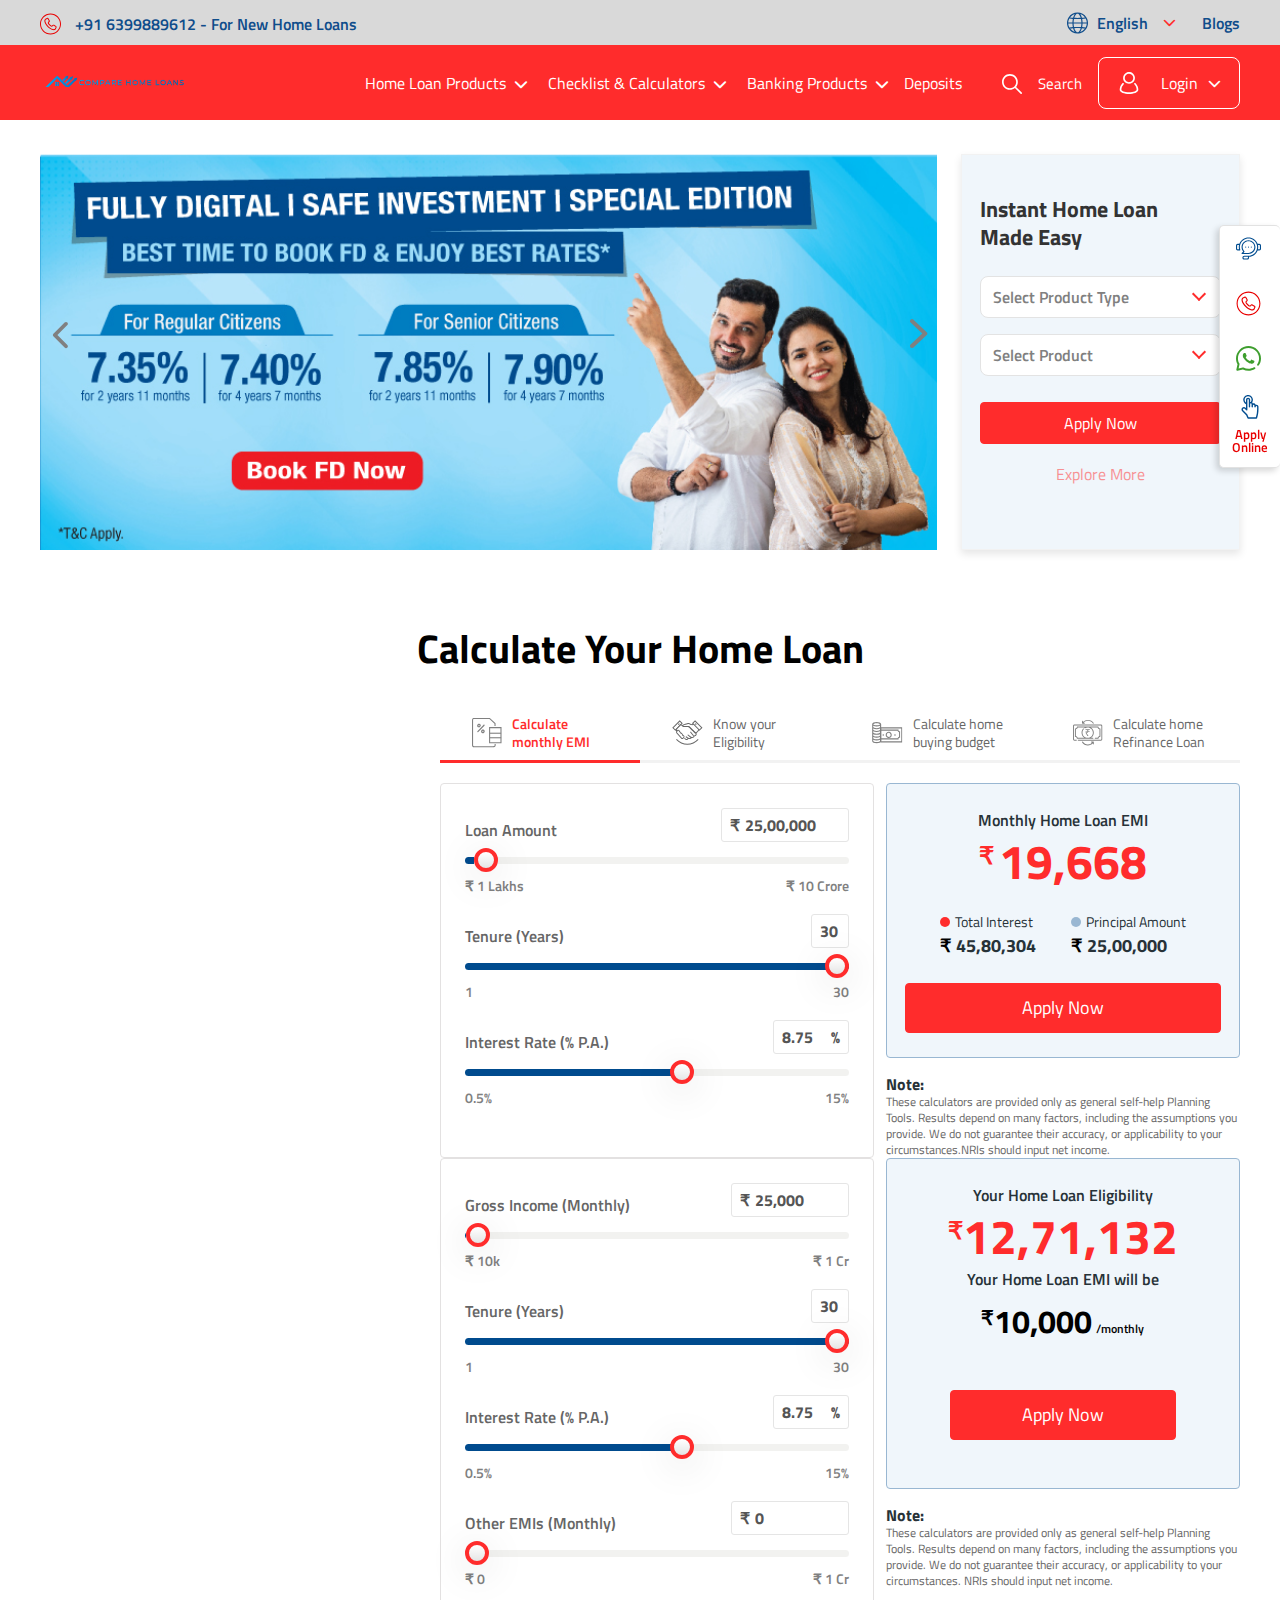
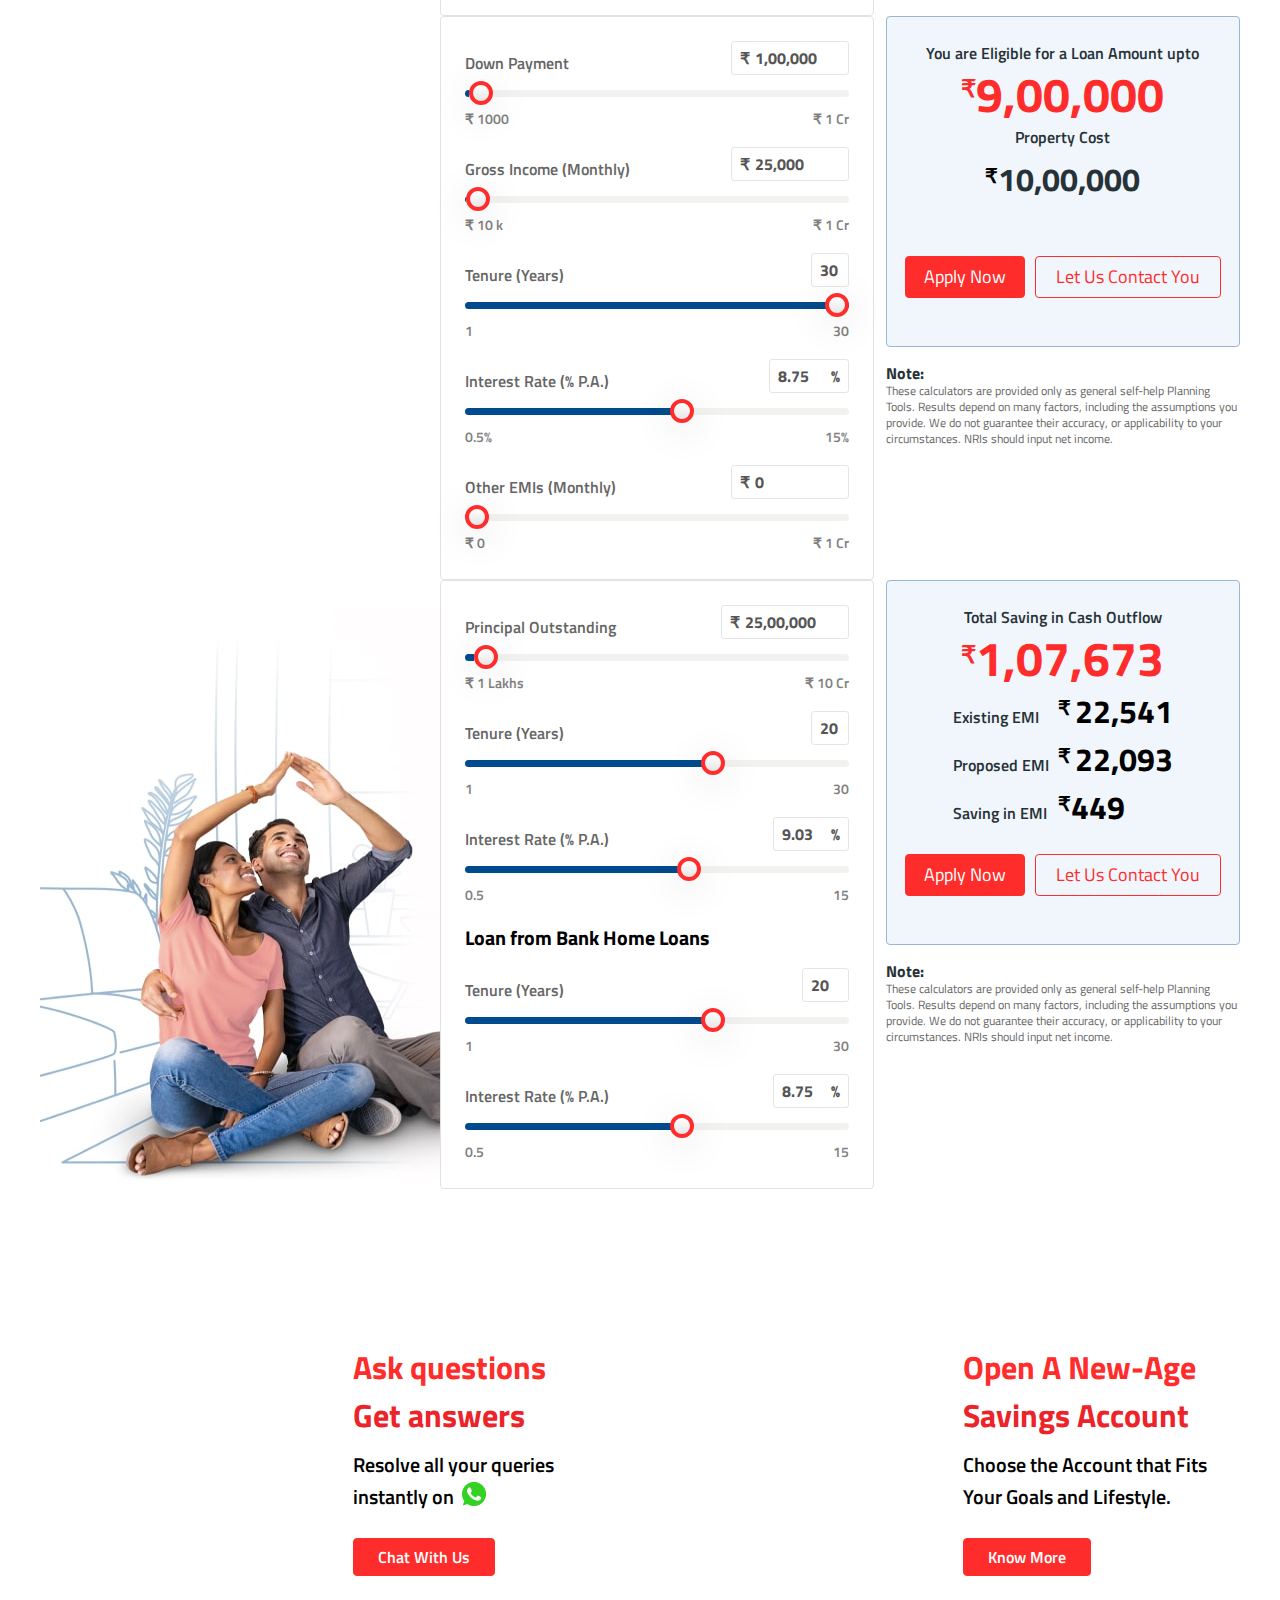
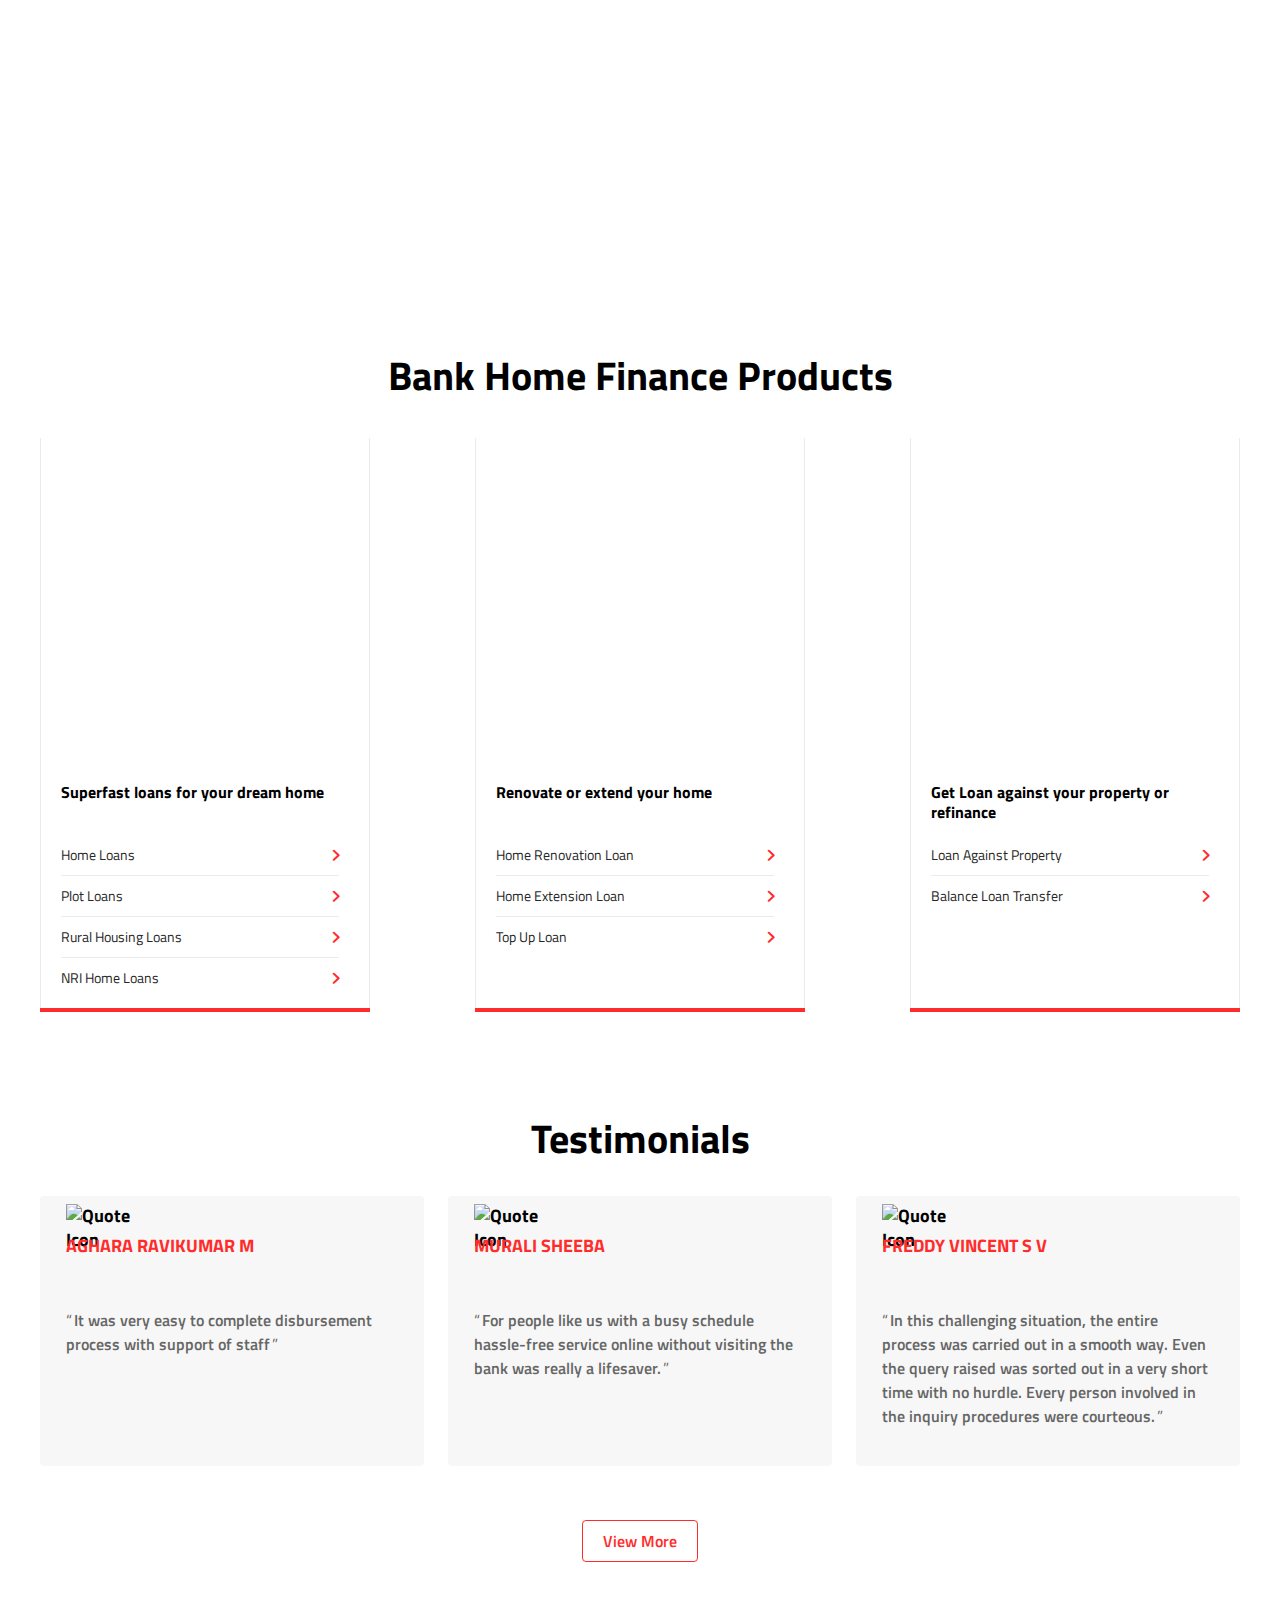
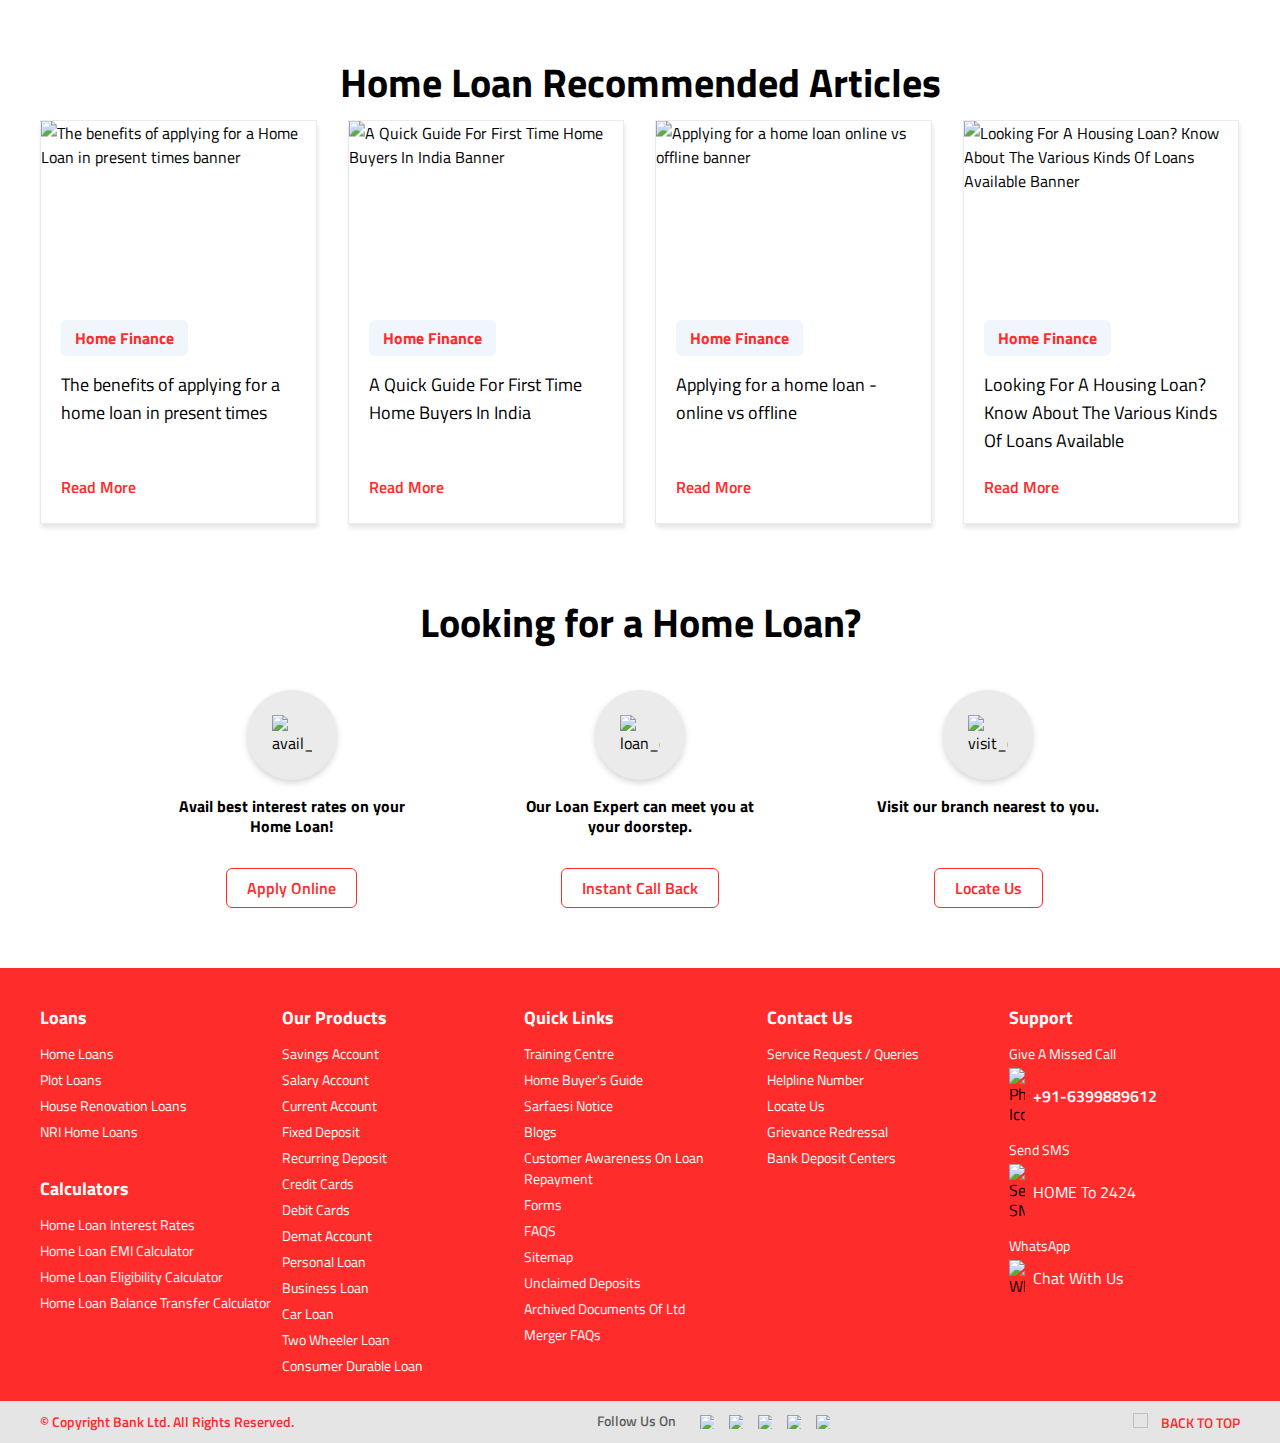
==== commit 87c01b98: "Logo Checking" ====
--- a/index.html
+++ b/index.html
@@ -367,7 +367,7 @@
                 </div>
                </div>
                <div class="image-text header-logo">
-                <div class="cmp-image-text"><a href="#"> <img class="no-lazyload cmp-image__image_text" width="25" height="25" data-src="images/campare-logo.png" src="images/campare-logo.png"> <span></span> </a>
+                <div class="cmp-image-text"><a href="#"> <img class="no-lazyload cmp-image__image_text" width="25" height="25" data-src="images/campare-logo.png" src="images/CompareHomeLoan.png"> <span></span> </a>
                 </div>
                </div>
               </div>
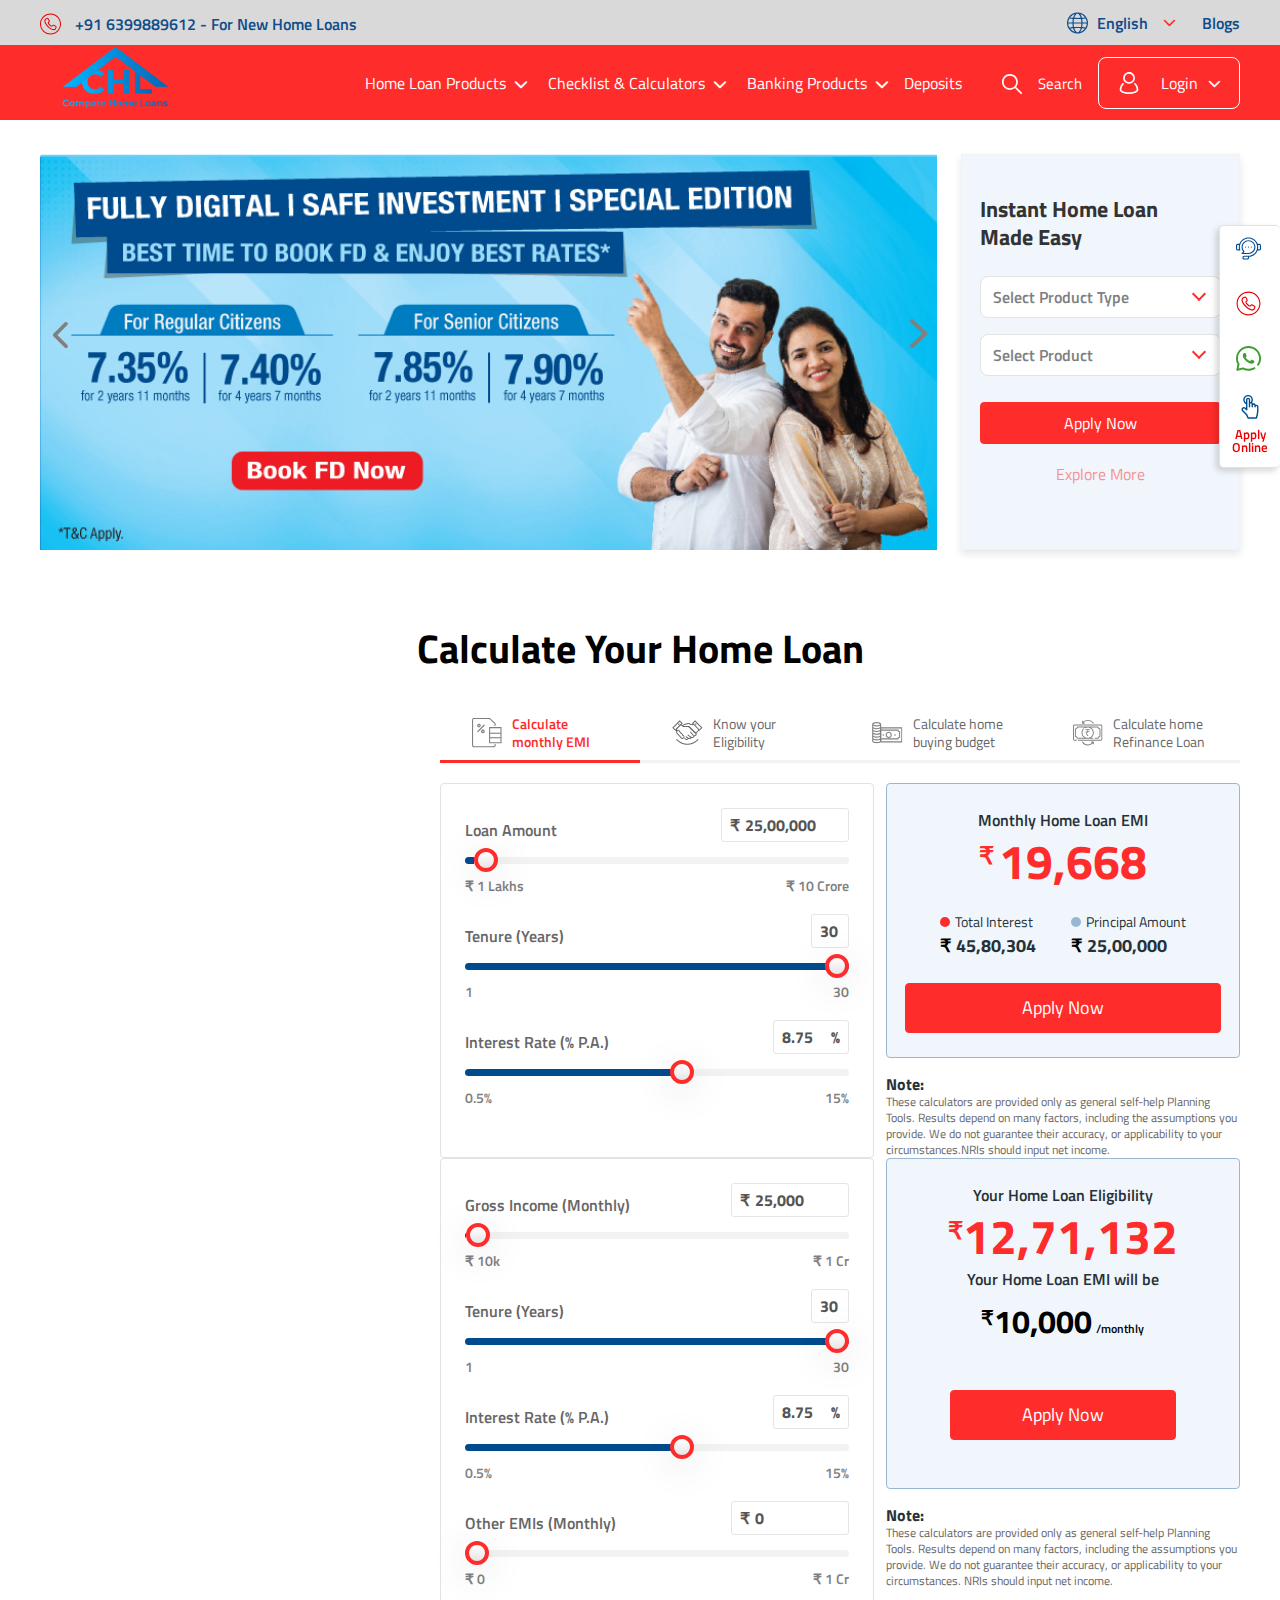
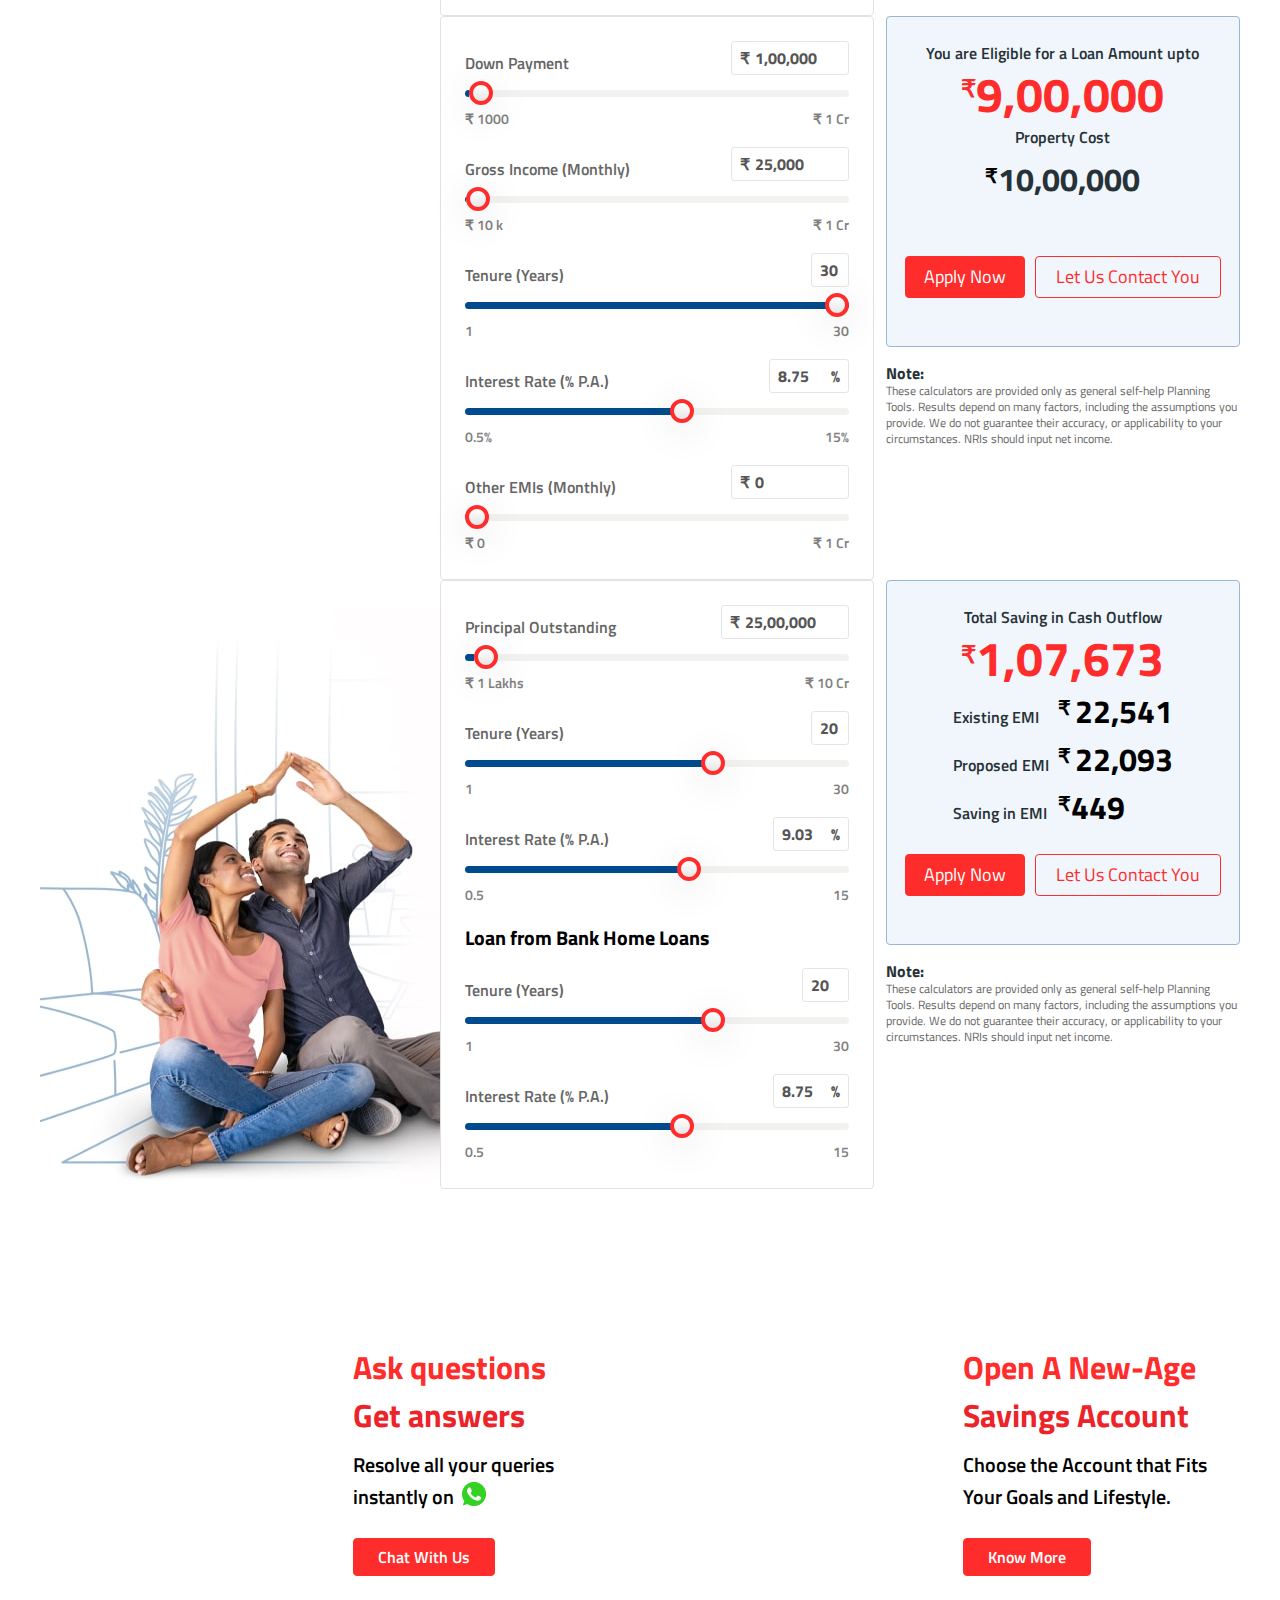
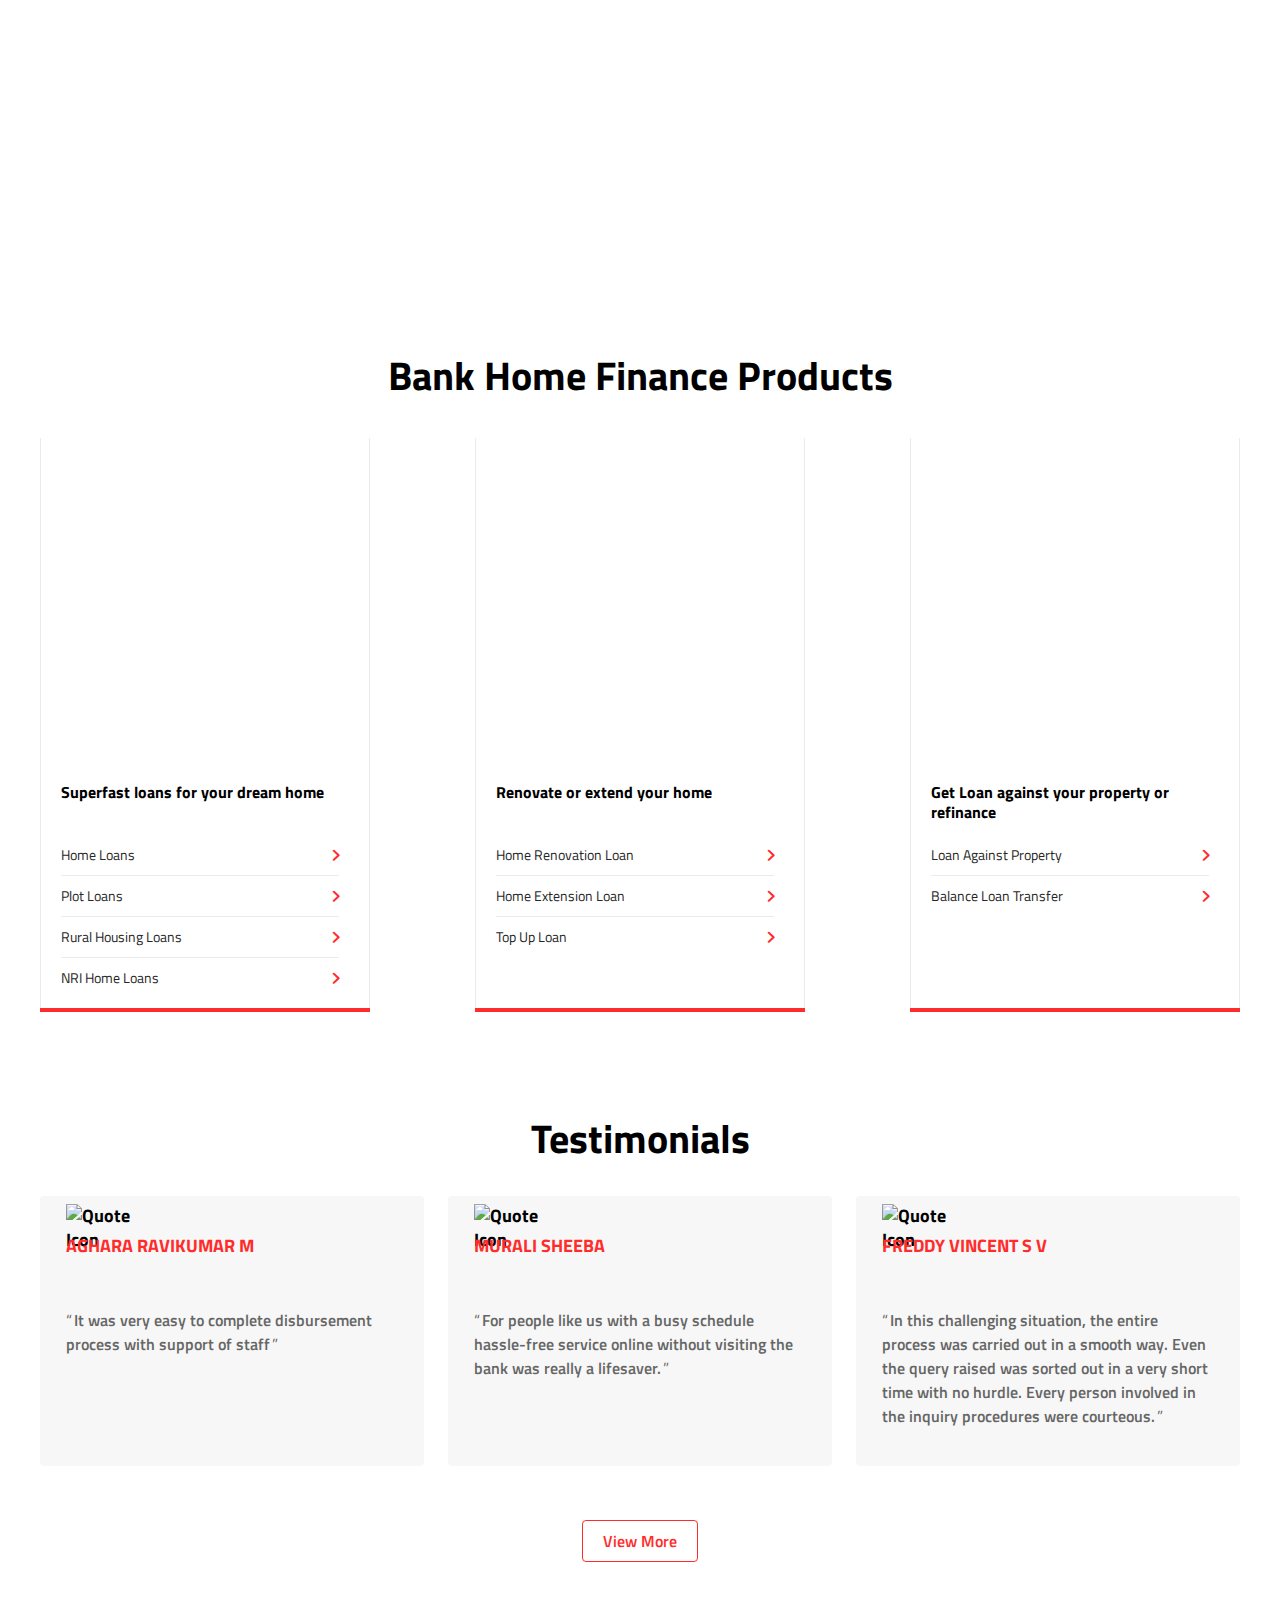
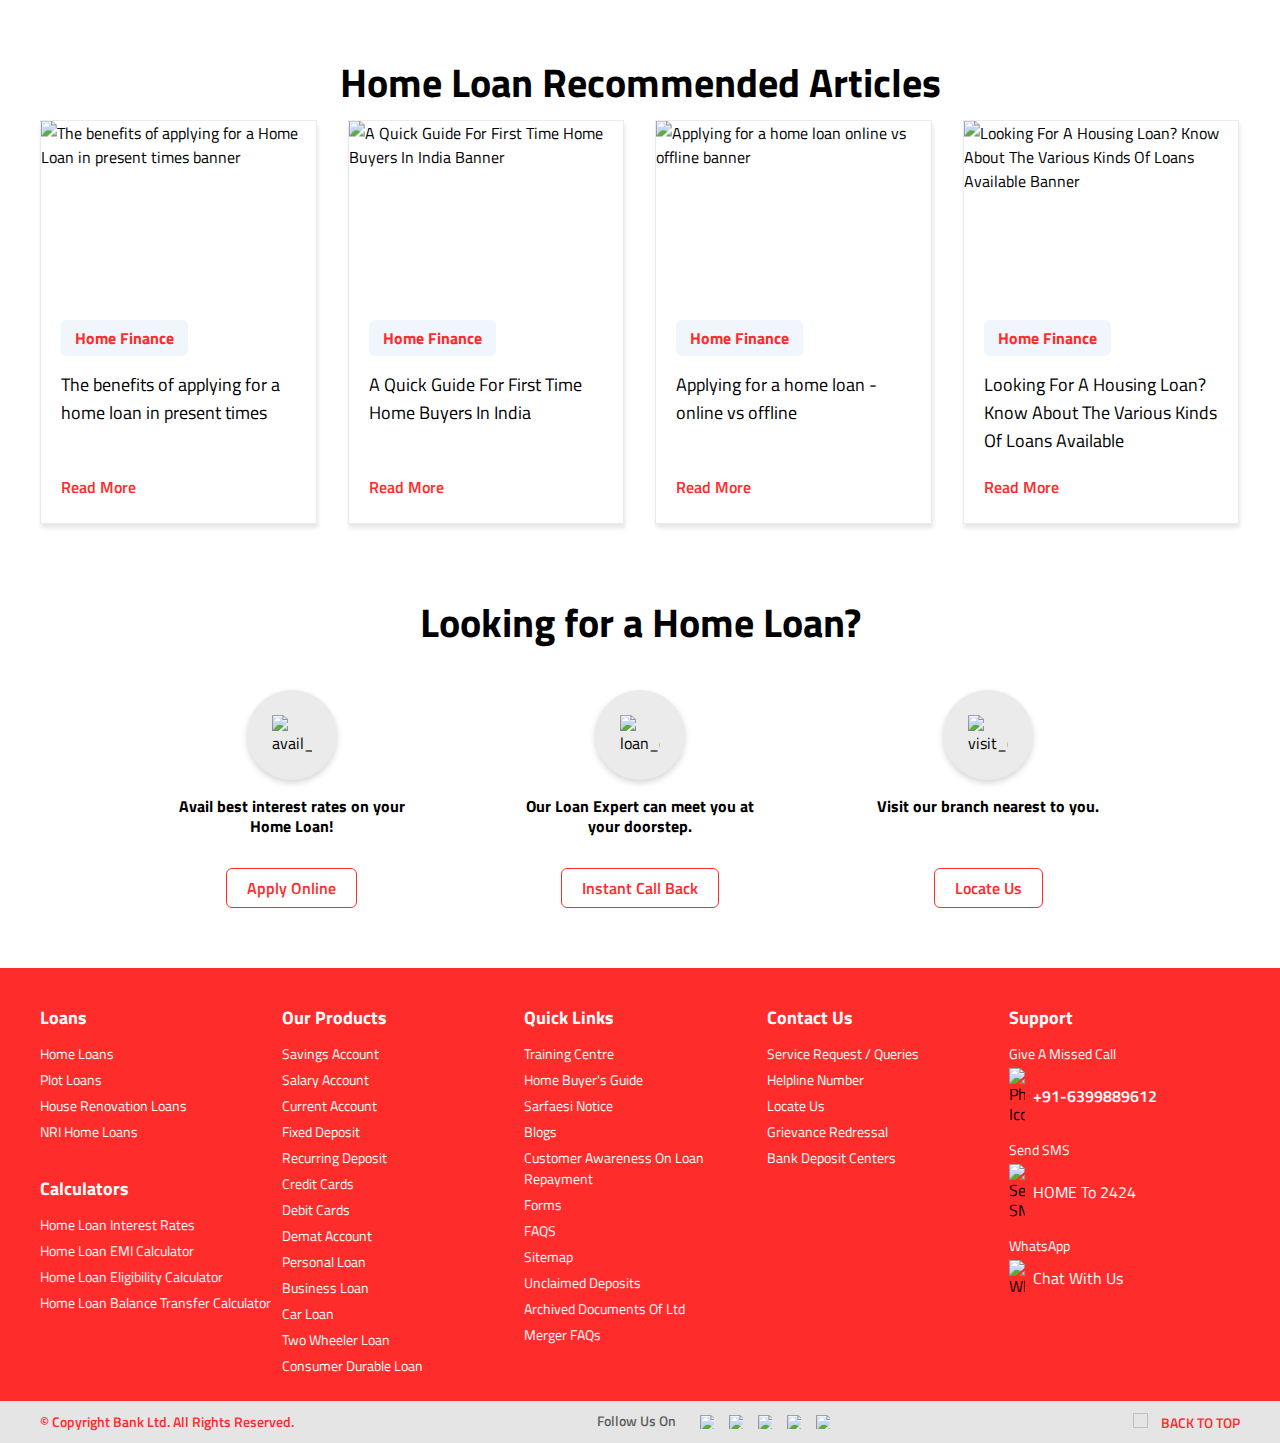
==== commit dbf434dd: "Logo Added" ====
--- a/index.html
+++ b/index.html
@@ -367,7 +367,7 @@
                 </div>
                </div>
                <div class="image-text header-logo">
-                <div class="cmp-image-text"><a href="#"> <img class="no-lazyload cmp-image__image_text" width="25" height="25" data-src="images/campare-logo.png" src="images/CompareHomeLoan.png"> <span></span> </a>
+                <div class="cmp-image-text"><a href="#"> <img class="no-lazyload cmp-image__image_text" width="25" height="25" data-src="images/campare-home-loans-logo.png" src="images/campare-home-loans-logo.png"> <span></span> </a>
                 </div>
                </div>
               </div>
